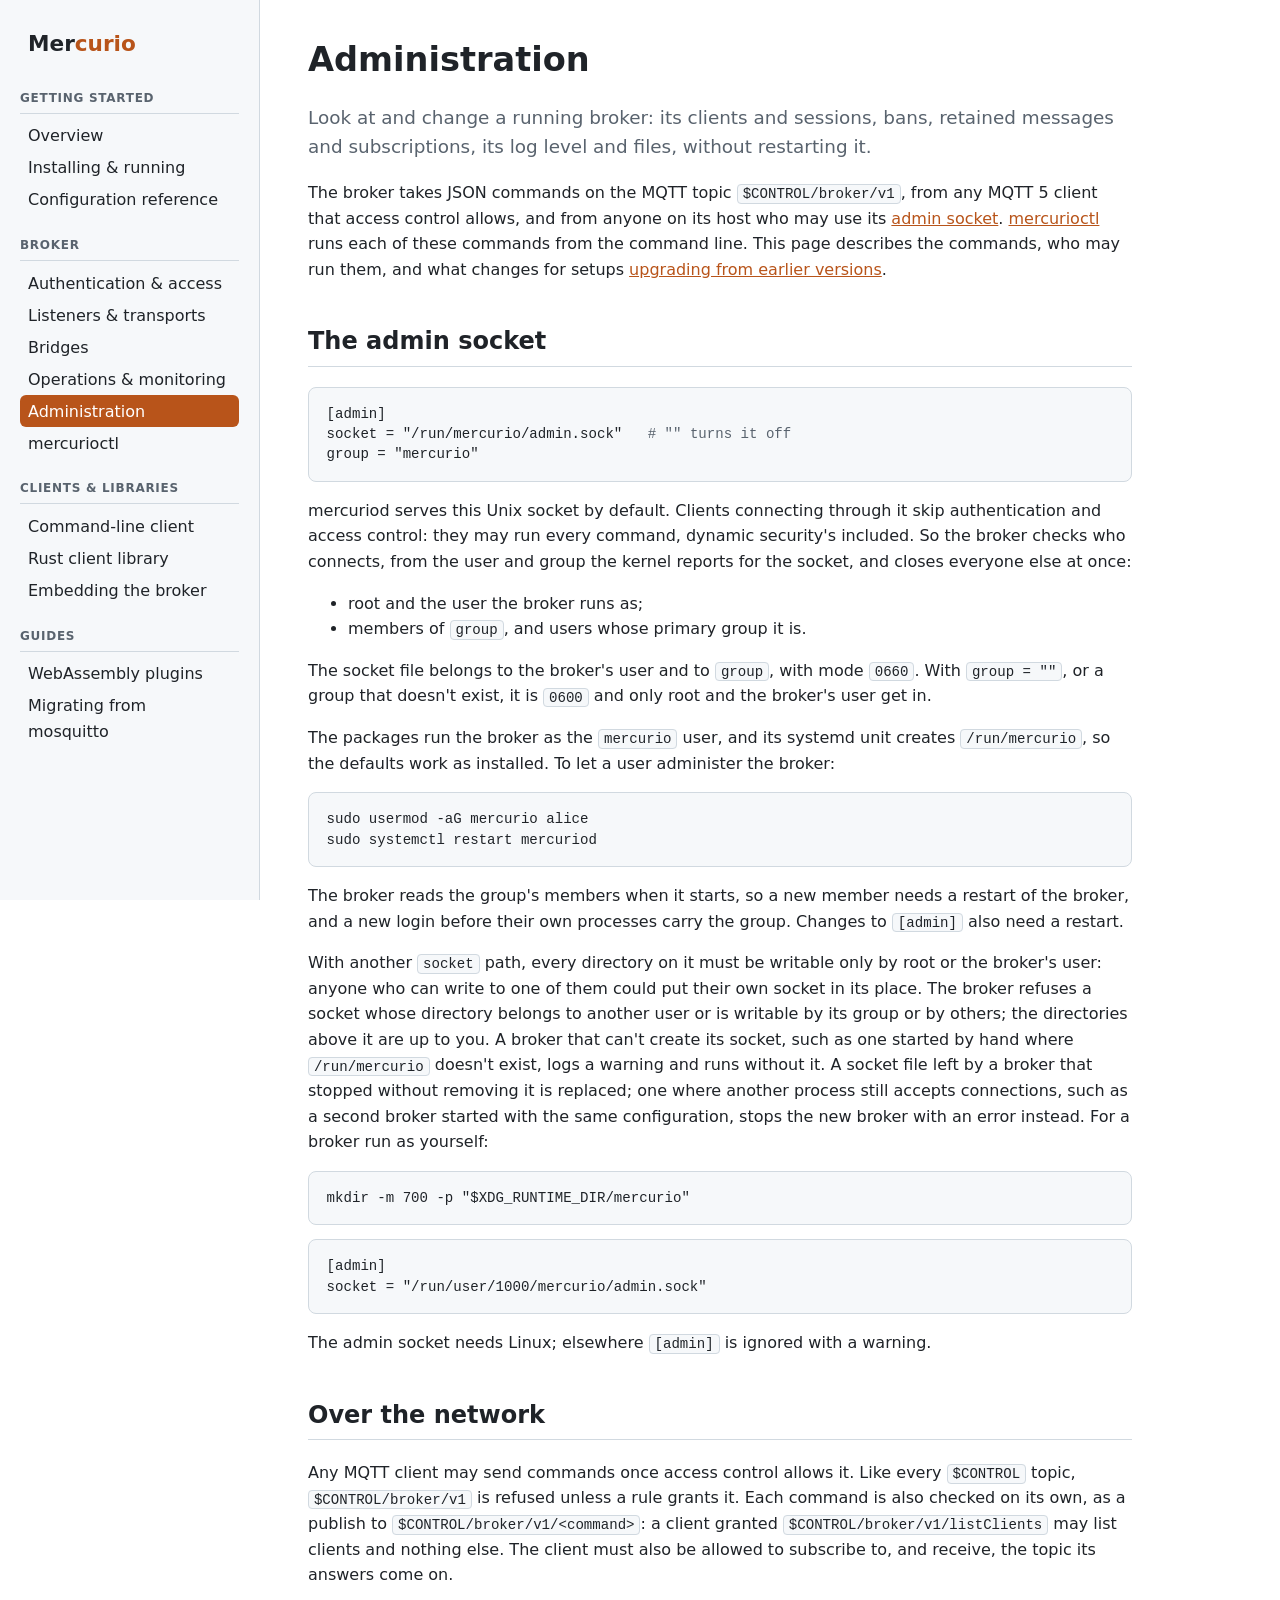
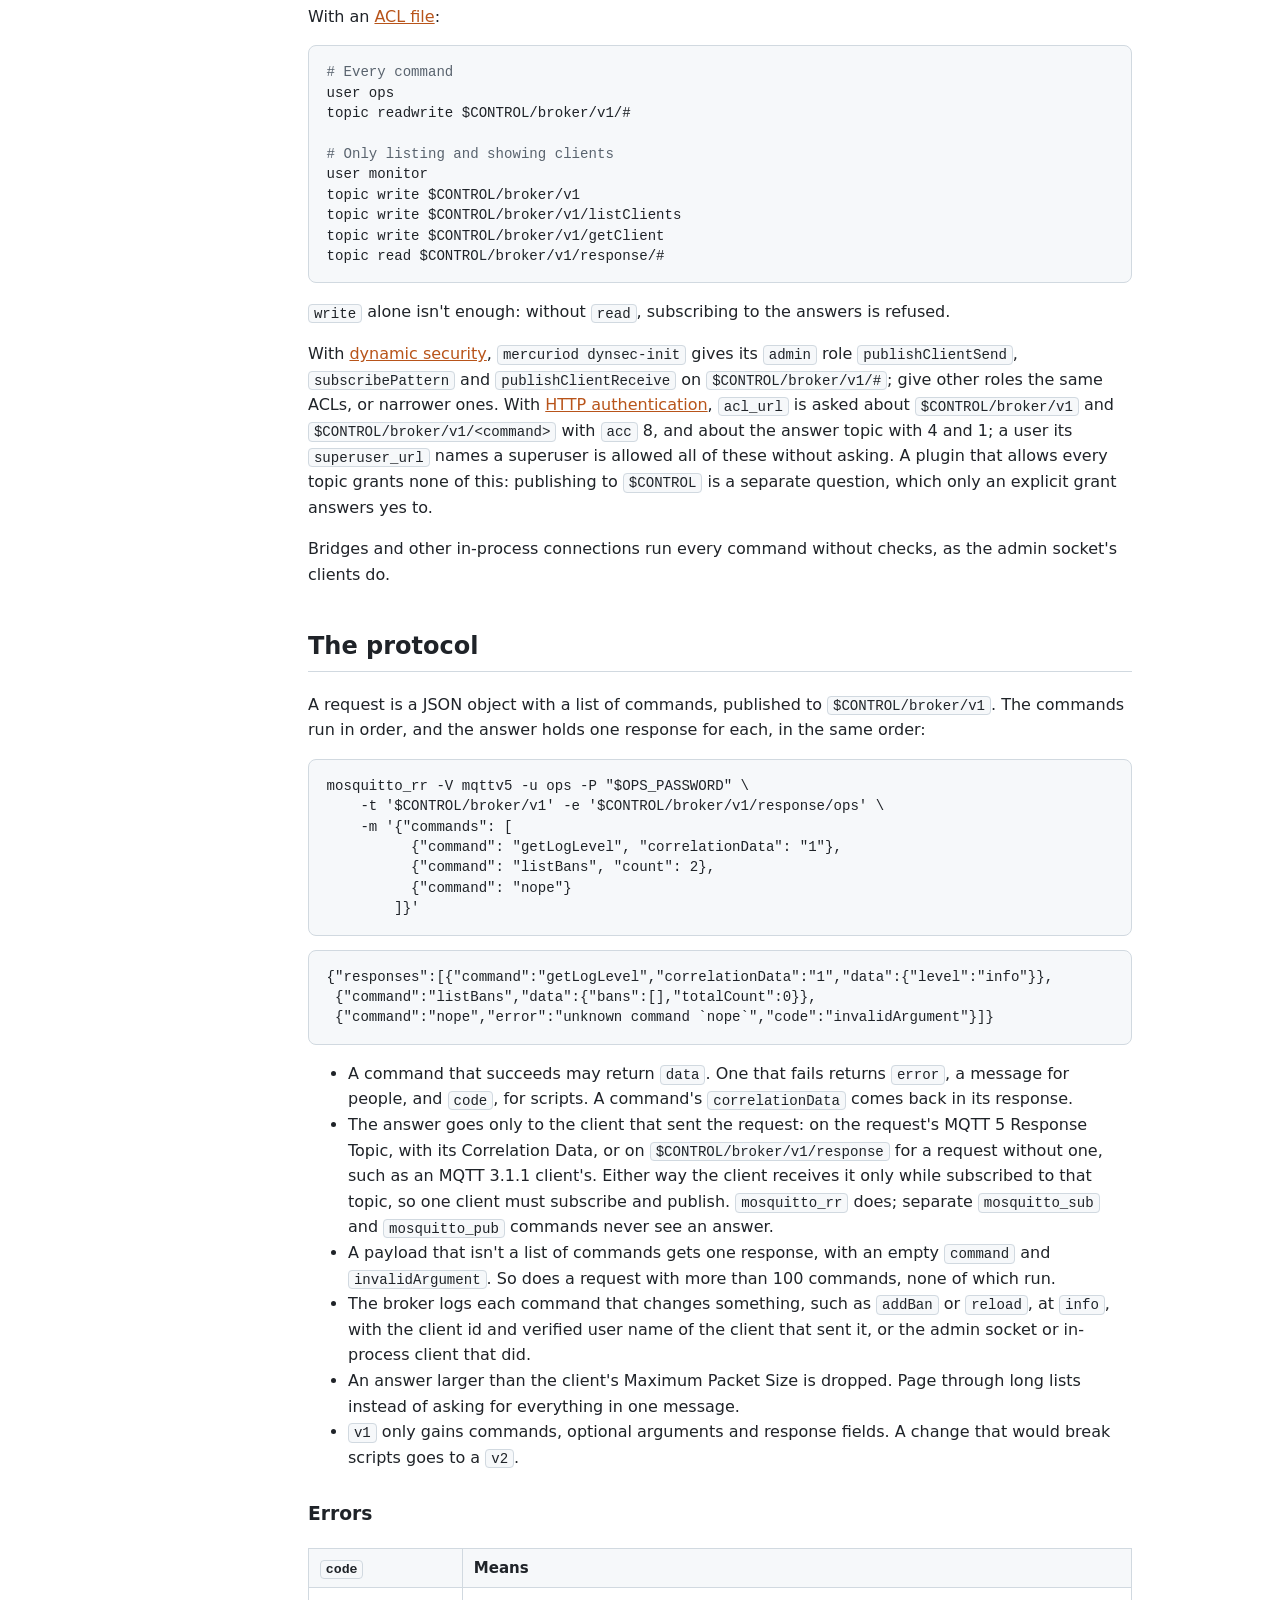
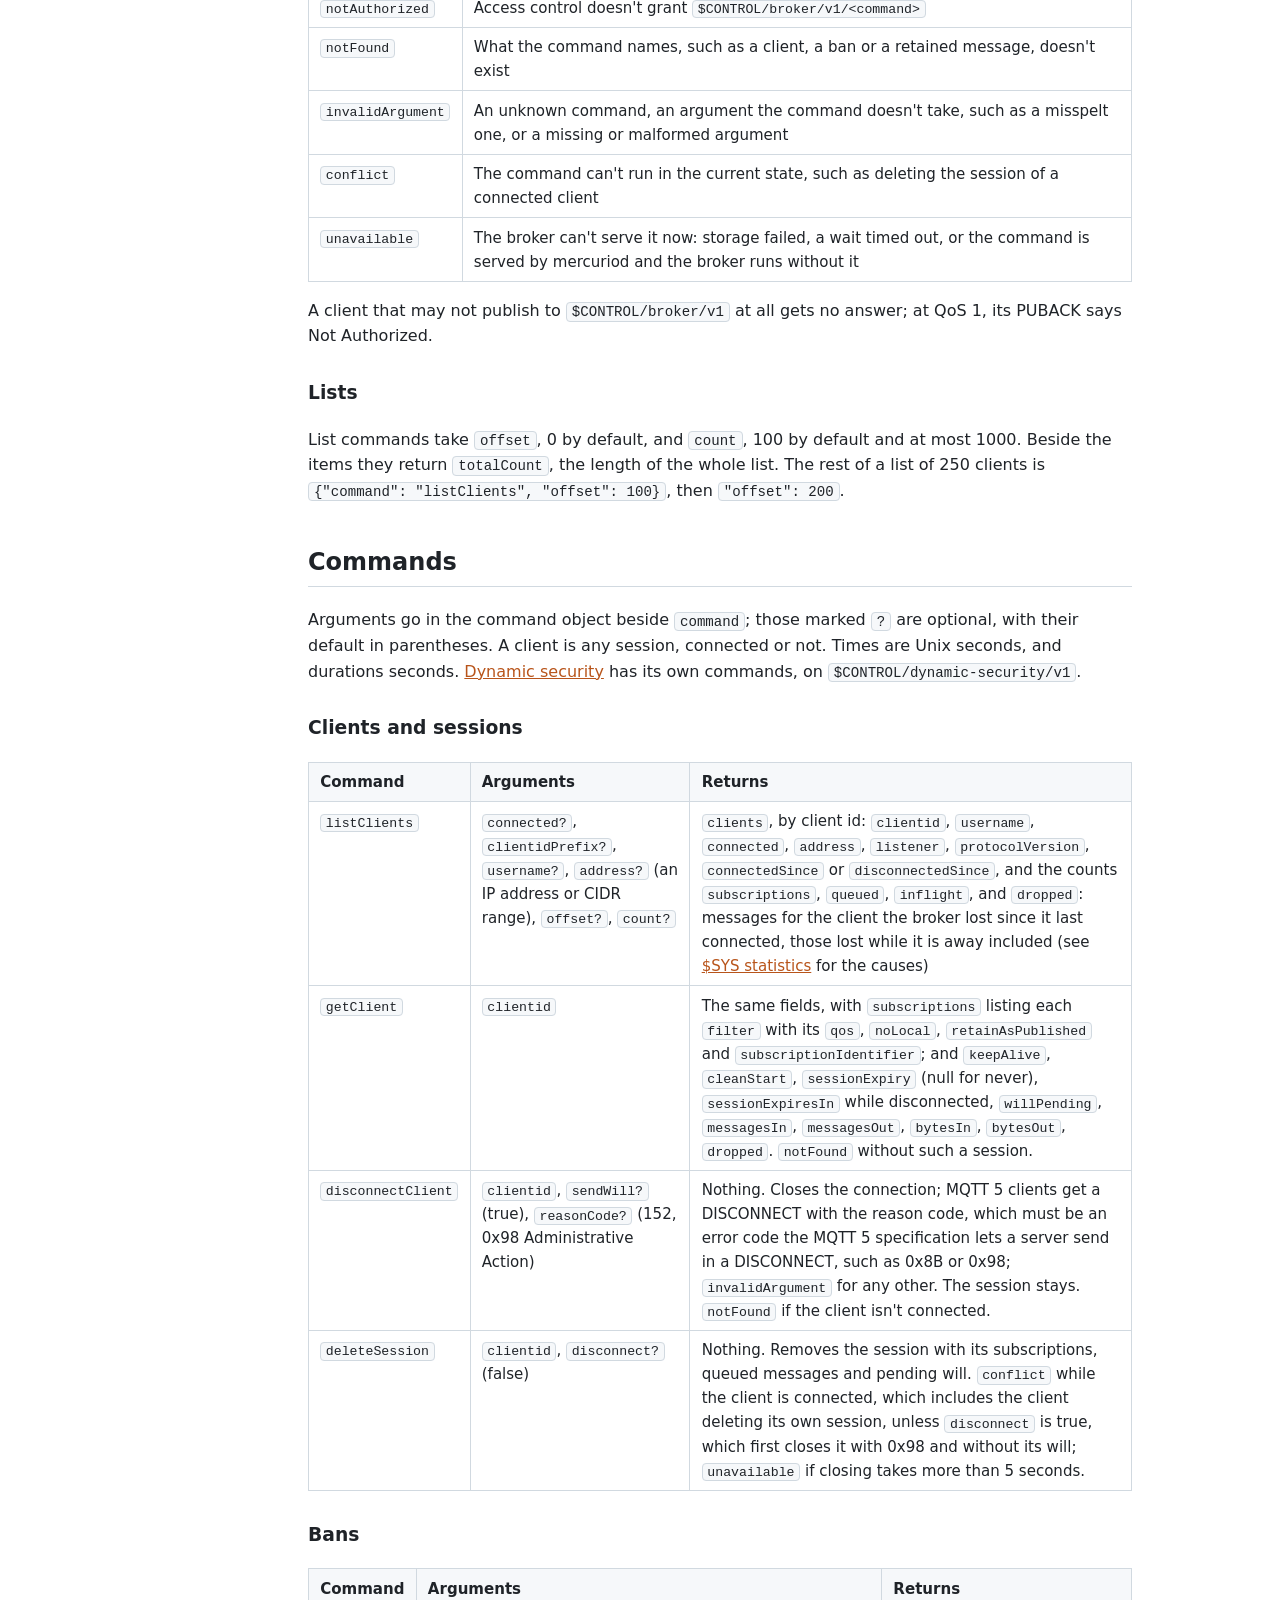
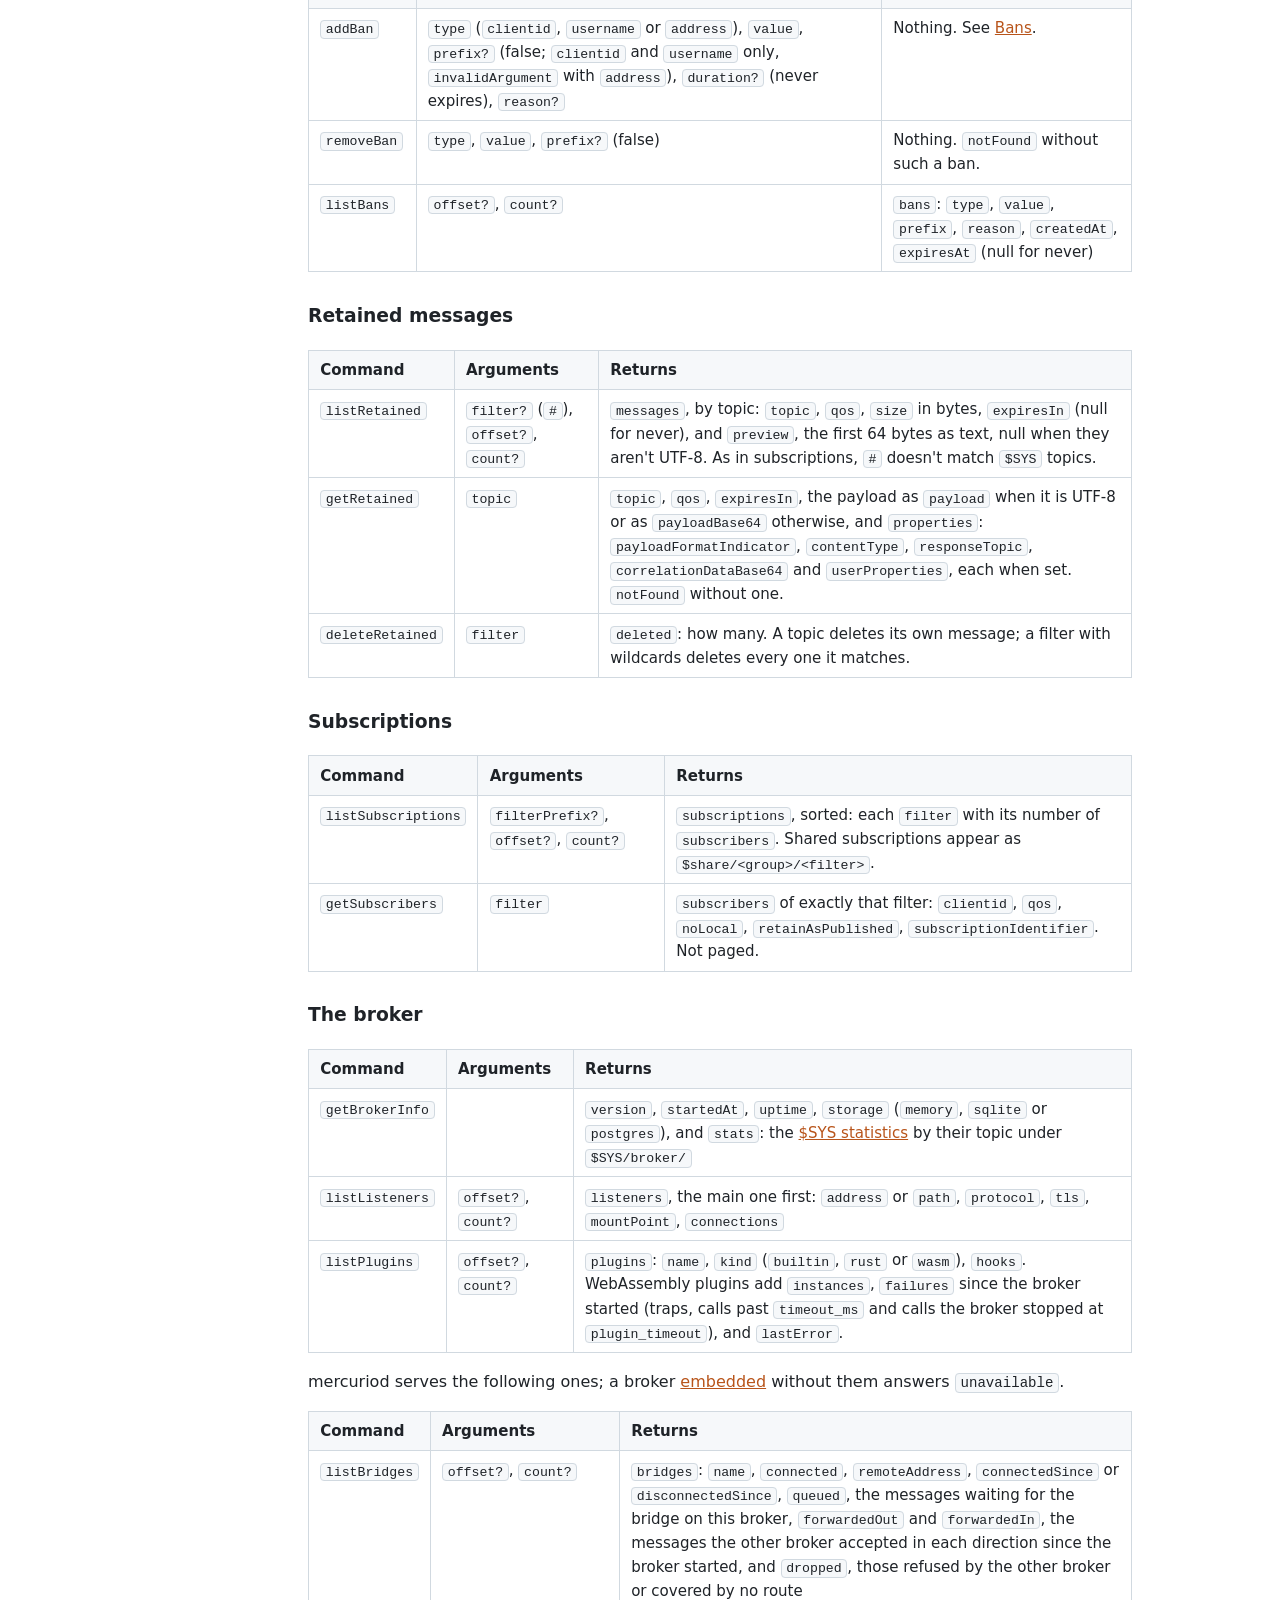
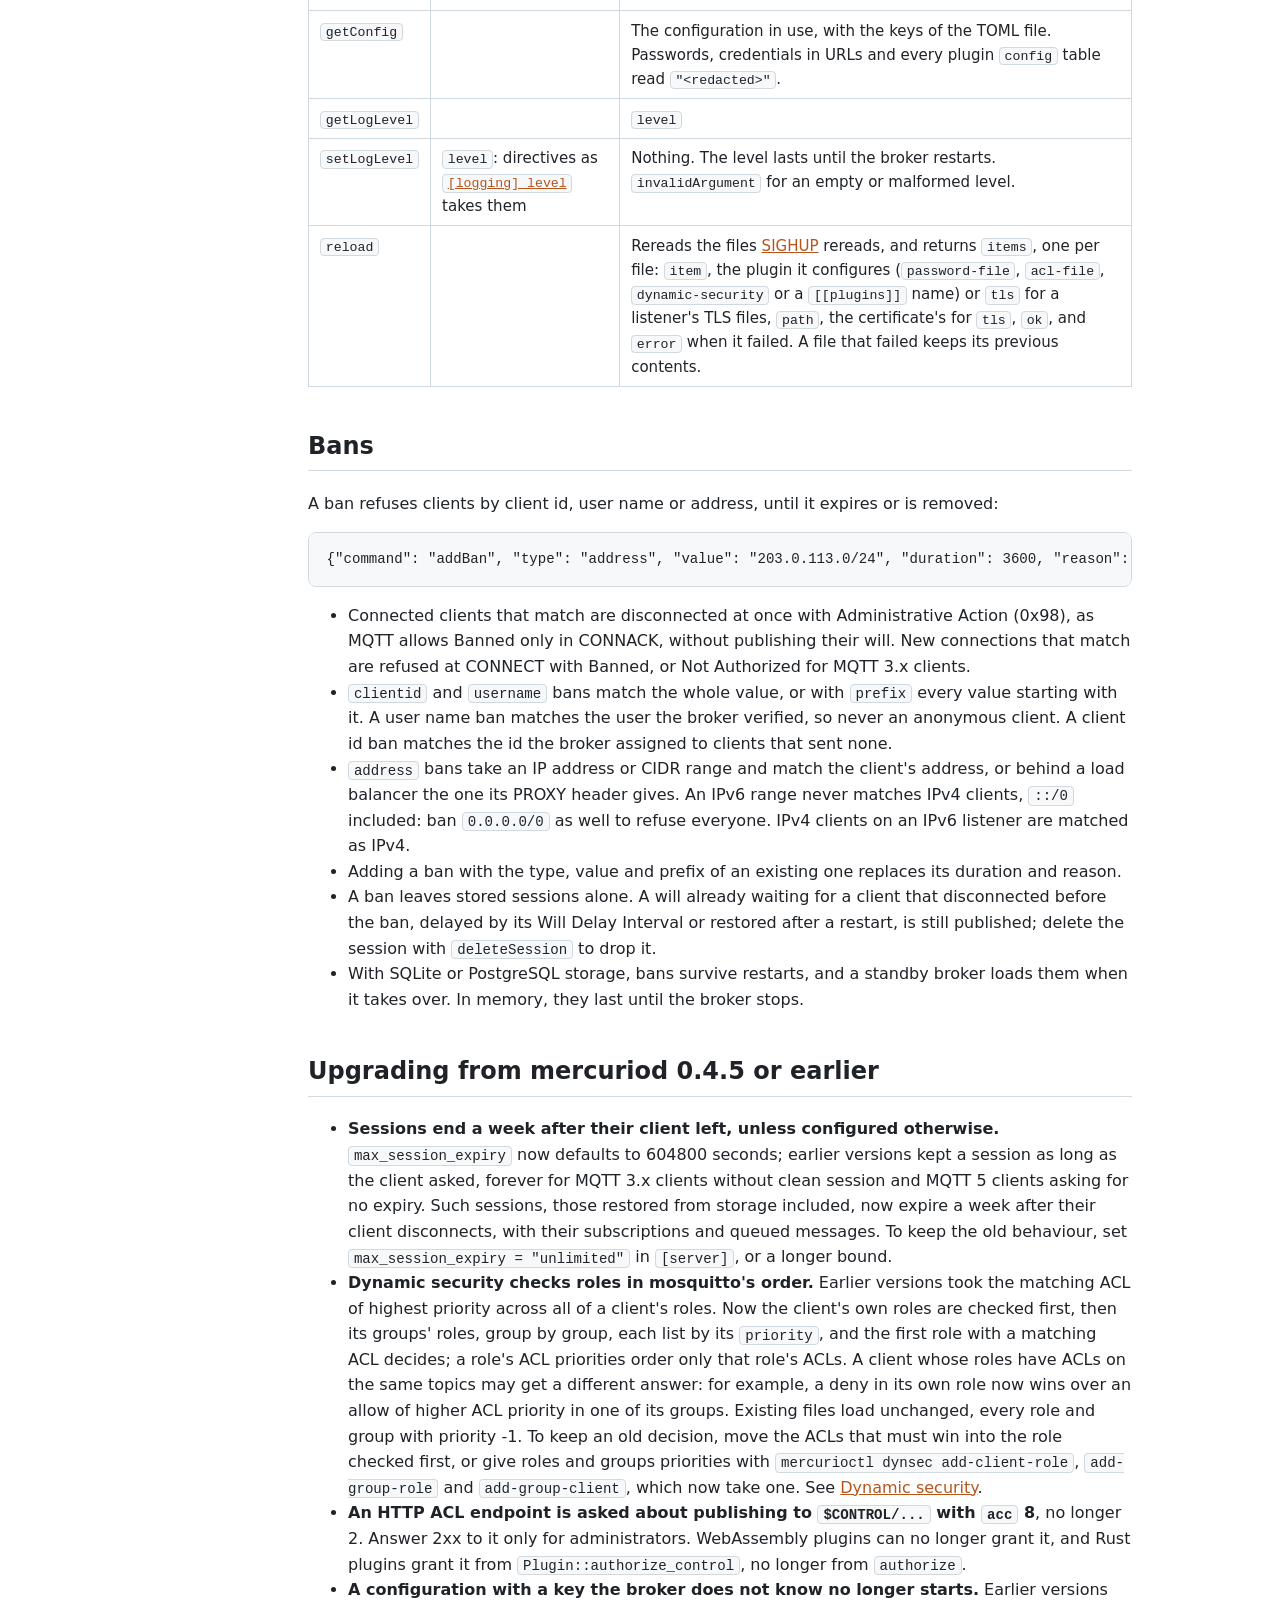
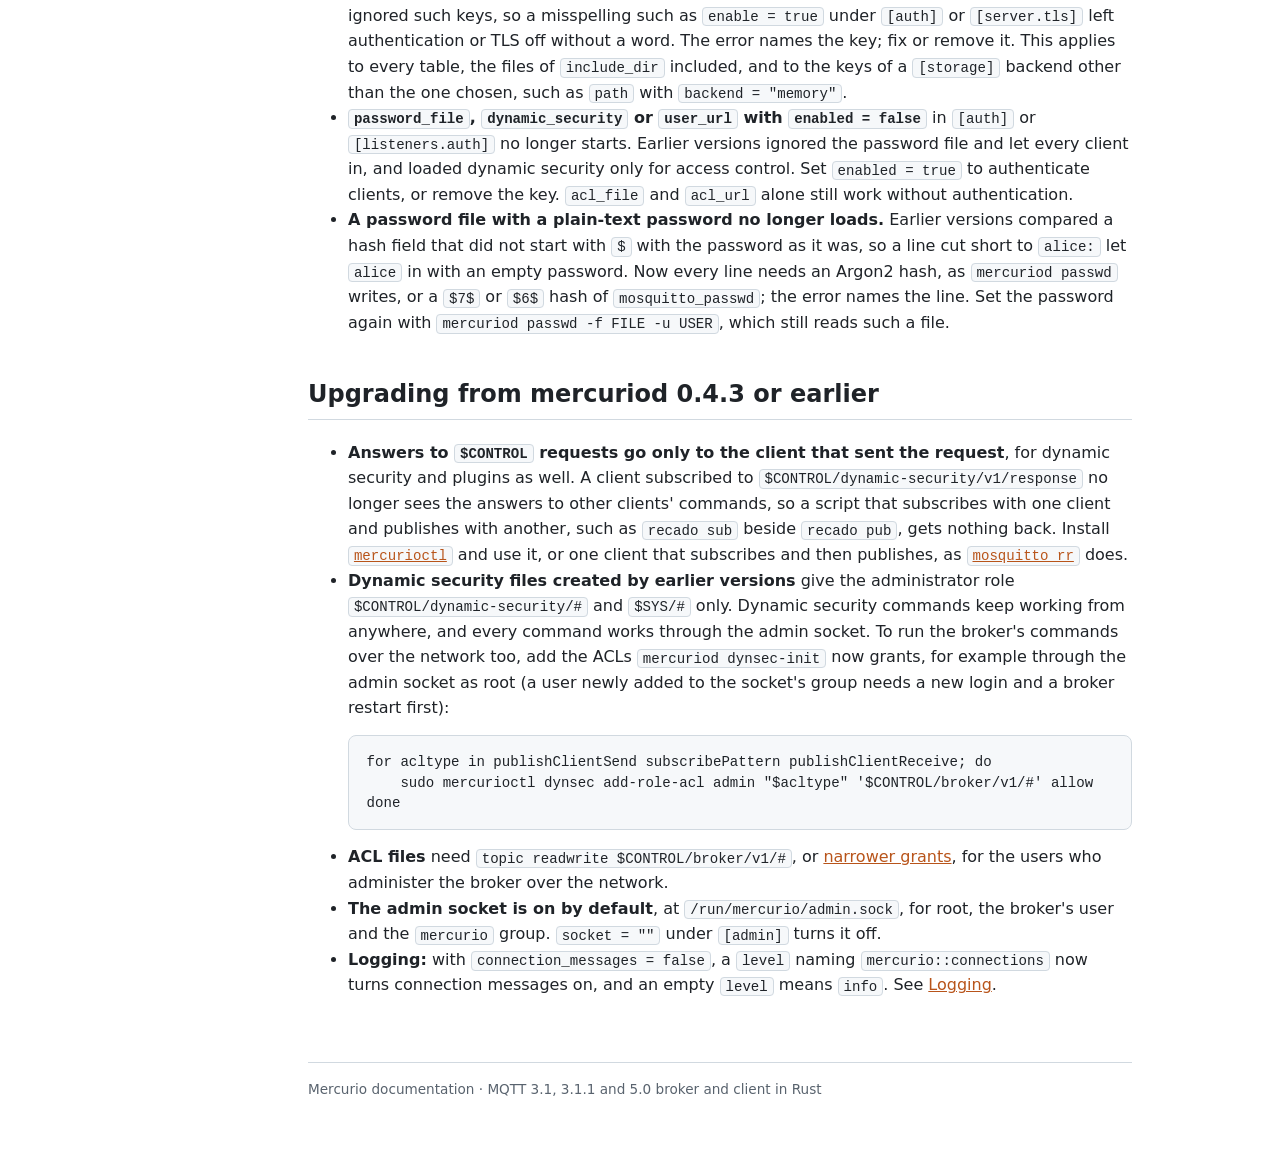
==== docs/admin.html @ 17a9ed43 "feat(server)!: cap sessions and let mercuriod sessions expire after a week A client looping over fre" ====
<!DOCTYPE html>
<html lang="en">
<head>
<meta charset="utf-8">
<meta name="viewport" content="width=device-width, initial-scale=1">
<title>Administration · Mercurio</title>
<link rel="stylesheet" href="style.css">
</head>
<body>
<nav>
<a class="brand" href="index.html">Mer<span>curio</span></a>
<h2>Getting started</h2>
<ul>
<li><a href="index.html">Overview</a></li>
<li><a href="install.html">Installing &amp; running</a></li>
<li><a href="configuration.html">Configuration reference</a></li>
</ul>
<h2>Broker</h2>
<ul>
<li><a href="security.html">Authentication &amp; access</a></li>
<li><a href="listeners.html">Listeners &amp; transports</a></li>
<li><a href="bridges.html">Bridges</a></li>
<li><a href="operations.html">Operations &amp; monitoring</a></li>
<li><a href="admin.html" aria-current="page">Administration</a></li>
<li><a href="mercurioctl.html">mercurioctl</a></li>
</ul>
<h2>Clients &amp; libraries</h2>
<ul>
<li><a href="cli.html">Command-line client</a></li>
<li><a href="client.html">Rust client library</a></li>
<li><a href="embedding.html">Embedding the broker</a></li>
</ul>
<h2>Guides</h2>
<ul>
<li><a href="plugins.html">WebAssembly plugins</a></li>
<li><a href="migrating.html">Migrating from mosquitto</a></li>
</ul>
</nav>
<main>
<h1>Administration</h1>
<p class="lead">Look at and change a running broker: its clients and sessions, bans, retained messages and subscriptions, its log level and files, without restarting it.</p>
<p>The broker takes JSON commands on the MQTT topic <code>$CONTROL/broker/v1</code>, from any MQTT 5 client that access control allows, and from anyone on its host who may use its <a href="#socket">admin socket</a>. <a href="mercurioctl.html">mercurioctl</a> runs each of these commands from the command line. This page describes the commands, who may run them, and what changes for setups <a href="#upgrading-0.4.5">upgrading from earlier versions</a>.</p>

<h2 id="socket">The admin socket</h2>
<pre>[admin]
socket = "/run/mercurio/admin.sock"   <span class="comment"># "" turns it off</span>
group = "mercurio"</pre>
<p>mercuriod serves this Unix socket by default. Clients connecting through it skip authentication and access control: they may run every command, dynamic security's included. So the broker checks who connects, from the user and group the kernel reports for the socket, and closes everyone else at once:</p>
<ul>
<li>root and the user the broker runs as;</li>
<li>members of <code>group</code>, and users whose primary group it is.</li>
</ul>
<p>The socket file belongs to the broker's user and to <code>group</code>, with mode <code>0660</code>. With <code>group = ""</code>, or a group that doesn't exist, it is <code>0600</code> and only root and the broker's user get in.</p>
<p>The packages run the broker as the <code>mercurio</code> user, and its systemd unit creates <code>/run/mercurio</code>, so the defaults work as installed. To let a user administer the broker:</p>
<pre>sudo usermod -aG mercurio alice
sudo systemctl restart mercuriod</pre>
<p>The broker reads the group's members when it starts, so a new member needs a restart of the broker, and a new login before their own processes carry the group. Changes to <code>[admin]</code> also need a restart.</p>
<p>With another <code>socket</code> path, every directory on it must be writable only by root or the broker's user: anyone who can write to one of them could put their own socket in its place. The broker refuses a socket whose directory belongs to another user or is writable by its group or by others; the directories above it are up to you. A broker that can't create its socket, such as one started by hand where <code>/run/mercurio</code> doesn't exist, logs a warning and runs without it. A socket file left by a broker that stopped without removing it is replaced; one where another process still accepts connections, such as a second broker started with the same configuration, stops the new broker with an error instead. For a broker run as yourself:</p>
<pre>mkdir -m 700 -p "$XDG_RUNTIME_DIR/mercurio"</pre>
<pre>[admin]
socket = "/run/user/1000/mercurio/admin.sock"</pre>
<p>The admin socket needs Linux; elsewhere <code>[admin]</code> is ignored with a warning.</p>

<h2 id="remote">Over the network</h2>
<p>Any MQTT client may send commands once access control allows it. Like every <code>$CONTROL</code> topic, <code>$CONTROL/broker/v1</code> is refused unless a rule grants it. Each command is also checked on its own, as a publish to <code>$CONTROL/broker/v1/&lt;command&gt;</code>: a client granted <code>$CONTROL/broker/v1/listClients</code> may list clients and nothing else. The client must also be allowed to subscribe to, and receive, the topic its answers come on.</p>
<p>With an <a href="security.html#acl">ACL file</a>:</p>
<pre><span class="comment"># Every command</span>
user ops
topic readwrite $CONTROL/broker/v1/#

<span class="comment"># Only listing and showing clients</span>
user monitor
topic write $CONTROL/broker/v1
topic write $CONTROL/broker/v1/listClients
topic write $CONTROL/broker/v1/getClient
topic read $CONTROL/broker/v1/response/#</pre>
<p><code>write</code> alone isn't enough: without <code>read</code>, subscribing to the answers is refused.</p>
<p>With <a href="security.html#dynamic-security">dynamic security</a>, <code>mercuriod dynsec-init</code> gives its <code>admin</code> role <code>publishClientSend</code>, <code>subscribePattern</code> and <code>publishClientReceive</code> on <code>$CONTROL/broker/v1/#</code>; give other roles the same ACLs, or narrower ones. With <a href="security.html#http">HTTP authentication</a>, <code>acl_url</code> is asked about <code>$CONTROL/broker/v1</code> and <code>$CONTROL/broker/v1/&lt;command&gt;</code> with <code>acc</code> 8, and about the answer topic with 4 and 1; a user its <code>superuser_url</code> names a superuser is allowed all of these without asking. A plugin that allows every topic grants none of this: publishing to <code>$CONTROL</code> is a separate question, which only an explicit grant answers yes to.</p>
<p>Bridges and other in-process connections run every command without checks, as the admin socket's clients do.</p>

<h2 id="protocol">The protocol</h2>
<p>A request is a JSON object with a list of commands, published to <code>$CONTROL/broker/v1</code>. The commands run in order, and the answer holds one response for each, in the same order:</p>
<pre>mosquitto_rr -V mqttv5 -u ops -P "$OPS_PASSWORD" \
    -t '$CONTROL/broker/v1' -e '$CONTROL/broker/v1/response/ops' \
    -m '{"commands": [
          {"command": "getLogLevel", "correlationData": "1"},
          {"command": "listBans", "count": 2},
          {"command": "nope"}
        ]}'</pre>
<pre>{"responses":[{"command":"getLogLevel","correlationData":"1","data":{"level":"info"}},
 {"command":"listBans","data":{"bans":[],"totalCount":0}},
 {"command":"nope","error":"unknown command `nope`","code":"invalidArgument"}]}</pre>
<ul>
<li>A command that succeeds may return <code>data</code>. One that fails returns <code>error</code>, a message for people, and <code>code</code>, for scripts. A command's <code>correlationData</code> comes back in its response.</li>
<li>The answer goes only to the client that sent the request: on the request's MQTT 5 Response Topic, with its Correlation Data, or on <code>$CONTROL/broker/v1/response</code> for a request without one, such as an MQTT 3.1.1 client's. Either way the client receives it only while subscribed to that topic, so one client must subscribe and publish. <code>mosquitto_rr</code> does; separate <code>mosquitto_sub</code> and <code>mosquitto_pub</code> commands never see an answer.</li>
<li>A payload that isn't a list of commands gets one response, with an empty <code>command</code> and <code>invalidArgument</code>. So does a request with more than 100 commands, none of which run.</li>
<li>The broker logs each command that changes something, such as <code>addBan</code> or <code>reload</code>, at <code>info</code>, with the client id and verified user name of the client that sent it, or the admin socket or in-process client that did.</li>
<li>An answer larger than the client's Maximum Packet Size is dropped. Page through long lists instead of asking for everything in one message.</li>
<li><code>v1</code> only gains commands, optional arguments and response fields. A change that would break scripts goes to a <code>v2</code>.</li>
</ul>

<h3 id="errors">Errors</h3>
<table>
<tr><th><code>code</code></th><th>Means</th></tr>
<tr><td><code>notAuthorized</code></td><td>Access control doesn't grant <code>$CONTROL/broker/v1/&lt;command&gt;</code></td></tr>
<tr><td><code>notFound</code></td><td>What the command names, such as a client, a ban or a retained message, doesn't exist</td></tr>
<tr><td><code>invalidArgument</code></td><td>An unknown command, an argument the command doesn't take, such as a misspelt one, or a missing or malformed argument</td></tr>
<tr><td><code>conflict</code></td><td>The command can't run in the current state, such as deleting the session of a connected client</td></tr>
<tr><td><code>unavailable</code></td><td>The broker can't serve it now: storage failed, a wait timed out, or the command is served by mercuriod and the broker runs without it</td></tr>
</table>
<p>A client that may not publish to <code>$CONTROL/broker/v1</code> at all gets no answer; at QoS 1, its PUBACK says Not Authorized.</p>

<h3 id="paging">Lists</h3>
<p>List commands take <code>offset</code>, 0 by default, and <code>count</code>, 100 by default and at most 1000. Beside the items they return <code>totalCount</code>, the length of the whole list. The rest of a list of 250 clients is <code>{"command": "listClients", "offset": 100}</code>, then <code>"offset": 200</code>.</p>

<h2 id="commands">Commands</h2>
<p>Arguments go in the command object beside <code>command</code>; those marked <code>?</code> are optional, with their default in parentheses. A client is any session, connected or not. Times are Unix seconds, and durations seconds. <a href="security.html#dynamic-security">Dynamic security</a> has its own commands, on <code>$CONTROL/dynamic-security/v1</code>.</p>

<h3 id="clients">Clients and sessions</h3>
<table>
<tr><th>Command</th><th>Arguments</th><th>Returns</th></tr>
<tr><td><code>listClients</code></td><td><code>connected?</code>, <code>clientidPrefix?</code>, <code>username?</code>, <code>address?</code> (an IP address or CIDR range), <code>offset?</code>, <code>count?</code></td><td><code>clients</code>, by client id: <code>clientid</code>, <code>username</code>, <code>connected</code>, <code>address</code>, <code>listener</code>, <code>protocolVersion</code>, <code>connectedSince</code> or <code>disconnectedSince</code>, and the counts <code>subscriptions</code>, <code>queued</code>, <code>inflight</code>, and <code>dropped</code>: messages for the client the broker lost since it last connected, those lost while it is away included (see <a href="operations.html#sys">$SYS statistics</a> for the causes)</td></tr>
<tr><td><code>getClient</code></td><td><code>clientid</code></td><td>The same fields, with <code>subscriptions</code> listing each <code>filter</code> with its <code>qos</code>, <code>noLocal</code>, <code>retainAsPublished</code> and <code>subscriptionIdentifier</code>; and <code>keepAlive</code>, <code>cleanStart</code>, <code>sessionExpiry</code> (null for never), <code>sessionExpiresIn</code> while disconnected, <code>willPending</code>, <code>messagesIn</code>, <code>messagesOut</code>, <code>bytesIn</code>, <code>bytesOut</code>, <code>dropped</code>. <code>notFound</code> without such a session.</td></tr>
<tr><td><code>disconnectClient</code></td><td><code>clientid</code>, <code>sendWill?</code> (true), <code>reasonCode?</code> (152, 0x98 Administrative Action)</td><td>Nothing. Closes the connection; MQTT 5 clients get a DISCONNECT with the reason code, which must be an error code the MQTT 5 specification lets a server send in a DISCONNECT, such as 0x8B or 0x98; <code>invalidArgument</code> for any other. The session stays. <code>notFound</code> if the client isn't connected.</td></tr>
<tr><td><code>deleteSession</code></td><td><code>clientid</code>, <code>disconnect?</code> (false)</td><td>Nothing. Removes the session with its subscriptions, queued messages and pending will. <code>conflict</code> while the client is connected, which includes the client deleting its own session, unless <code>disconnect</code> is true, which first closes it with 0x98 and without its will; <code>unavailable</code> if closing takes more than 5 seconds.</td></tr>
</table>

<h3 id="ban-commands">Bans</h3>
<table>
<tr><th>Command</th><th>Arguments</th><th>Returns</th></tr>
<tr><td><code>addBan</code></td><td><code>type</code> (<code>clientid</code>, <code>username</code> or <code>address</code>), <code>value</code>, <code>prefix?</code> (false; <code>clientid</code> and <code>username</code> only, <code>invalidArgument</code> with <code>address</code>), <code>duration?</code> (never expires), <code>reason?</code></td><td>Nothing. See <a href="#bans">Bans</a>.</td></tr>
<tr><td><code>removeBan</code></td><td><code>type</code>, <code>value</code>, <code>prefix?</code> (false)</td><td>Nothing. <code>notFound</code> without such a ban.</td></tr>
<tr><td><code>listBans</code></td><td><code>offset?</code>, <code>count?</code></td><td><code>bans</code>: <code>type</code>, <code>value</code>, <code>prefix</code>, <code>reason</code>, <code>createdAt</code>, <code>expiresAt</code> (null for never)</td></tr>
</table>

<h3 id="retained">Retained messages</h3>
<table>
<tr><th>Command</th><th>Arguments</th><th>Returns</th></tr>
<tr><td><code>listRetained</code></td><td><code>filter?</code> (<code>#</code>), <code>offset?</code>, <code>count?</code></td><td><code>messages</code>, by topic: <code>topic</code>, <code>qos</code>, <code>size</code> in bytes, <code>expiresIn</code> (null for never), and <code>preview</code>, the first 64 bytes as text, null when they aren't UTF-8. As in subscriptions, <code>#</code> doesn't match <code>$SYS</code> topics.</td></tr>
<tr><td><code>getRetained</code></td><td><code>topic</code></td><td><code>topic</code>, <code>qos</code>, <code>expiresIn</code>, the payload as <code>payload</code> when it is UTF-8 or as <code>payloadBase64</code> otherwise, and <code>properties</code>: <code>payloadFormatIndicator</code>, <code>contentType</code>, <code>responseTopic</code>, <code>correlationDataBase64</code> and <code>userProperties</code>, each when set. <code>notFound</code> without one.</td></tr>
<tr><td><code>deleteRetained</code></td><td><code>filter</code></td><td><code>deleted</code>: how many. A topic deletes its own message; a filter with wildcards deletes every one it matches.</td></tr>
</table>

<h3 id="subscriptions">Subscriptions</h3>
<table>
<tr><th>Command</th><th>Arguments</th><th>Returns</th></tr>
<tr><td><code>listSubscriptions</code></td><td><code>filterPrefix?</code>, <code>offset?</code>, <code>count?</code></td><td><code>subscriptions</code>, sorted: each <code>filter</code> with its number of <code>subscribers</code>. Shared subscriptions appear as <code>$share/&lt;group&gt;/&lt;filter&gt;</code>.</td></tr>
<tr><td><code>getSubscribers</code></td><td><code>filter</code></td><td><code>subscribers</code> of exactly that filter: <code>clientid</code>, <code>qos</code>, <code>noLocal</code>, <code>retainAsPublished</code>, <code>subscriptionIdentifier</code>. Not paged.</td></tr>
</table>

<h3 id="broker">The broker</h3>
<table>
<tr><th>Command</th><th>Arguments</th><th>Returns</th></tr>
<tr><td><code>getBrokerInfo</code></td><td></td><td><code>version</code>, <code>startedAt</code>, <code>uptime</code>, <code>storage</code> (<code>memory</code>, <code>sqlite</code> or <code>postgres</code>), and <code>stats</code>: the <a href="operations.html#sys">$SYS statistics</a> by their topic under <code>$SYS/broker/</code></td></tr>
<tr><td><code>listListeners</code></td><td><code>offset?</code>, <code>count?</code></td><td><code>listeners</code>, the main one first: <code>address</code> or <code>path</code>, <code>protocol</code>, <code>tls</code>, <code>mountPoint</code>, <code>connections</code></td></tr>
<tr><td><code>listPlugins</code></td><td><code>offset?</code>, <code>count?</code></td><td><code>plugins</code>: <code>name</code>, <code>kind</code> (<code>builtin</code>, <code>rust</code> or <code>wasm</code>), <code>hooks</code>. WebAssembly plugins add <code>instances</code>, <code>failures</code> since the broker started (traps, calls past <code>timeout_ms</code> and calls the broker stopped at <code>plugin_timeout</code>), and <code>lastError</code>.</td></tr>
</table>
<p>mercuriod serves the following ones; a broker <a href="embedding.html">embedded</a> without them answers <code>unavailable</code>.</p>
<table>
<tr><th>Command</th><th>Arguments</th><th>Returns</th></tr>
<tr><td><code>listBridges</code></td><td><code>offset?</code>, <code>count?</code></td><td><code>bridges</code>: <code>name</code>, <code>connected</code>, <code>remoteAddress</code>, <code>connectedSince</code> or <code>disconnectedSince</code>, <code>queued</code>, the messages waiting for the bridge on this broker, <code>forwardedOut</code> and <code>forwardedIn</code>, the messages the other broker accepted in each direction since the broker started, and <code>dropped</code>, those refused by the other broker or covered by no route</td></tr>
<tr><td><code>getConfig</code></td><td></td><td>The configuration in use, with the keys of the TOML file. Passwords, credentials in URLs and every plugin <code>config</code> table read <code>"&lt;redacted&gt;"</code>.</td></tr>
<tr><td><code>getLogLevel</code></td><td></td><td><code>level</code></td></tr>
<tr><td><code>setLogLevel</code></td><td><code>level</code>: directives as <a href="configuration.html#logging"><code>[logging] level</code></a> takes them</td><td>Nothing. The level lasts until the broker restarts. <code>invalidArgument</code> for an empty or malformed level.</td></tr>
<tr><td><code>reload</code></td><td></td><td>Rereads the files <a href="security.html#reloading">SIGHUP</a> rereads, and returns <code>items</code>, one per file: <code>item</code>, the plugin it configures (<code>password-file</code>, <code>acl-file</code>, <code>dynamic-security</code> or a <code>[[plugins]]</code> name) or <code>tls</code> for a listener's TLS files, <code>path</code>, the certificate's for <code>tls</code>, <code>ok</code>, and <code>error</code> when it failed. A file that failed keeps its previous contents.</td></tr>
</table>

<h2 id="bans">Bans</h2>
<p>A ban refuses clients by client id, user name or address, until it expires or is removed:</p>
<pre>{"command": "addBan", "type": "address", "value": "203.0.113.0/24", "duration": 3600, "reason": "flooding"}</pre>
<ul>
<li>Connected clients that match are disconnected at once with Administrative Action (0x98), as MQTT allows Banned only in CONNACK, without publishing their will. New connections that match are refused at CONNECT with Banned, or Not Authorized for MQTT 3.x clients.</li>
<li><code>clientid</code> and <code>username</code> bans match the whole value, or with <code>prefix</code> every value starting with it. A user name ban matches the user the broker verified, so never an anonymous client. A client id ban matches the id the broker assigned to clients that sent none.</li>
<li><code>address</code> bans take an IP address or CIDR range and match the client's address, or behind a load balancer the one its PROXY header gives. An IPv6 range never matches IPv4 clients, <code>::/0</code> included: ban <code>0.0.0.0/0</code> as well to refuse everyone. IPv4 clients on an IPv6 listener are matched as IPv4.</li>
<li>Adding a ban with the type, value and prefix of an existing one replaces its duration and reason.</li>
<li>A ban leaves stored sessions alone. A will already waiting for a client that disconnected before the ban, delayed by its Will Delay Interval or restored after a restart, is still published; delete the session with <code>deleteSession</code> to drop it.</li>
<li>With SQLite or PostgreSQL storage, bans survive restarts, and a standby broker loads them when it takes over. In memory, they last until the broker stops.</li>
</ul>

<h2 id="upgrading-0.4.5">Upgrading from mercuriod 0.4.5 or earlier</h2>
<ul>
<li><strong>Sessions end a week after their client left, unless configured otherwise.</strong> <code>max_session_expiry</code> now defaults to 604800 seconds; earlier versions kept a session as long as the client asked, forever for MQTT 3.x clients without clean session and MQTT 5 clients asking for no expiry. Such sessions, those restored from storage included, now expire a week after their client disconnects, with their subscriptions and queued messages. To keep the old behaviour, set <code>max_session_expiry = "unlimited"</code> in <code>[server]</code>, or a longer bound.</li>
<li><strong>Dynamic security checks roles in mosquitto's order.</strong> Earlier versions took the matching ACL of highest priority across all of a client's roles. Now the client's own roles are checked first, then its groups' roles, group by group, each list by its <code>priority</code>, and the first role with a matching ACL decides; a role's ACL priorities order only that role's ACLs. A client whose roles have ACLs on the same topics may get a different answer: for example, a deny in its own role now wins over an allow of higher ACL priority in one of its groups. Existing files load unchanged, every role and group with priority -1. To keep an old decision, move the ACLs that must win into the role checked first, or give roles and groups priorities with <code>mercurioctl dynsec add-client-role</code>, <code>add-group-role</code> and <code>add-group-client</code>, which now take one. See <a href="security.html#dynamic-security">Dynamic security</a>.</li>
<li><strong>An HTTP ACL endpoint is asked about publishing to <code>$CONTROL/...</code> with <code>acc</code> 8</strong>, no longer 2. Answer 2xx to it only for administrators. WebAssembly plugins can no longer grant it, and Rust plugins grant it from <code>Plugin::authorize_control</code>, no longer from <code>authorize</code>.</li>
<li><strong>A configuration with a key the broker does not know no longer starts.</strong> Earlier versions ignored such keys, so a misspelling such as <code>enable = true</code> under <code>[auth]</code> or <code>[server.tls]</code> left authentication or TLS off without a word. The error names the key; fix or remove it. This applies to every table, the files of <code>include_dir</code> included, and to the keys of a <code>[storage]</code> backend other than the one chosen, such as <code>path</code> with <code>backend = "memory"</code>.</li>
<li><strong><code>password_file</code>, <code>dynamic_security</code> or <code>user_url</code> with <code>enabled = false</code></strong> in <code>[auth]</code> or <code>[listeners.auth]</code> no longer starts. Earlier versions ignored the password file and let every client in, and loaded dynamic security only for access control. Set <code>enabled = true</code> to authenticate clients, or remove the key. <code>acl_file</code> and <code>acl_url</code> alone still work without authentication.</li>
<li><strong>A password file with a plain-text password no longer loads.</strong> Earlier versions compared a hash field that did not start with <code>$</code> with the password as it was, so a line cut short to <code>alice:</code> let <code>alice</code> in with an empty password. Now every line needs an Argon2 hash, as <code>mercuriod passwd</code> writes, or a <code>$7$</code> or <code>$6$</code> hash of <code>mosquitto_passwd</code>; the error names the line. Set the password again with <code>mercuriod passwd -f FILE -u USER</code>, which still reads such a file.</li>
</ul>

<h2 id="upgrading">Upgrading from mercuriod 0.4.3 or earlier</h2>
<ul>
<li><strong>Answers to <code>$CONTROL</code> requests go only to the client that sent the request</strong>, for dynamic security and plugins as well. A client subscribed to <code>$CONTROL/dynamic-security/v1/response</code> no longer sees the answers to other clients' commands, so a script that subscribes with one client and publishes with another, such as <code>recado sub</code> beside <code>recado pub</code>, gets nothing back. Install <a href="mercurioctl.html"><code>mercurioctl</code></a> and use it, or one client that subscribes and then publishes, as <a href="#protocol"><code>mosquitto_rr</code></a> does.</li>
<li><strong>Dynamic security files created by earlier versions</strong> give the administrator role <code>$CONTROL/dynamic-security/#</code> and <code>$SYS/#</code> only. Dynamic security commands keep working from anywhere, and every command works through the admin socket. To run the broker's commands over the network too, add the ACLs <code>mercuriod dynsec-init</code> now grants, for example through the admin socket as root (a user newly added to the socket's group needs a new login and a broker restart first):
<pre>for acltype in publishClientSend subscribePattern publishClientReceive; do
    sudo mercurioctl dynsec add-role-acl admin "$acltype" '$CONTROL/broker/v1/#' allow
done</pre></li>
<li><strong>ACL files</strong> need <code>topic readwrite $CONTROL/broker/v1/#</code>, or <a href="#remote">narrower grants</a>, for the users who administer the broker over the network.</li>
<li><strong>The admin socket is on by default</strong>, at <code>/run/mercurio/admin.sock</code>, for root, the broker's user and the <code>mercurio</code> group. <code>socket = ""</code> under <code>[admin]</code> turns it off.</li>
<li><strong>Logging:</strong> with <code>connection_messages = false</code>, a <code>level</code> naming <code>mercurio::connections</code> now turns connection messages on, and an empty <code>level</code> means <code>info</code>. See <a href="operations.html#logging">Logging</a>.</li>
</ul>
<footer>Mercurio documentation · MQTT 3.1, 3.1.1 and 5.0 broker and client in Rust</footer>
</main>
</body>
</html>
---- docs/style.css ----
:root {
  --bg: #ffffff;
  --fg: #1f2328;
  --muted: #59636e;
  --border: #d1d9e0;
  --sidebar: #f6f8fa;
  --accent: #b8541a;
  --code-bg: #f6f8fa;
  --note-bg: #fff8e6;
  --note-border: #e3b341;
  --mono: ui-monospace, SFMono-Regular, Menlo, Consolas, monospace;
}

@media (prefers-color-scheme: dark) {
  :root {
    --bg: #0d1117;
    --fg: #e6edf3;
    --muted: #9198a1;
    --border: #30363d;
    --sidebar: #151b23;
    --accent: #f0883e;
    --code-bg: #161b22;
    --note-bg: #2a2214;
    --note-border: #9e6a03;
  }
}

* { box-sizing: border-box; }

body {
  margin: 0;
  background: var(--bg);
  color: var(--fg);
  font: 16px/1.6 system-ui, -apple-system, "Segoe UI", sans-serif;
  display: grid;
  grid-template-columns: 260px minmax(0, 1fr);
  min-height: 100vh;
}

nav {
  background: var(--sidebar);
  border-right: 1px solid var(--border);
  padding: 1.5rem 1.25rem;
  position: sticky;
  top: 0;
  height: 100vh;
  overflow-y: auto;
}

nav .brand {
  display: block;
  font-size: 1.35rem;
  font-weight: 700;
  color: var(--fg);
  text-decoration: none;
  margin-bottom: 1.5rem;
}

nav .brand span { color: var(--accent); }

nav h2 {
  font-size: 0.75rem;
  text-transform: uppercase;
  letter-spacing: 0.06em;
  color: var(--muted);
  margin: 1.25rem 0 0.4rem;
}

nav ul { list-style: none; padding: 0; margin: 0; }

nav a {
  display: block;
  padding: 0.2rem 0.5rem;
  border-radius: 6px;
  color: var(--fg);
  text-decoration: none;
}

nav a:hover { background: var(--border); }
nav a[aria-current="page"] { background: var(--accent); color: #fff; }

main {
  padding: 2.5rem 3rem 4rem;
  max-width: 920px;
}

h1 { font-size: 2.1rem; margin-top: 0; line-height: 1.2; }
h2 { margin-top: 2.5rem; padding-bottom: 0.3rem; border-bottom: 1px solid var(--border); }
h3 { margin-top: 1.8rem; }

.lead { font-size: 1.15rem; color: var(--muted); }

a { color: var(--accent); }

code, pre { font-family: var(--mono); font-size: 0.88em; }

:not(pre) > code {
  background: var(--code-bg);
  border: 1px solid var(--border);
  border-radius: 4px;
  padding: 0.05em 0.35em;
}

pre {
  background: var(--code-bg);
  border: 1px solid var(--border);
  border-radius: 8px;
  padding: 1rem 1.1rem;
  overflow-x: auto;
  line-height: 1.45;
}

pre .comment { color: var(--muted); }

table {
  border-collapse: collapse;
  width: 100%;
  margin: 1rem 0;
  font-size: 0.94rem;
}

th, td {
  border: 1px solid var(--border);
  padding: 0.45rem 0.7rem;
  text-align: left;
  vertical-align: top;
}

th { background: var(--sidebar); }
td code { white-space: nowrap; }

.note {
  background: var(--note-bg);
  border-left: 4px solid var(--note-border);
  border-radius: 4px;
  padding: 0.7rem 1rem;
  margin: 1.2rem 0;
}

.cards {
  display: grid;
  grid-template-columns: repeat(auto-fill, minmax(240px, 1fr));
  gap: 1rem;
  margin: 1.5rem 0;
}

.cards a {
  display: block;
  border: 1px solid var(--border);
  border-radius: 8px;
  padding: 1rem;
  color: var(--fg);
  text-decoration: none;
}

.cards a:hover { border-color: var(--accent); }
.cards strong { display: block; color: var(--accent); margin-bottom: 0.3rem; }

footer {
  margin-top: 4rem;
  padding-top: 1rem;
  border-top: 1px solid var(--border);
  color: var(--muted);
  font-size: 0.85rem;
}

@media (max-width: 800px) {
  body { display: block; }
  nav { position: static; height: auto; border-right: 0; border-bottom: 1px solid var(--border); }
  main { padding: 1.5rem 1.25rem 3rem; }
}
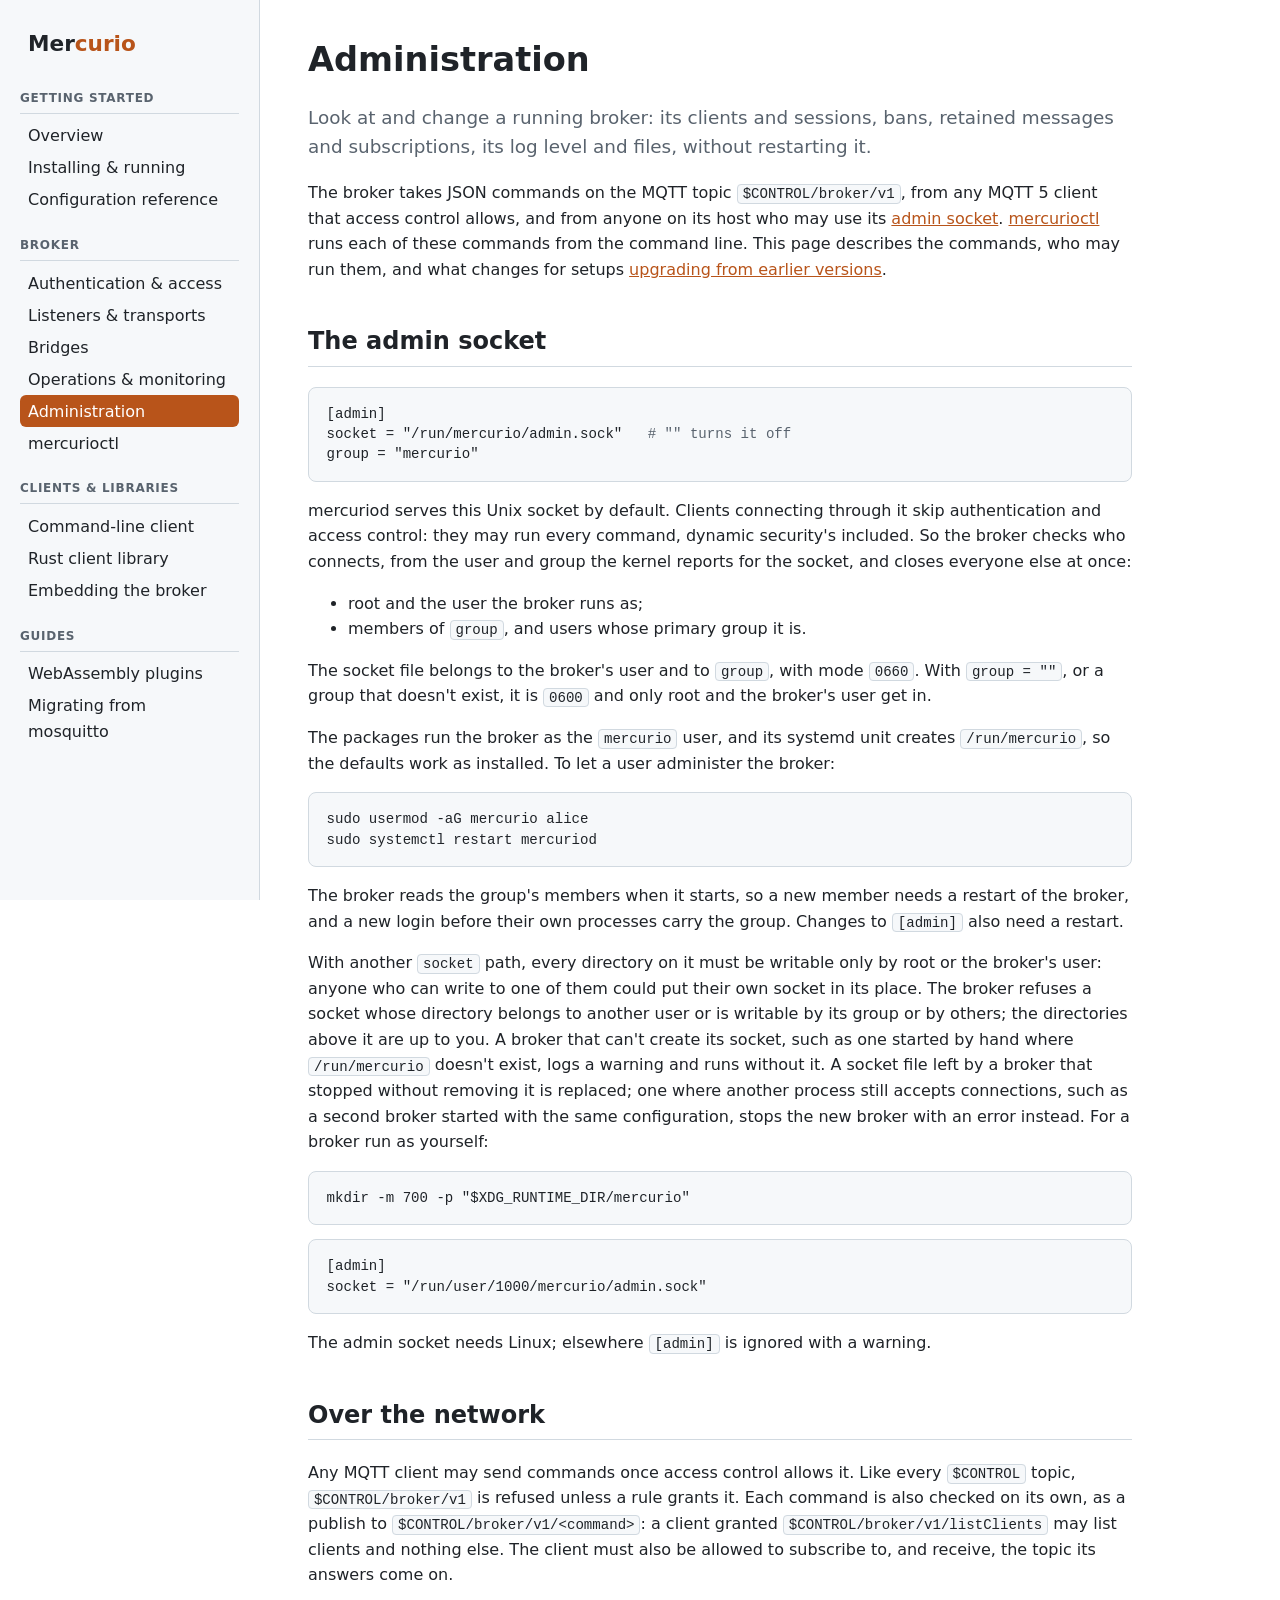
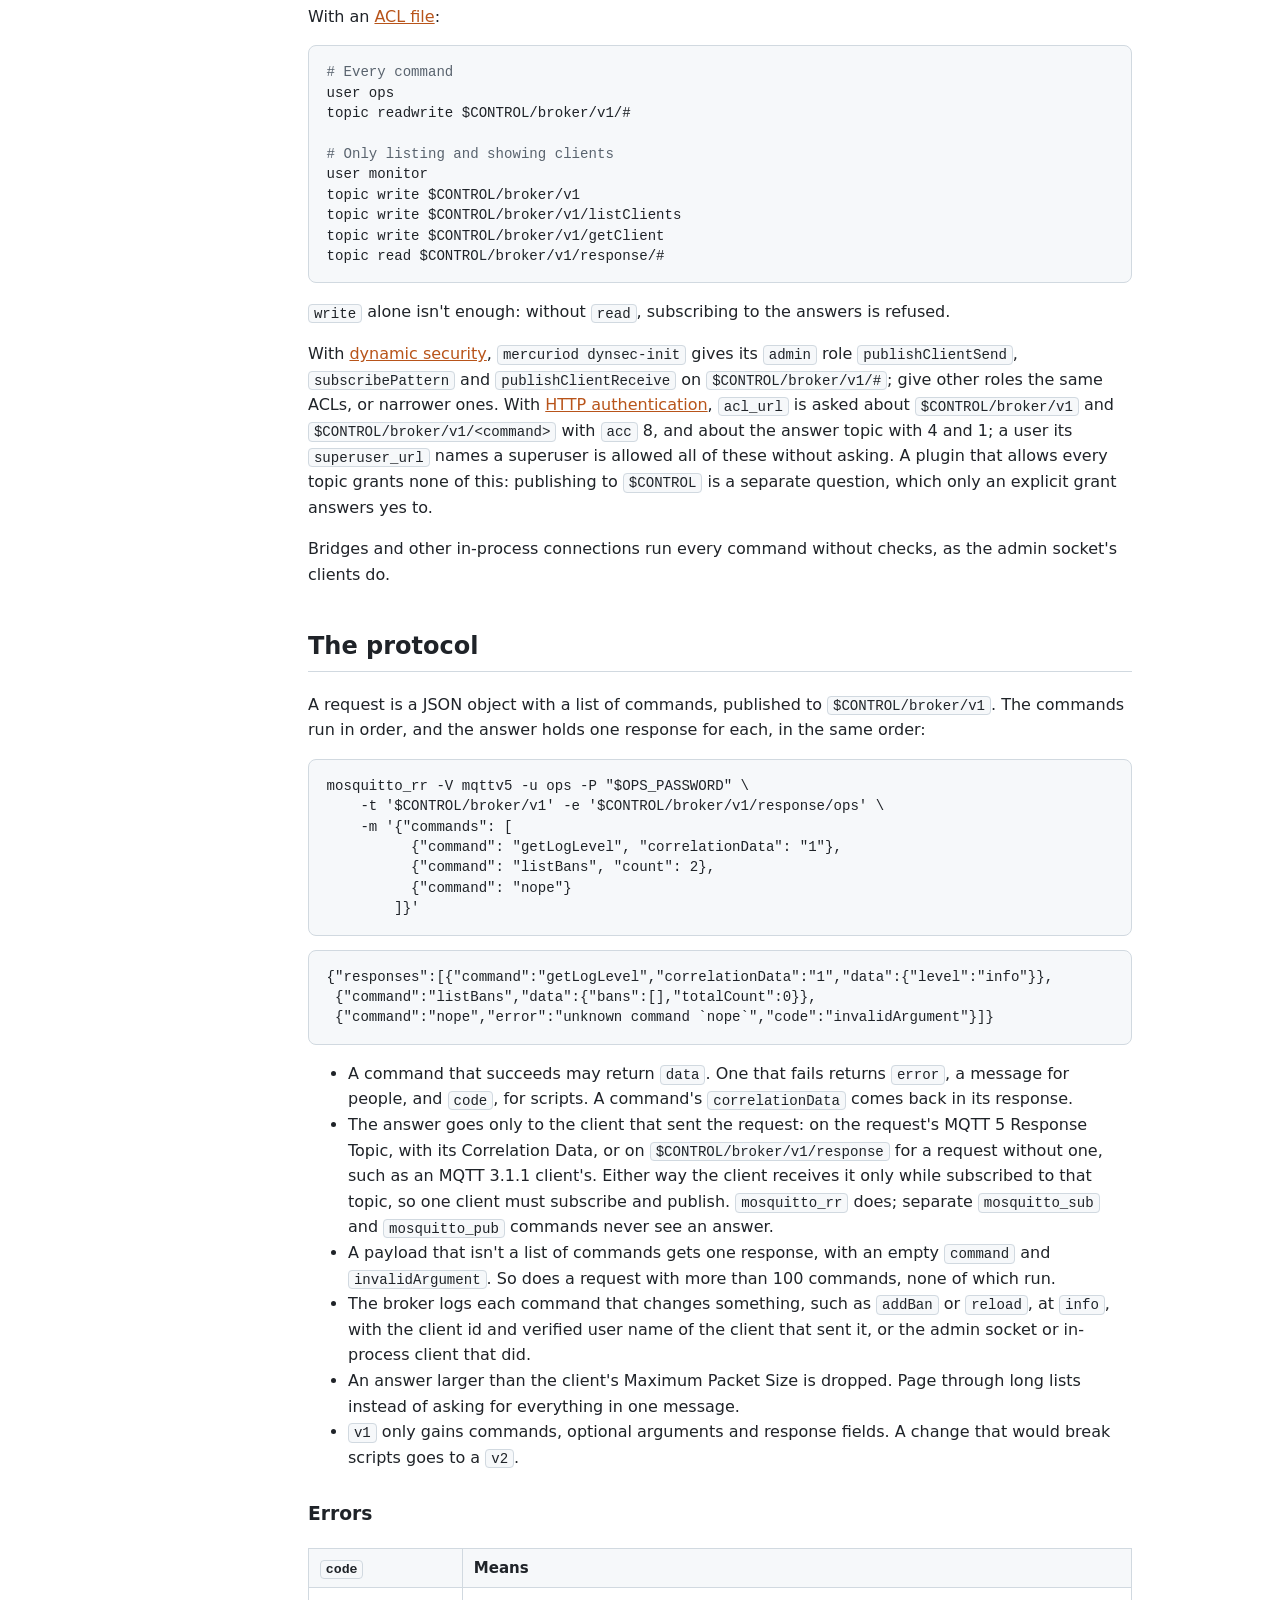
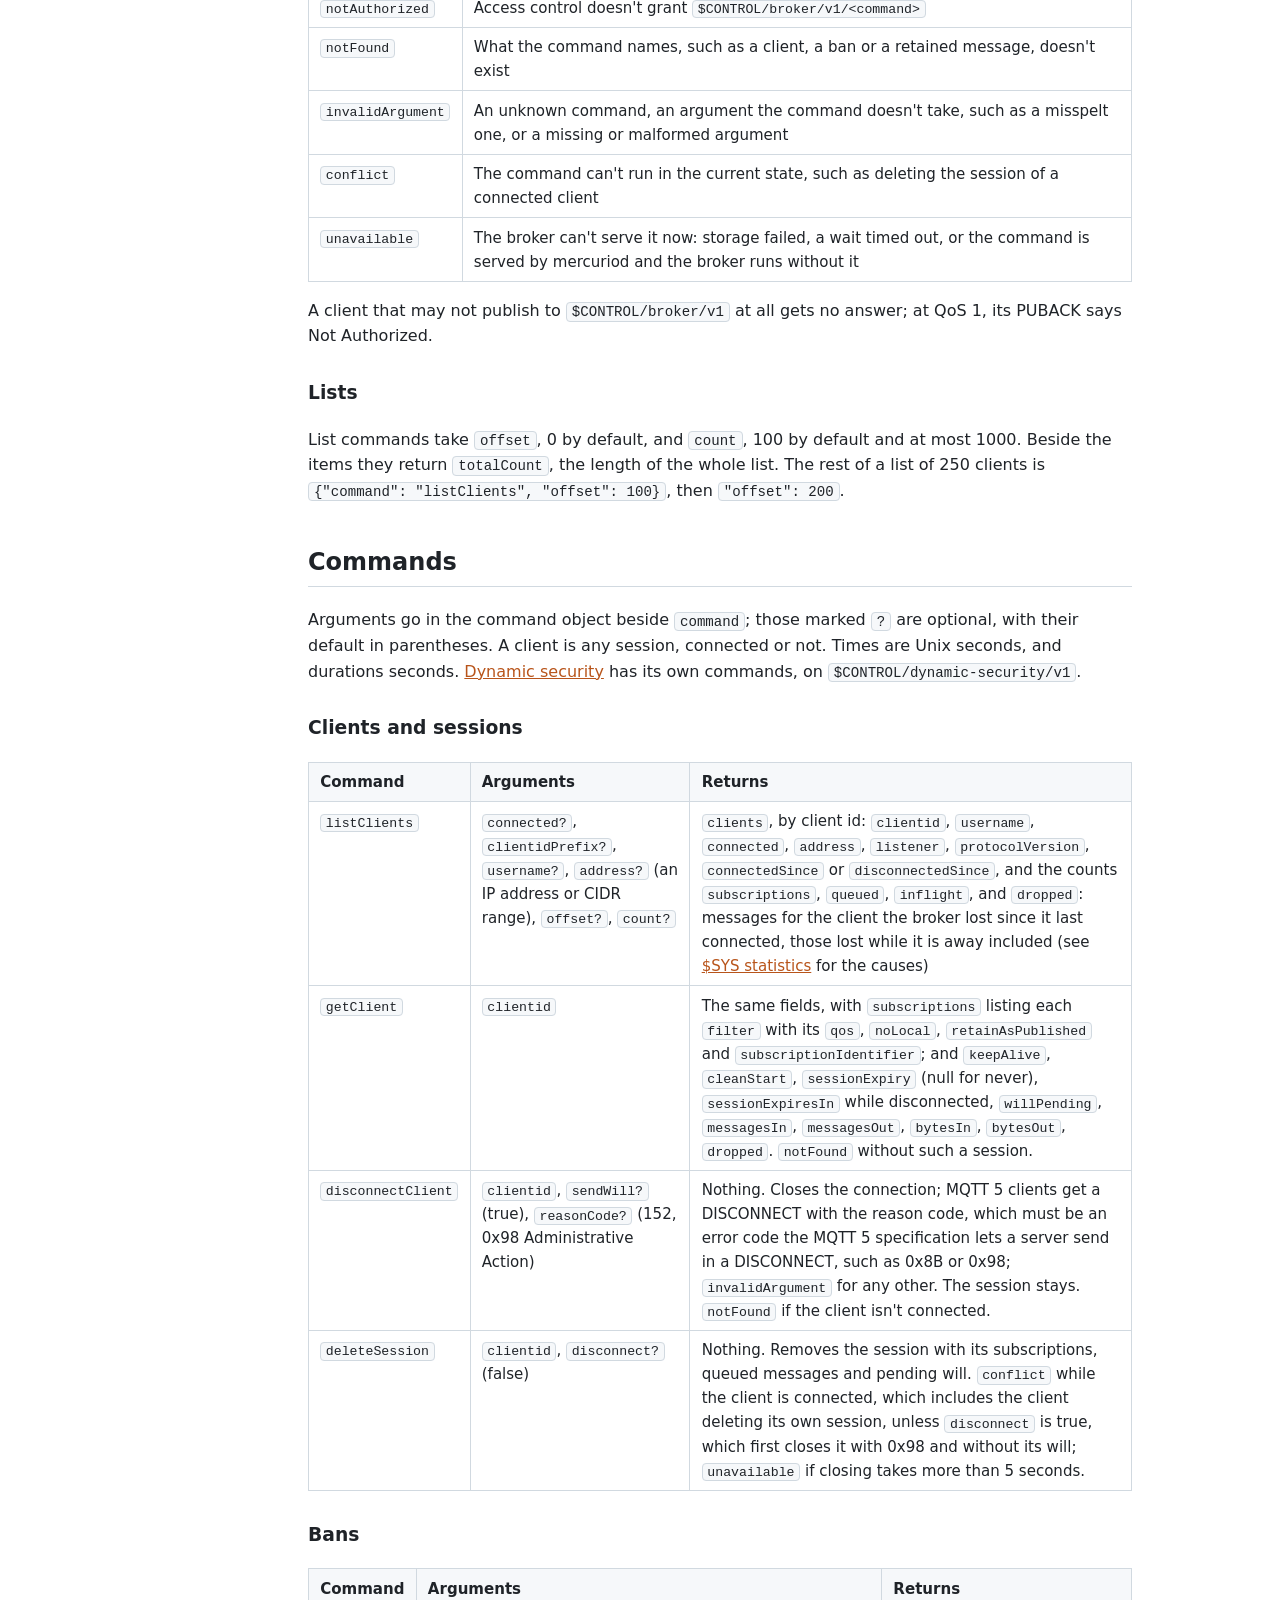
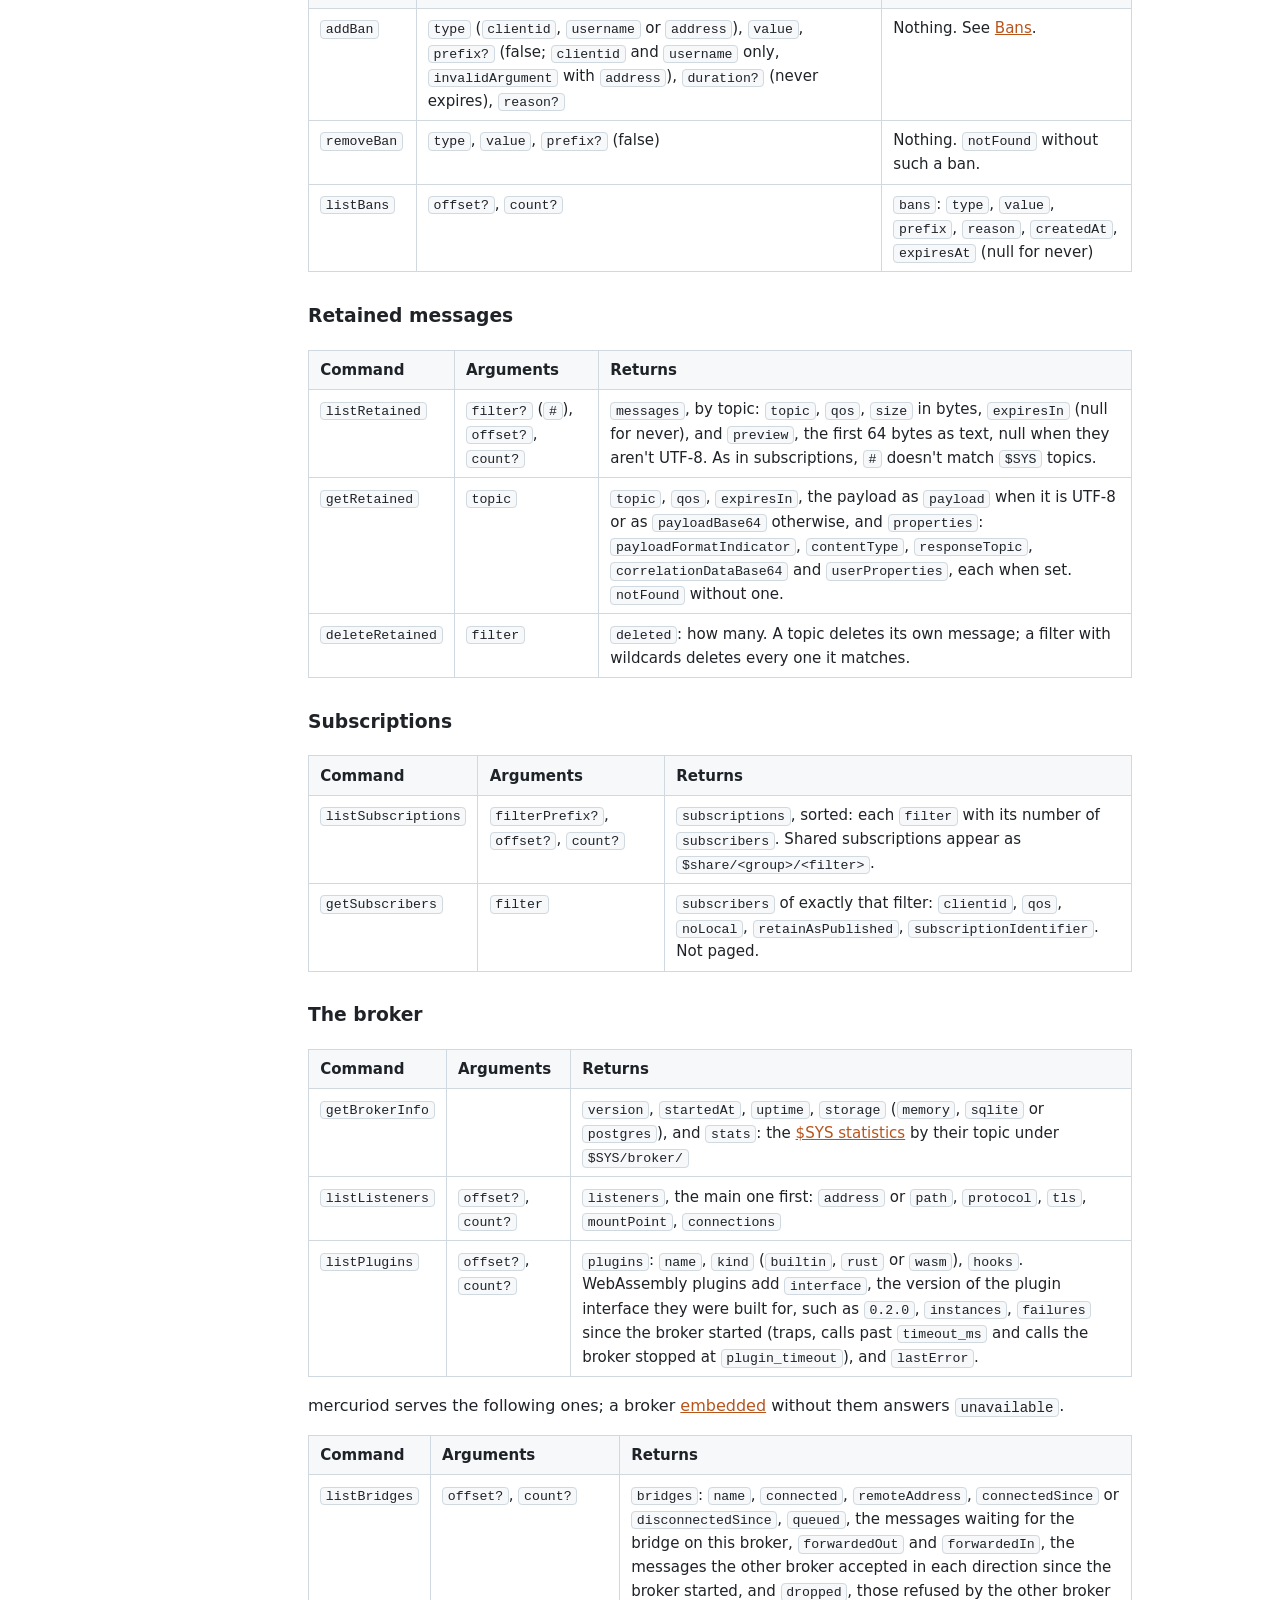
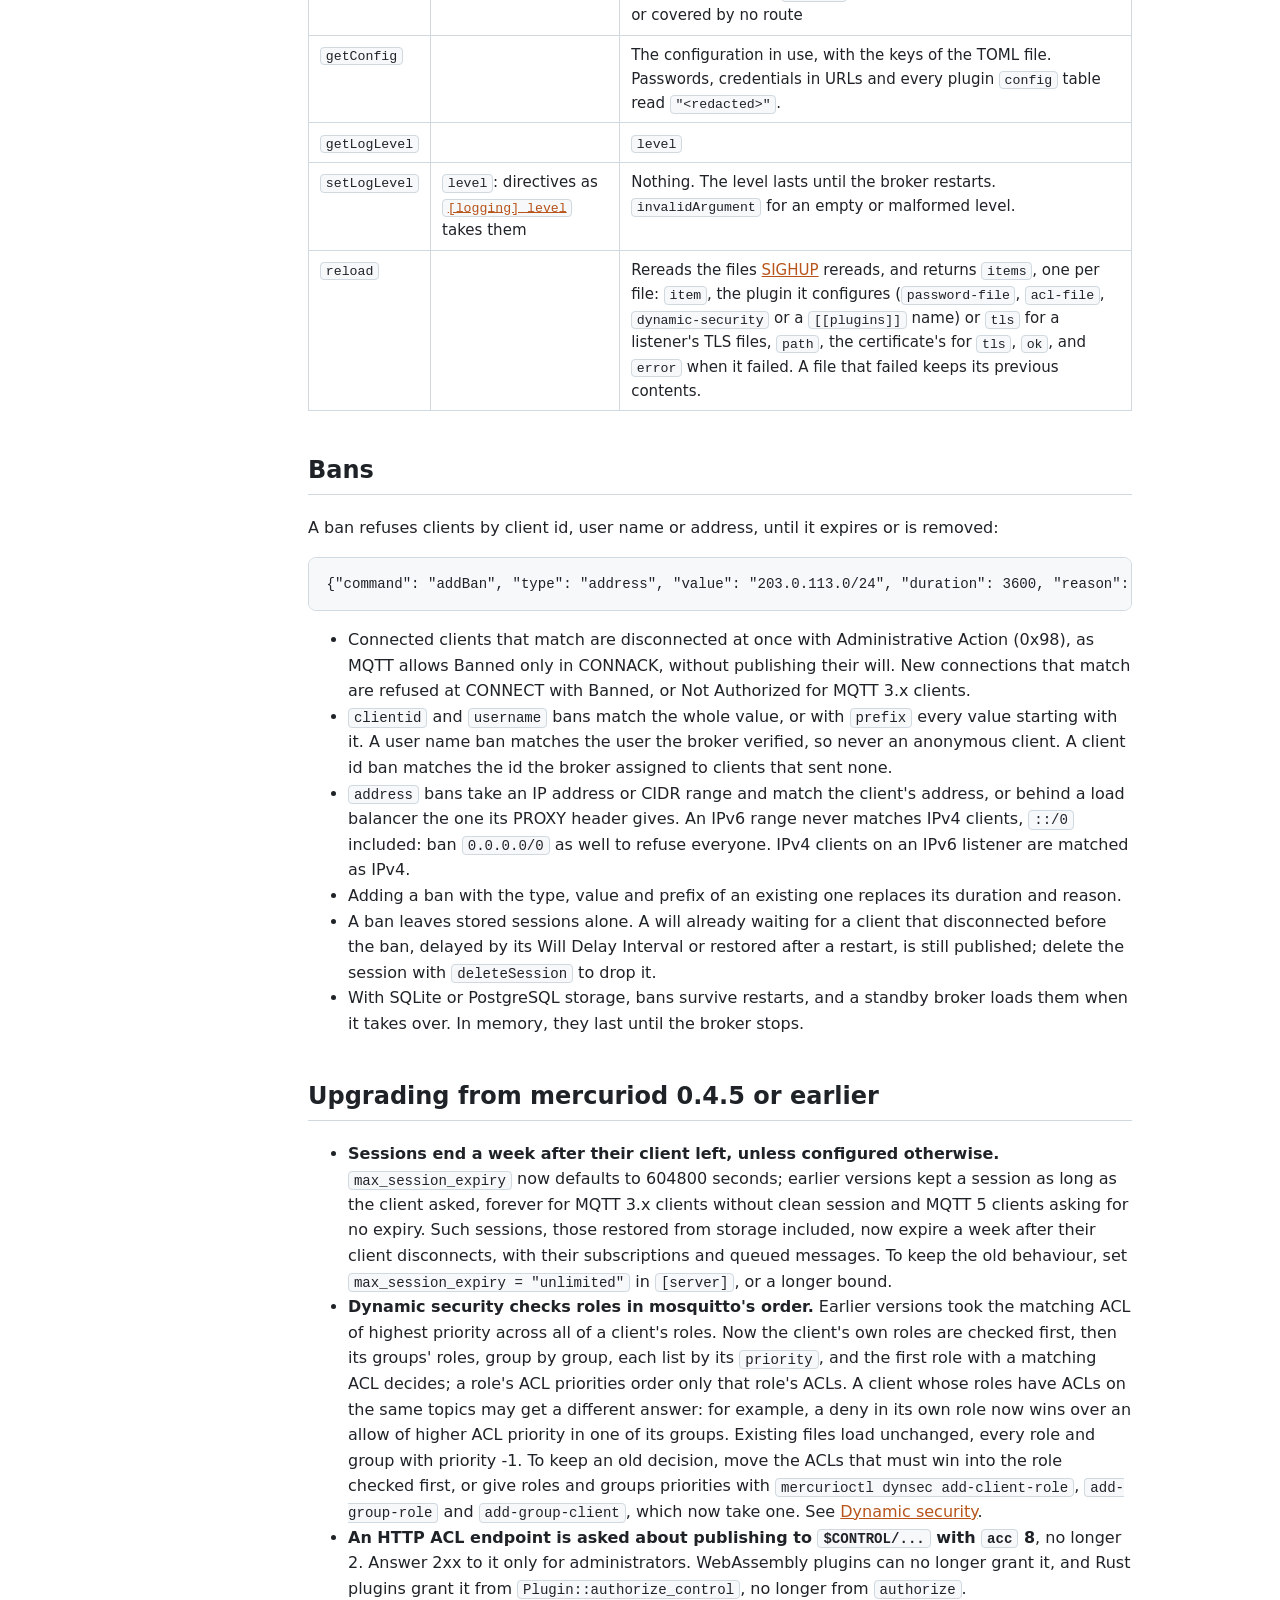
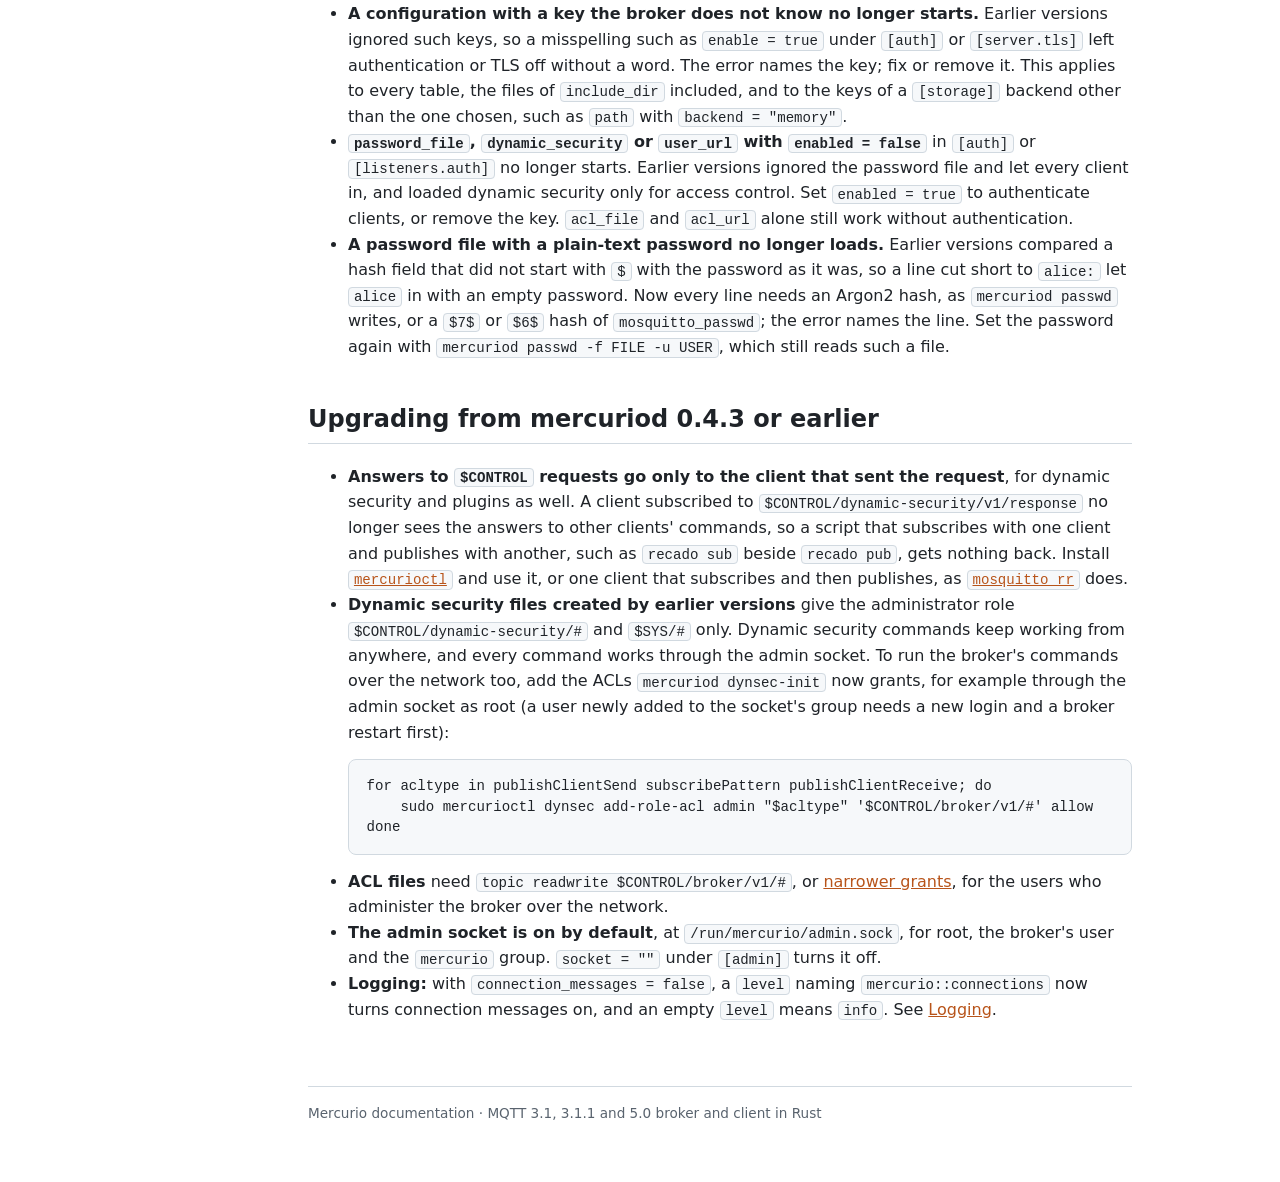
==== commit 38a0be71: "Merge branch 'master' into refactor/codec-api Brings in the plugin interface 0.2, SCRAM, the limits " ====
--- a/docs/admin.html
+++ b/docs/admin.html
@@ -153,7 +153,7 @@
 <tr><th>Command</th><th>Arguments</th><th>Returns</th></tr>
 <tr><td><code>getBrokerInfo</code></td><td></td><td><code>version</code>, <code>startedAt</code>, <code>uptime</code>, <code>storage</code> (<code>memory</code>, <code>sqlite</code> or <code>postgres</code>), and <code>stats</code>: the <a href="operations.html#sys">$SYS statistics</a> by their topic under <code>$SYS/broker/</code></td></tr>
 <tr><td><code>listListeners</code></td><td><code>offset?</code>, <code>count?</code></td><td><code>listeners</code>, the main one first: <code>address</code> or <code>path</code>, <code>protocol</code>, <code>tls</code>, <code>mountPoint</code>, <code>connections</code></td></tr>
-<tr><td><code>listPlugins</code></td><td><code>offset?</code>, <code>count?</code></td><td><code>plugins</code>: <code>name</code>, <code>kind</code> (<code>builtin</code>, <code>rust</code> or <code>wasm</code>), <code>hooks</code>. WebAssembly plugins add <code>instances</code>, <code>failures</code> since the broker started (traps, calls past <code>timeout_ms</code> and calls the broker stopped at <code>plugin_timeout</code>), and <code>lastError</code>.</td></tr>
+<tr><td><code>listPlugins</code></td><td><code>offset?</code>, <code>count?</code></td><td><code>plugins</code>: <code>name</code>, <code>kind</code> (<code>builtin</code>, <code>rust</code> or <code>wasm</code>), <code>hooks</code>. WebAssembly plugins add <code>interface</code>, the version of the plugin interface they were built for, such as <code>0.2.0</code>, <code>instances</code>, <code>failures</code> since the broker started (traps, calls past <code>timeout_ms</code> and calls the broker stopped at <code>plugin_timeout</code>), and <code>lastError</code>.</td></tr>
 </table>
 <p>mercuriod serves the following ones; a broker <a href="embedding.html">embedded</a> without them answers <code>unavailable</code>.</p>
 <table>
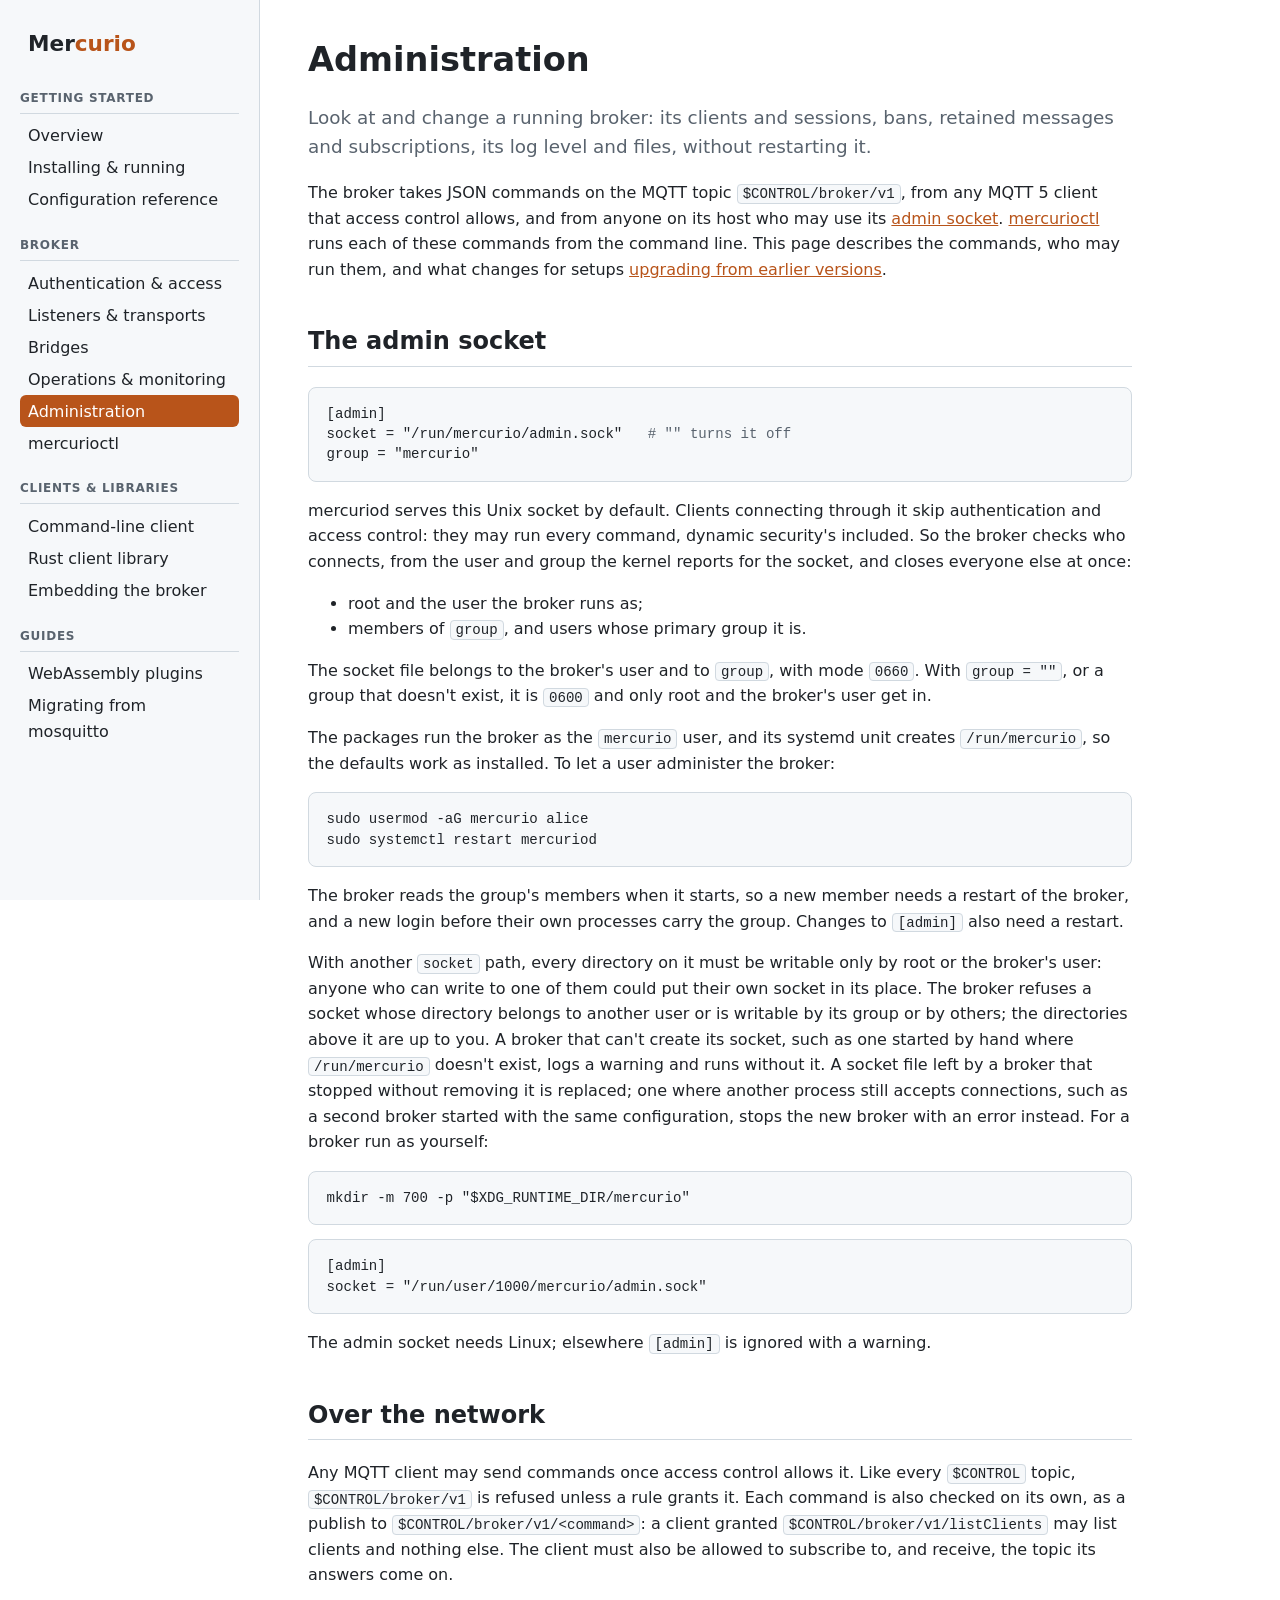
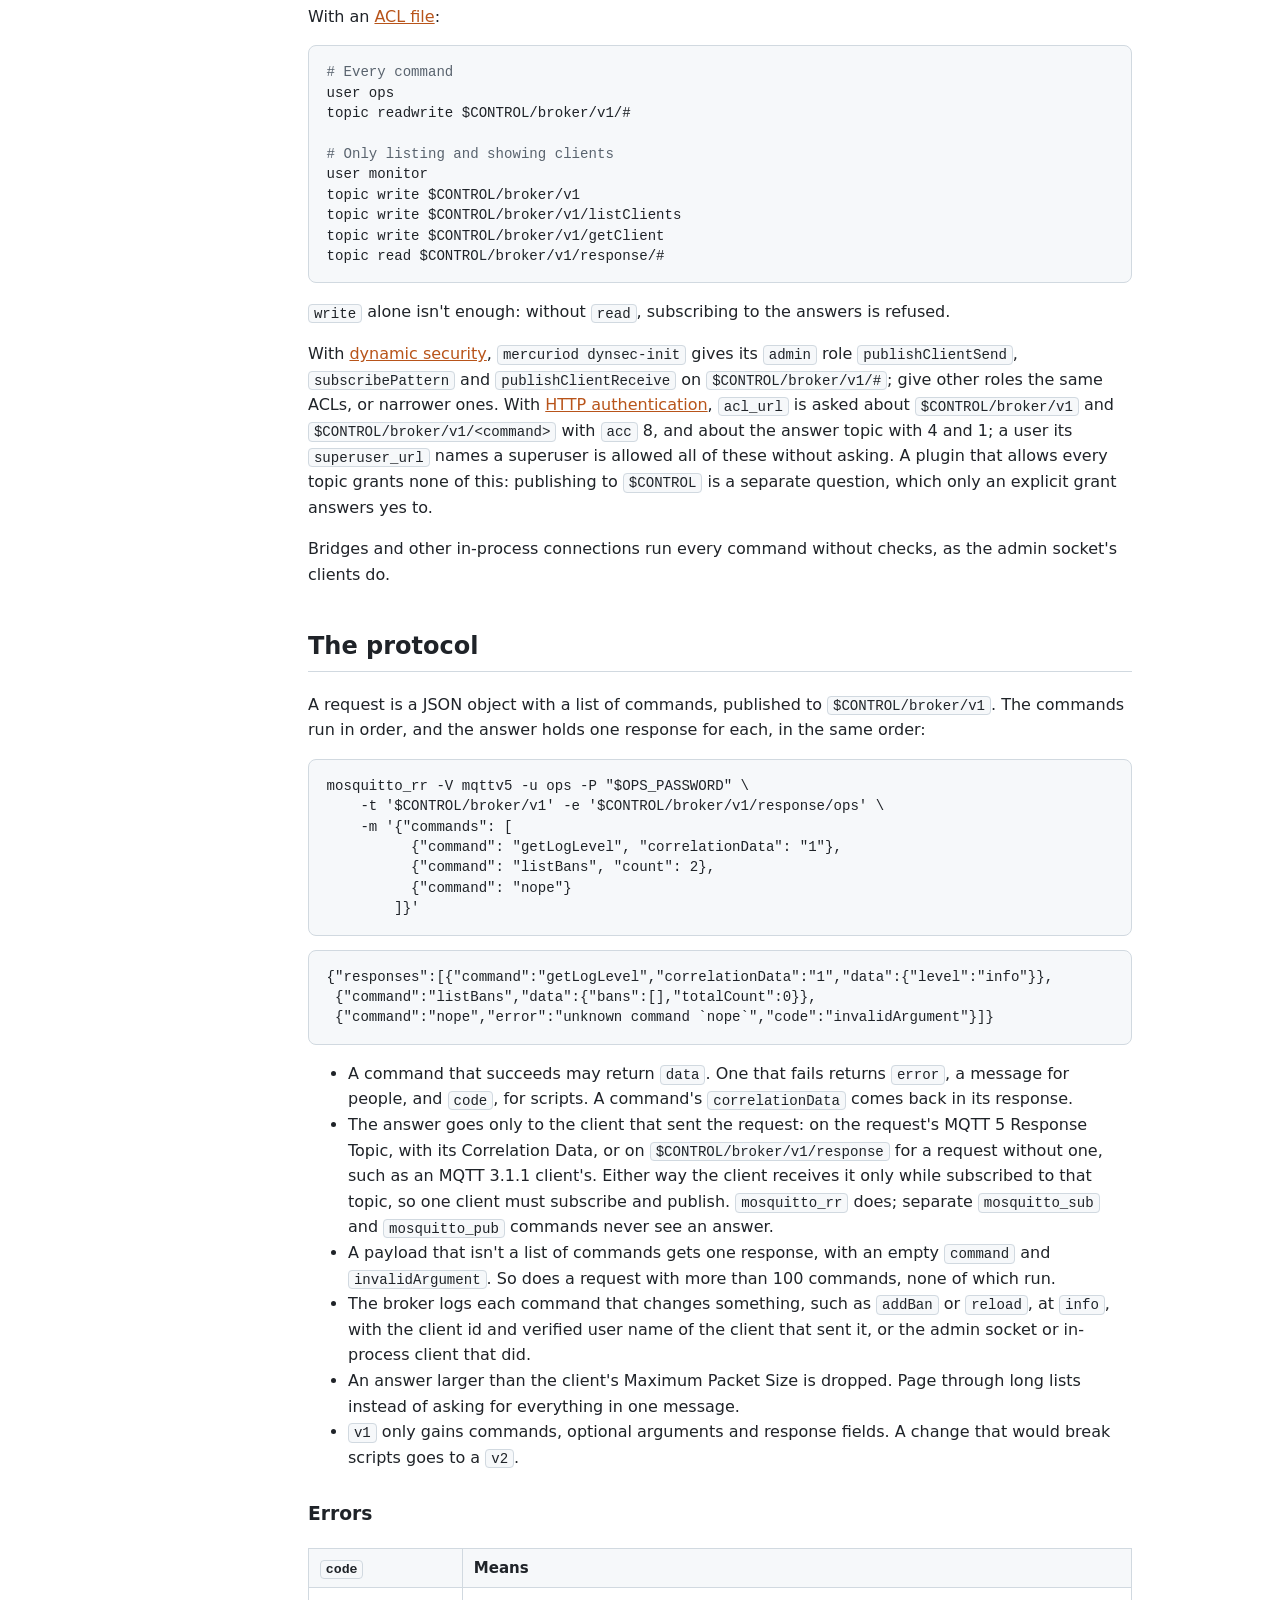
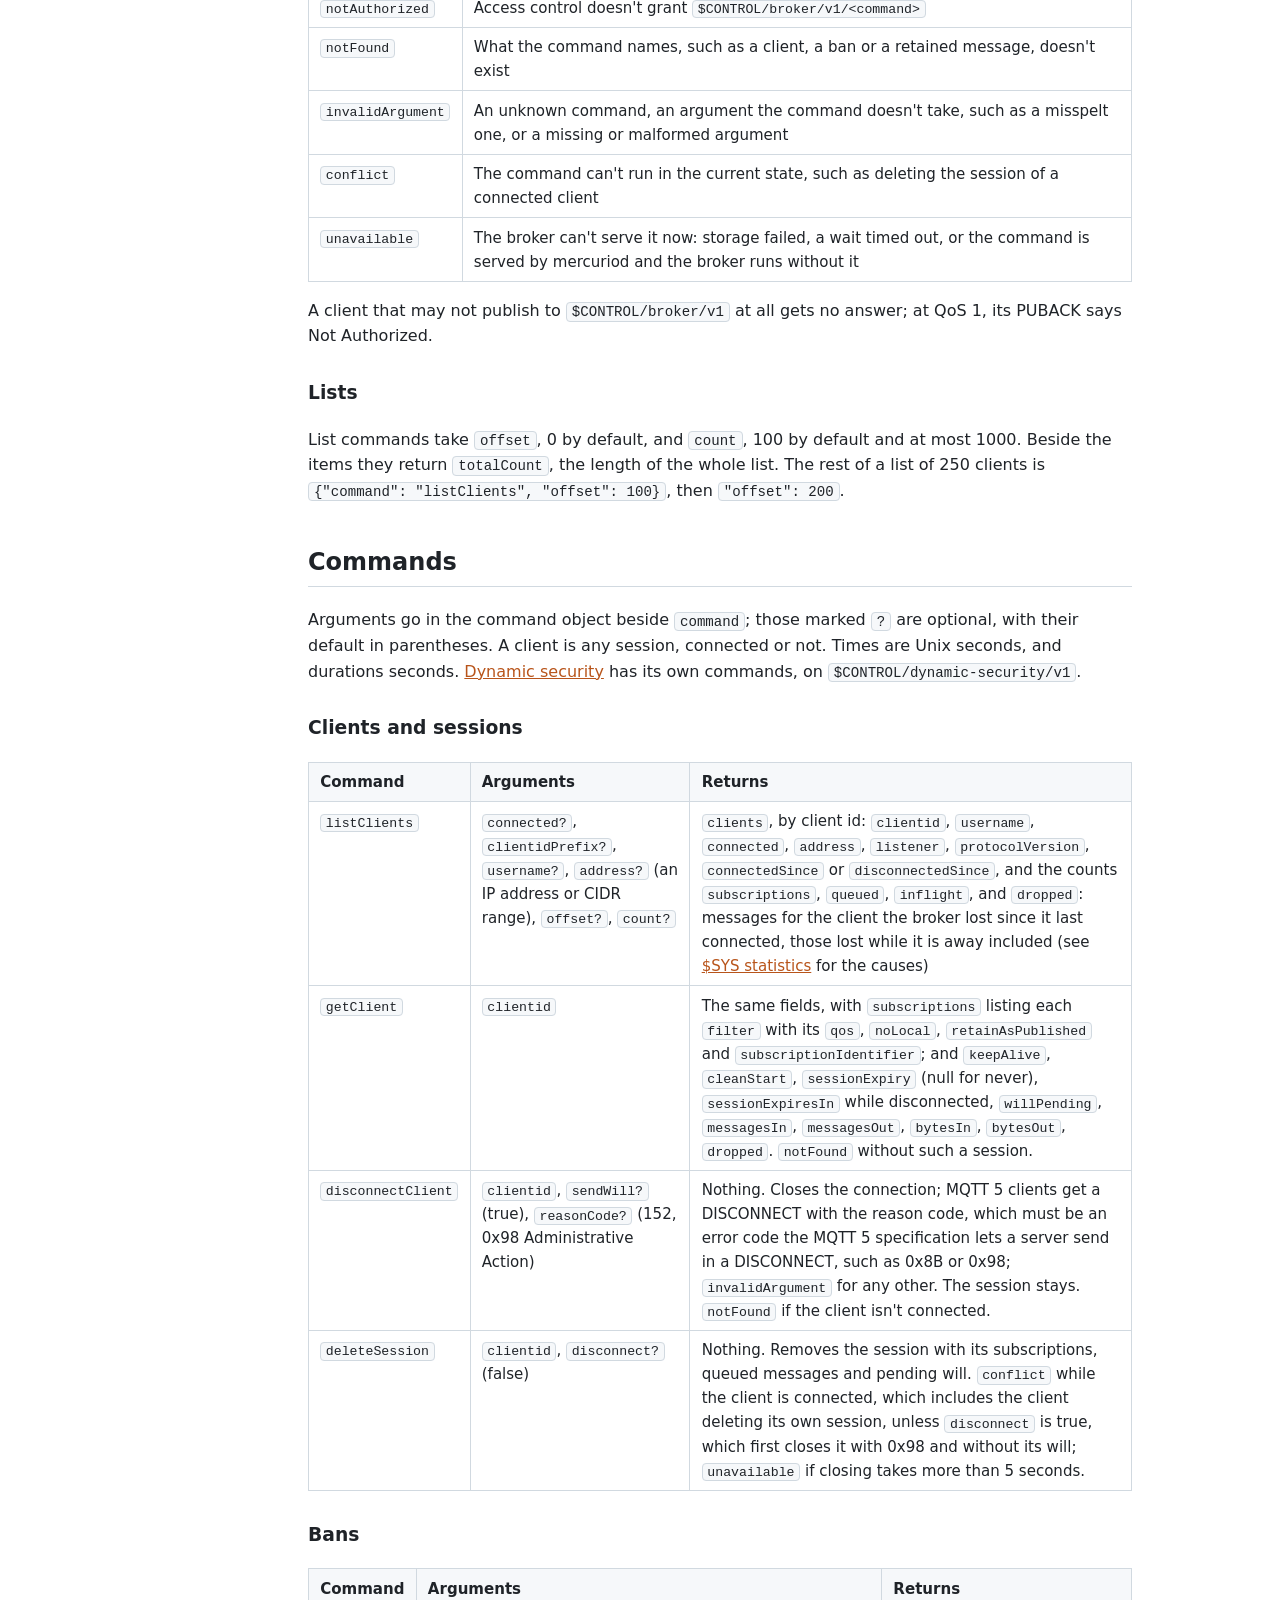
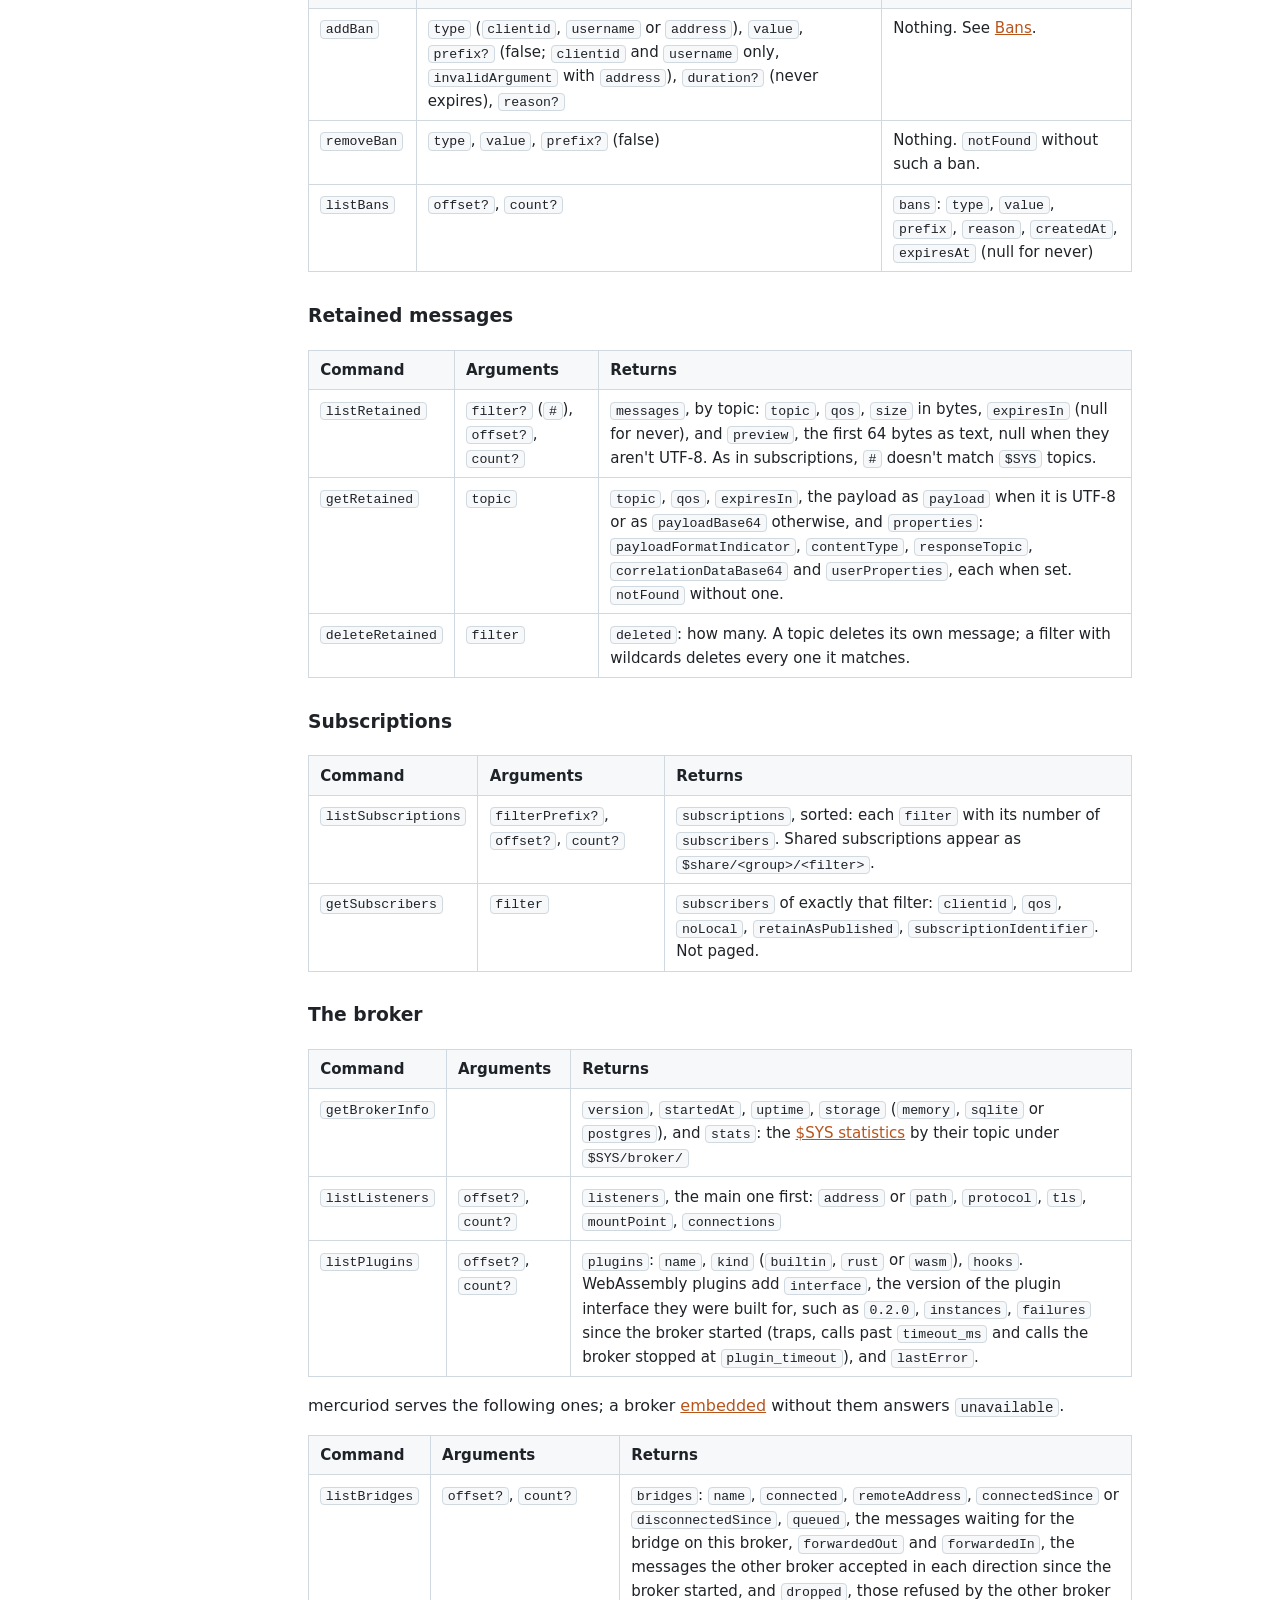
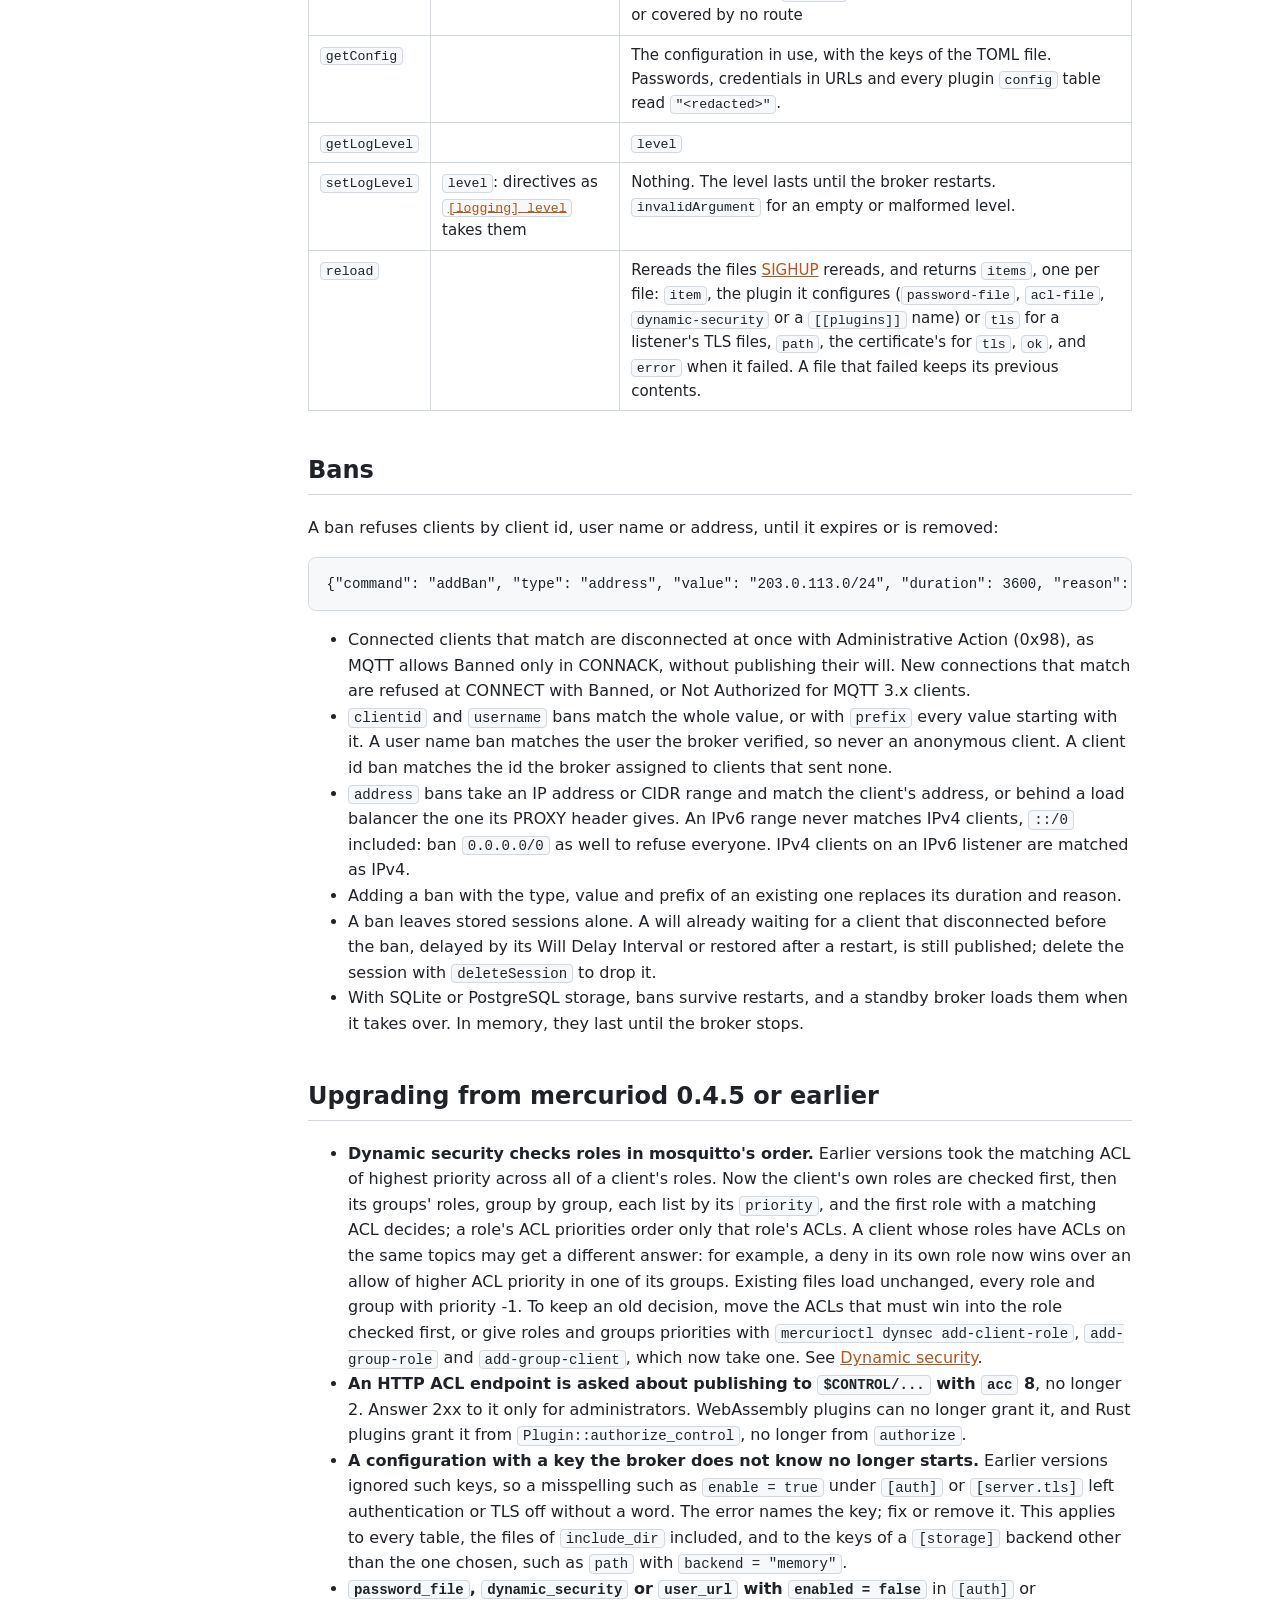
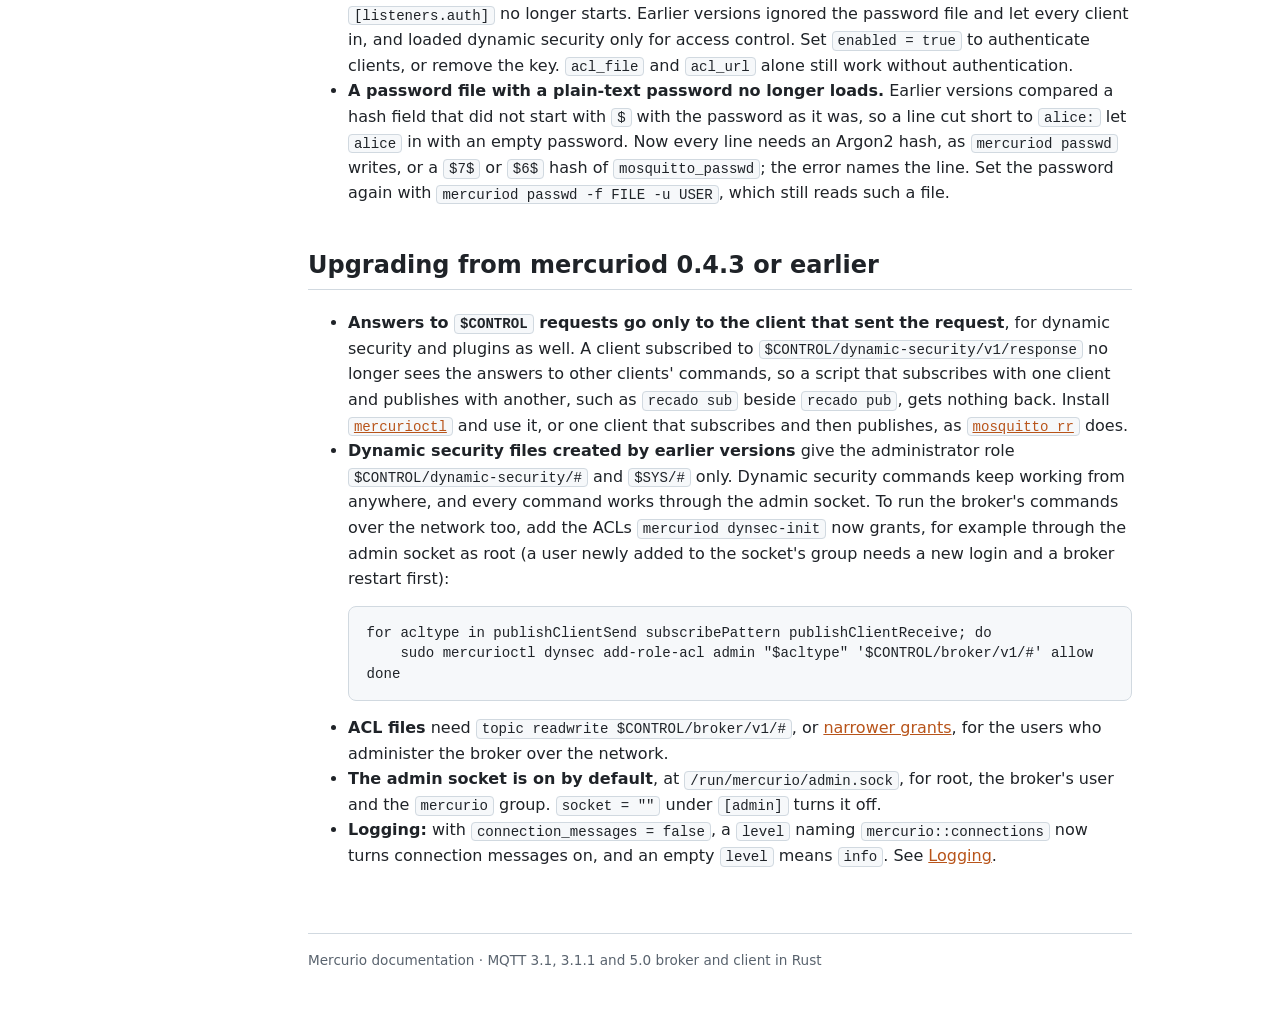
==== commit 8471e617: "Merge branch 'feat/plugin-interface-0.2' Signed-off-by: Guilherme Felipe da Silva <gfsilva.eng@gmail" ====
--- a/docs/admin.html
+++ b/docs/admin.html
@@ -179,7 +179,6 @@
 
 <h2 id="upgrading-0.4.5">Upgrading from mercuriod 0.4.5 or earlier</h2>
 <ul>
-<li><strong>Sessions end a week after their client left, unless configured otherwise.</strong> <code>max_session_expiry</code> now defaults to 604800 seconds; earlier versions kept a session as long as the client asked, forever for MQTT 3.x clients without clean session and MQTT 5 clients asking for no expiry. Such sessions, those restored from storage included, now expire a week after their client disconnects, with their subscriptions and queued messages. To keep the old behaviour, set <code>max_session_expiry = "unlimited"</code> in <code>[server]</code>, or a longer bound.</li>
 <li><strong>Dynamic security checks roles in mosquitto's order.</strong> Earlier versions took the matching ACL of highest priority across all of a client's roles. Now the client's own roles are checked first, then its groups' roles, group by group, each list by its <code>priority</code>, and the first role with a matching ACL decides; a role's ACL priorities order only that role's ACLs. A client whose roles have ACLs on the same topics may get a different answer: for example, a deny in its own role now wins over an allow of higher ACL priority in one of its groups. Existing files load unchanged, every role and group with priority -1. To keep an old decision, move the ACLs that must win into the role checked first, or give roles and groups priorities with <code>mercurioctl dynsec add-client-role</code>, <code>add-group-role</code> and <code>add-group-client</code>, which now take one. See <a href="security.html#dynamic-security">Dynamic security</a>.</li>
 <li><strong>An HTTP ACL endpoint is asked about publishing to <code>$CONTROL/...</code> with <code>acc</code> 8</strong>, no longer 2. Answer 2xx to it only for administrators. WebAssembly plugins can no longer grant it, and Rust plugins grant it from <code>Plugin::authorize_control</code>, no longer from <code>authorize</code>.</li>
 <li><strong>A configuration with a key the broker does not know no longer starts.</strong> Earlier versions ignored such keys, so a misspelling such as <code>enable = true</code> under <code>[auth]</code> or <code>[server.tls]</code> left authentication or TLS off without a word. The error names the key; fix or remove it. This applies to every table, the files of <code>include_dir</code> included, and to the keys of a <code>[storage]</code> backend other than the one chosen, such as <code>path</code> with <code>backend = "memory"</code>.</li>
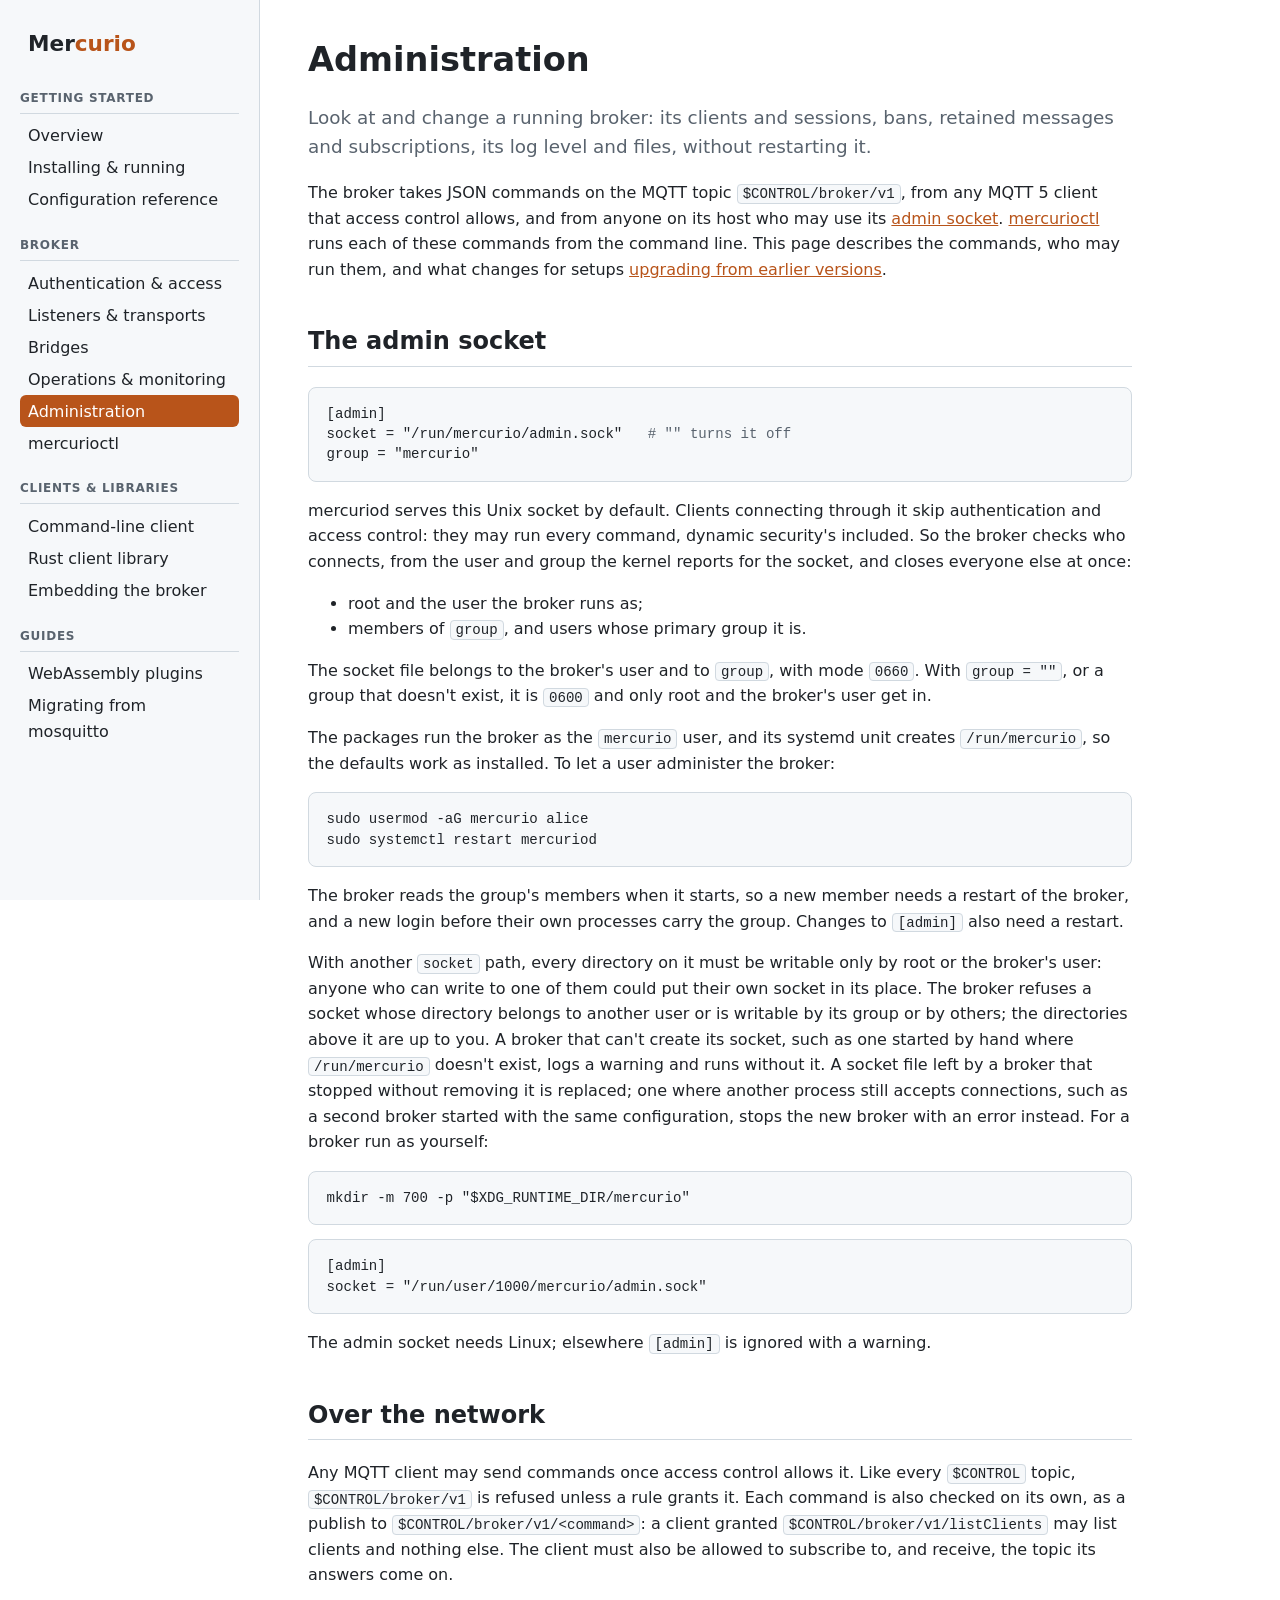
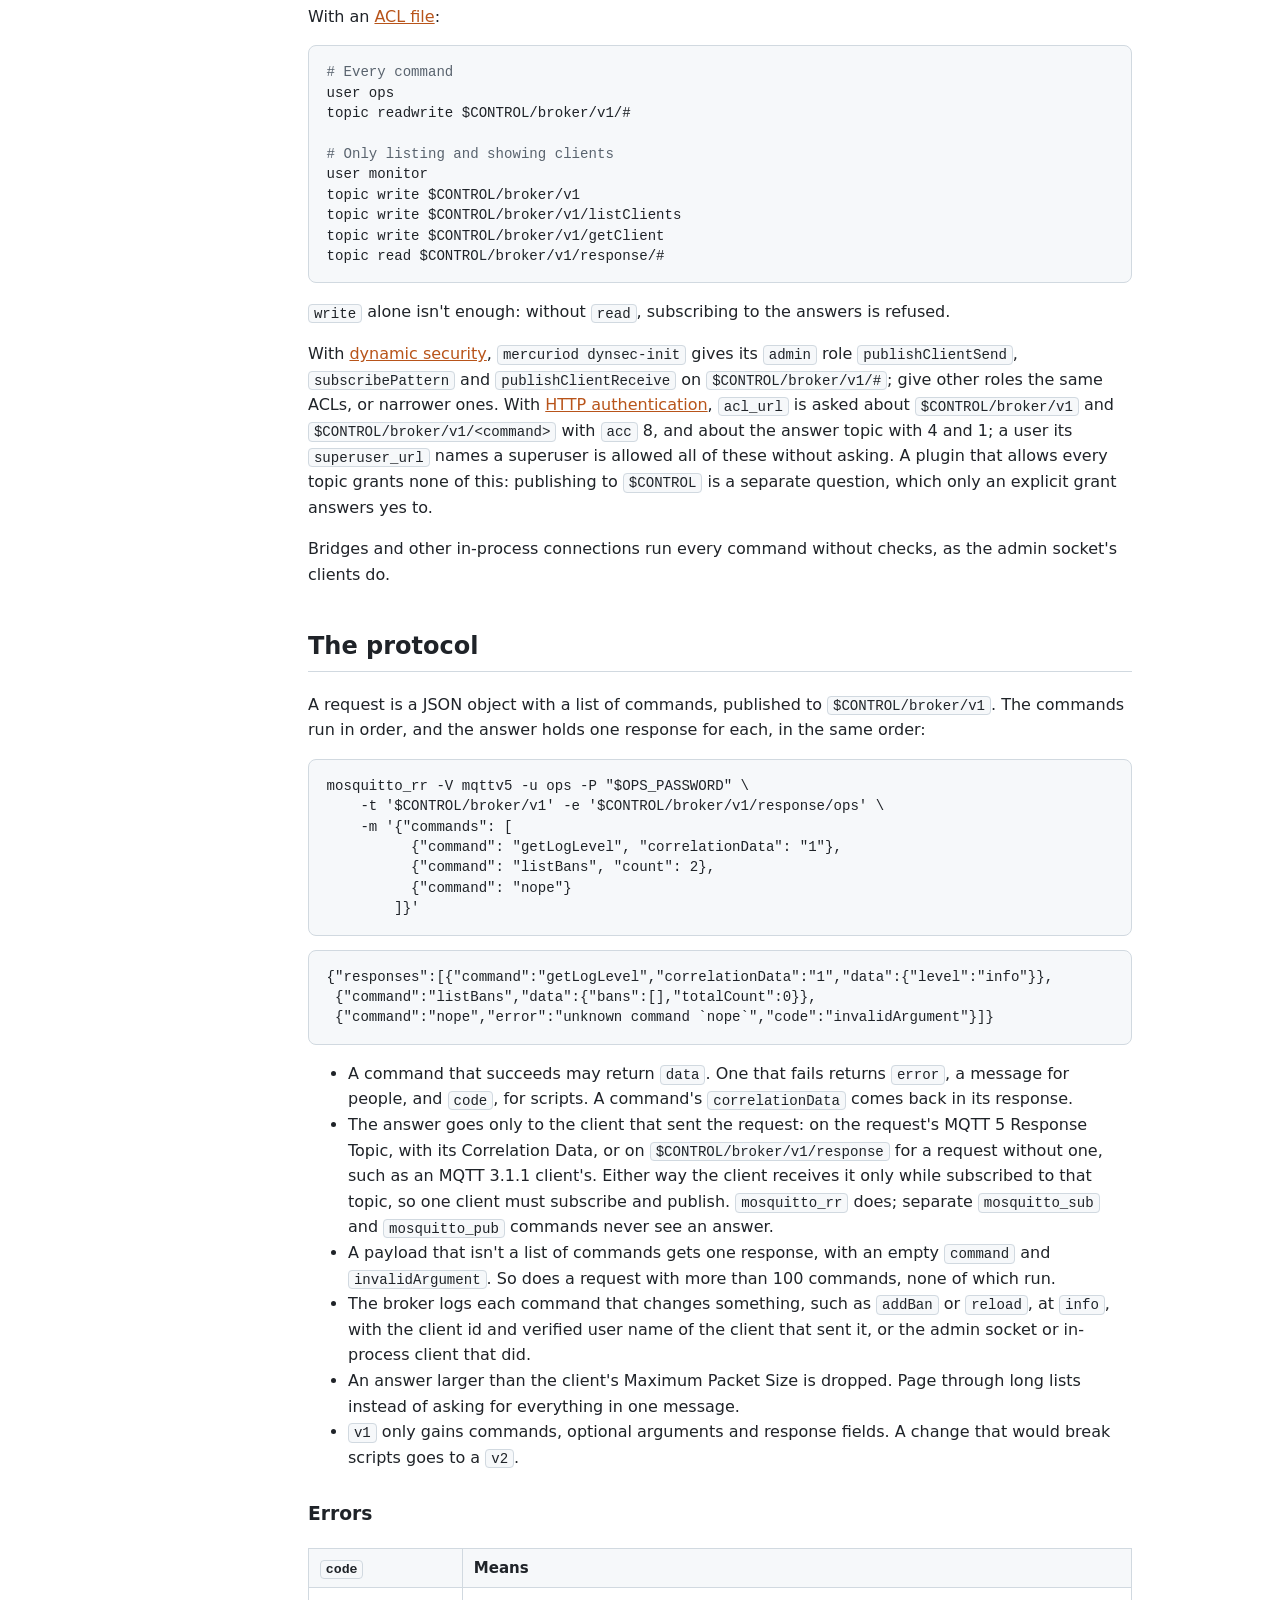
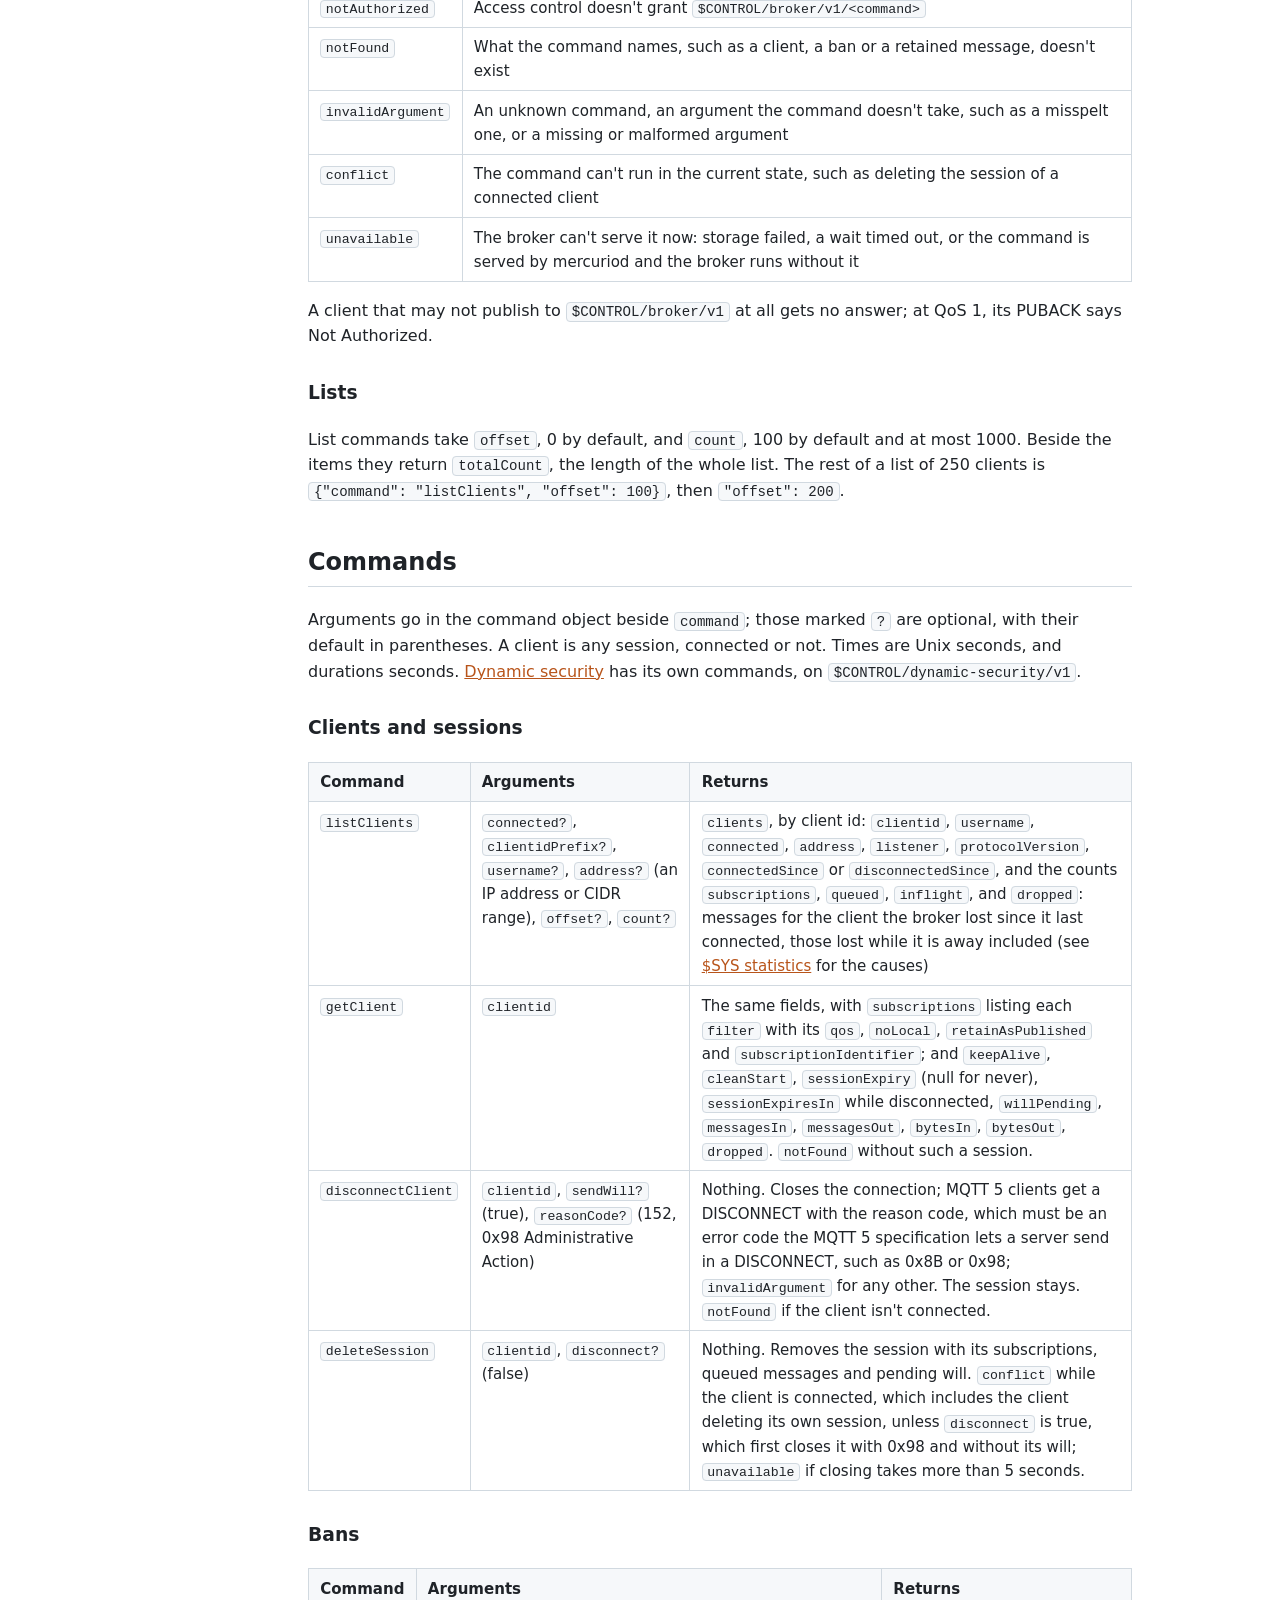
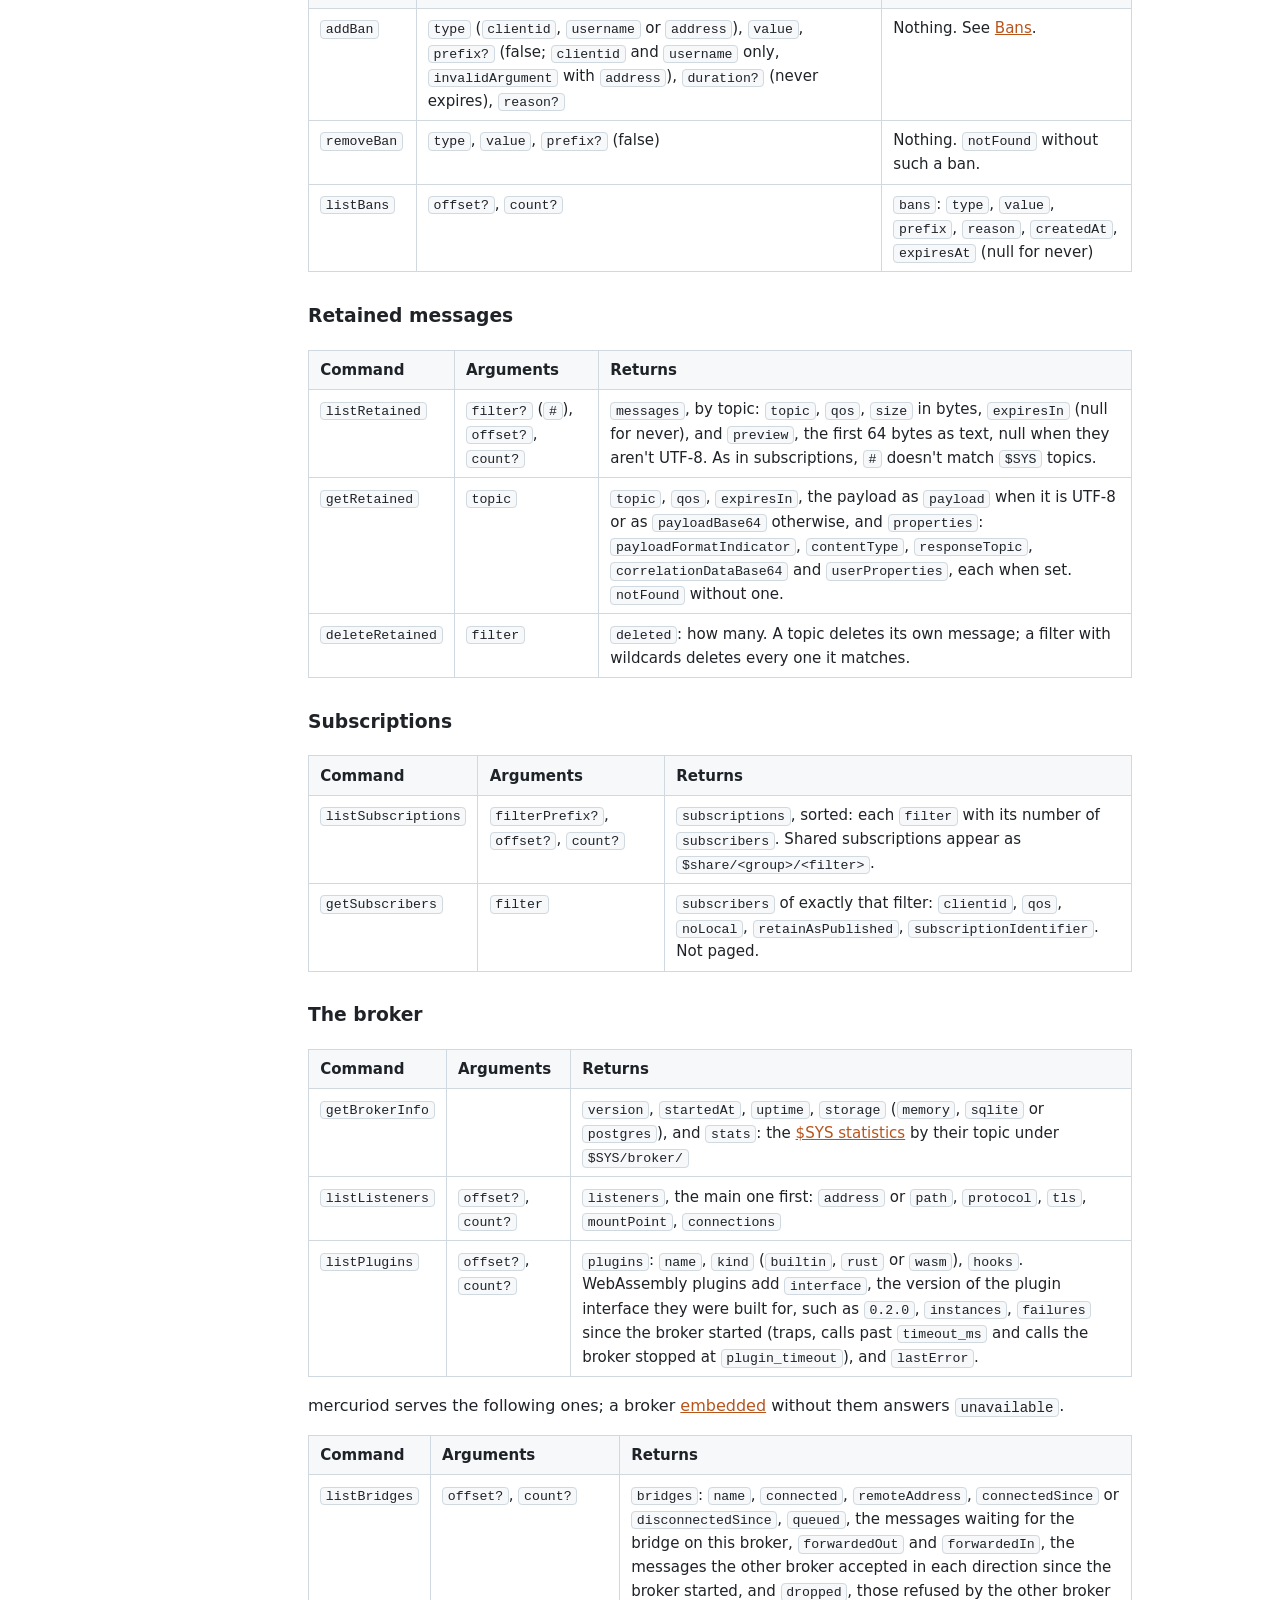
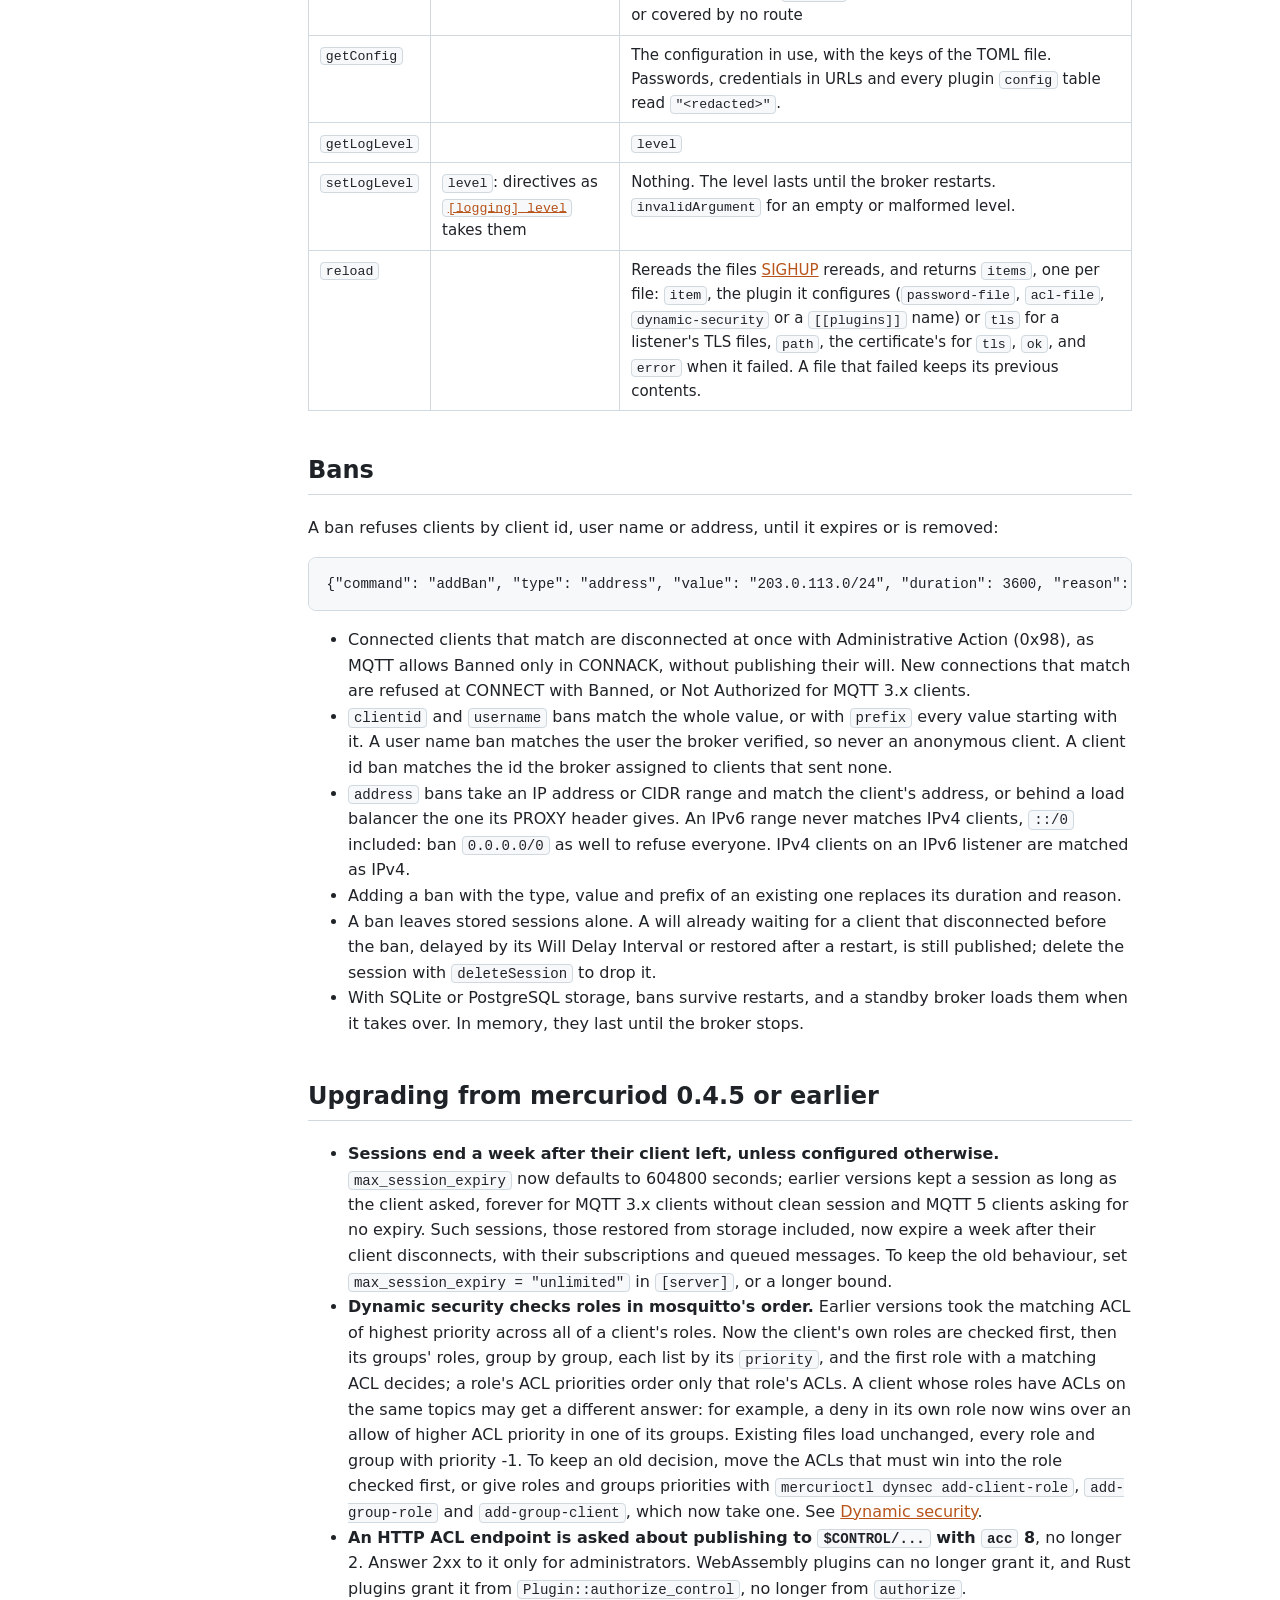
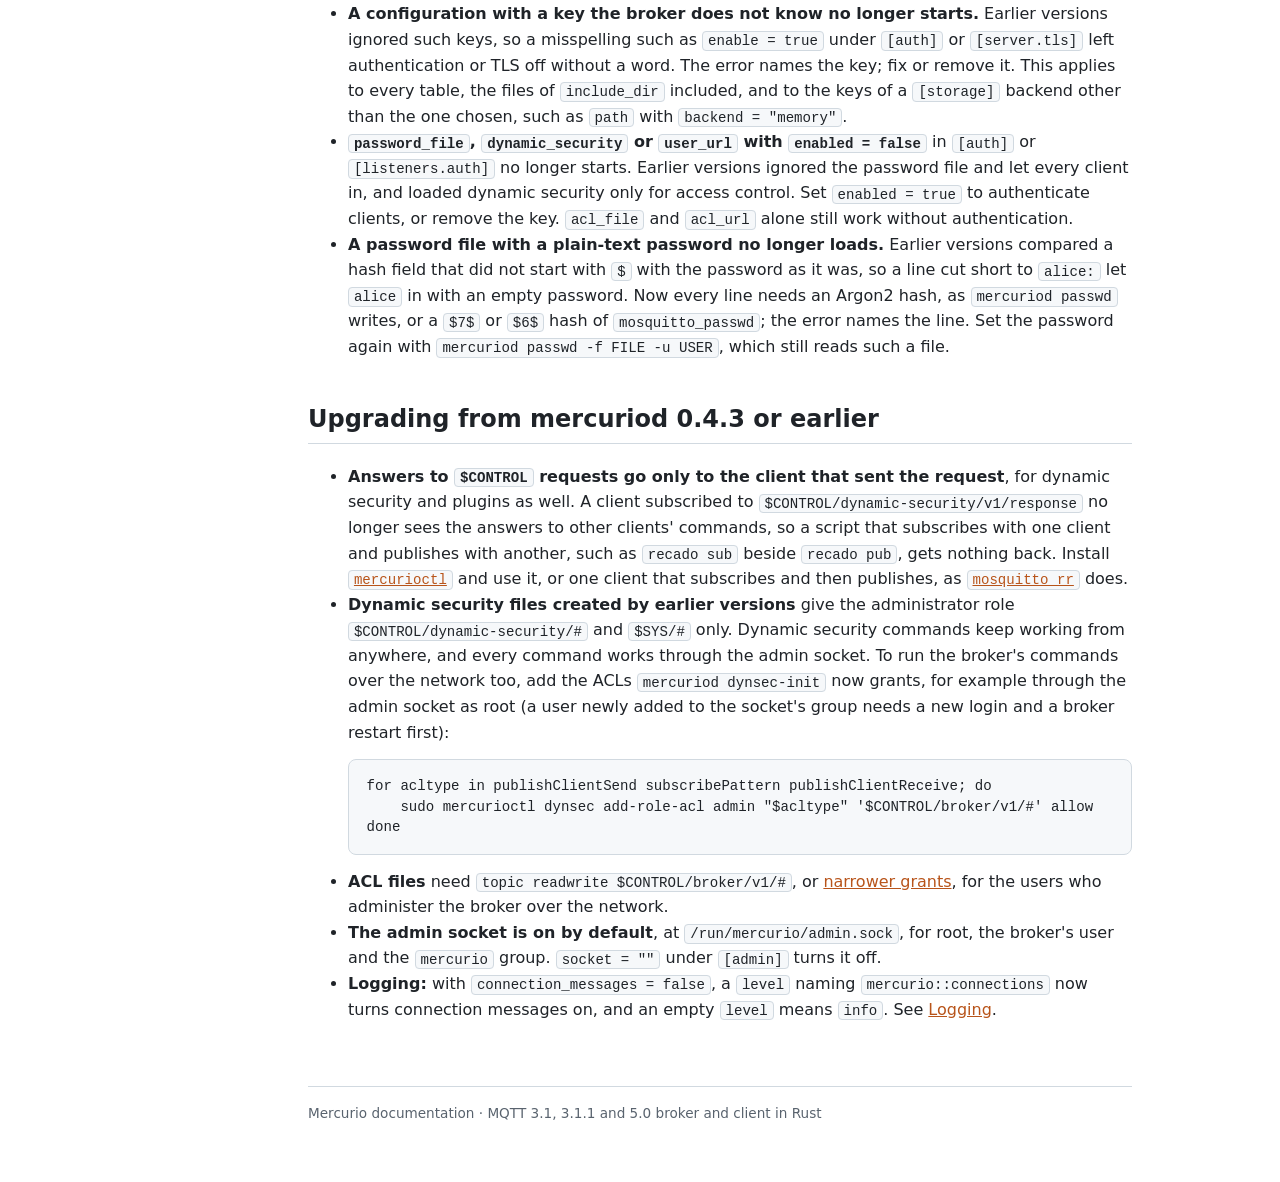
==== commit c2152e1f: "Merge branch 'feat/limits' Signed-off-by: Guilherme Felipe da Silva <gfsilva.eng@gmail.com>  # Confl" ====
--- a/docs/admin.html
+++ b/docs/admin.html
@@ -179,6 +179,7 @@
 
 <h2 id="upgrading-0.4.5">Upgrading from mercuriod 0.4.5 or earlier</h2>
 <ul>
+<li><strong>Sessions end a week after their client left, unless configured otherwise.</strong> <code>max_session_expiry</code> now defaults to 604800 seconds; earlier versions kept a session as long as the client asked, forever for MQTT 3.x clients without clean session and MQTT 5 clients asking for no expiry. Such sessions, those restored from storage included, now expire a week after their client disconnects, with their subscriptions and queued messages. To keep the old behaviour, set <code>max_session_expiry = "unlimited"</code> in <code>[server]</code>, or a longer bound.</li>
 <li><strong>Dynamic security checks roles in mosquitto's order.</strong> Earlier versions took the matching ACL of highest priority across all of a client's roles. Now the client's own roles are checked first, then its groups' roles, group by group, each list by its <code>priority</code>, and the first role with a matching ACL decides; a role's ACL priorities order only that role's ACLs. A client whose roles have ACLs on the same topics may get a different answer: for example, a deny in its own role now wins over an allow of higher ACL priority in one of its groups. Existing files load unchanged, every role and group with priority -1. To keep an old decision, move the ACLs that must win into the role checked first, or give roles and groups priorities with <code>mercurioctl dynsec add-client-role</code>, <code>add-group-role</code> and <code>add-group-client</code>, which now take one. See <a href="security.html#dynamic-security">Dynamic security</a>.</li>
 <li><strong>An HTTP ACL endpoint is asked about publishing to <code>$CONTROL/...</code> with <code>acc</code> 8</strong>, no longer 2. Answer 2xx to it only for administrators. WebAssembly plugins can no longer grant it, and Rust plugins grant it from <code>Plugin::authorize_control</code>, no longer from <code>authorize</code>.</li>
 <li><strong>A configuration with a key the broker does not know no longer starts.</strong> Earlier versions ignored such keys, so a misspelling such as <code>enable = true</code> under <code>[auth]</code> or <code>[server.tls]</code> left authentication or TLS off without a word. The error names the key; fix or remove it. This applies to every table, the files of <code>include_dir</code> included, and to the keys of a <code>[storage]</code> backend other than the one chosen, such as <code>path</code> with <code>backend = "memory"</code>.</li>
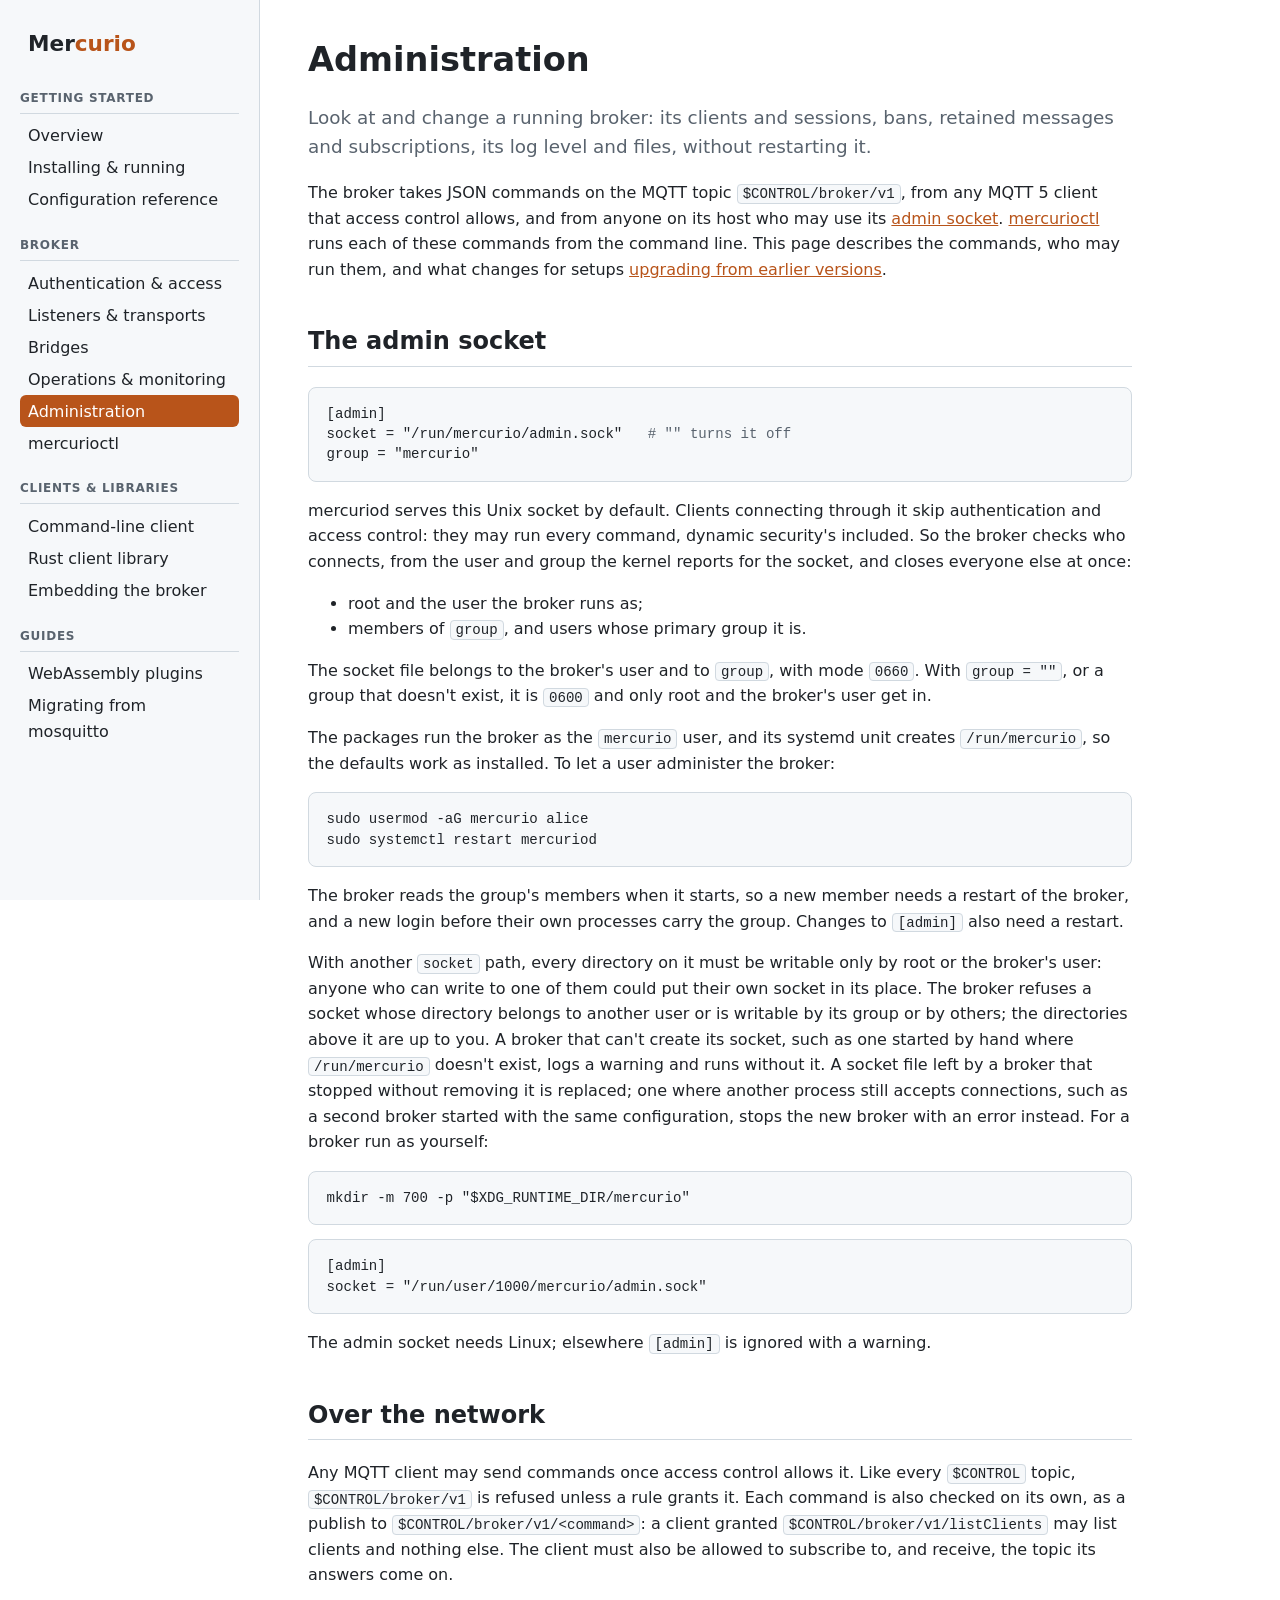
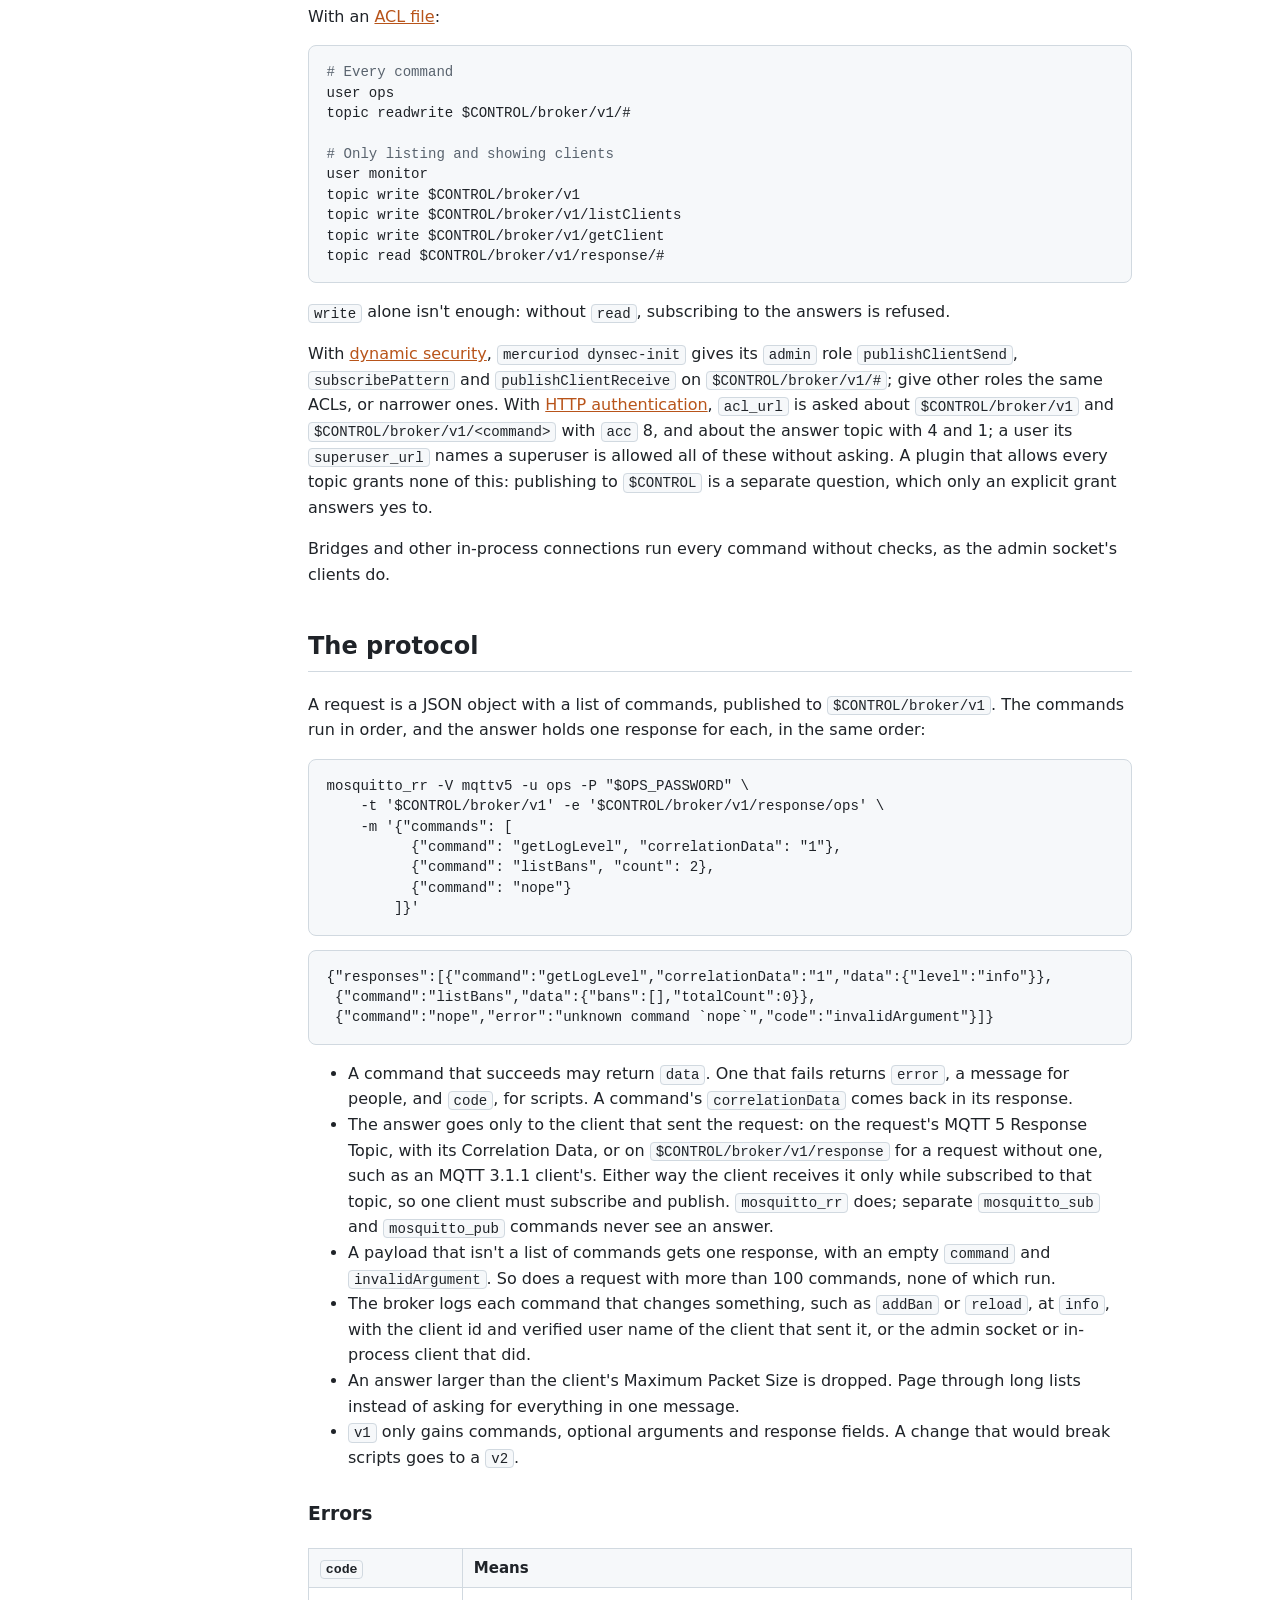
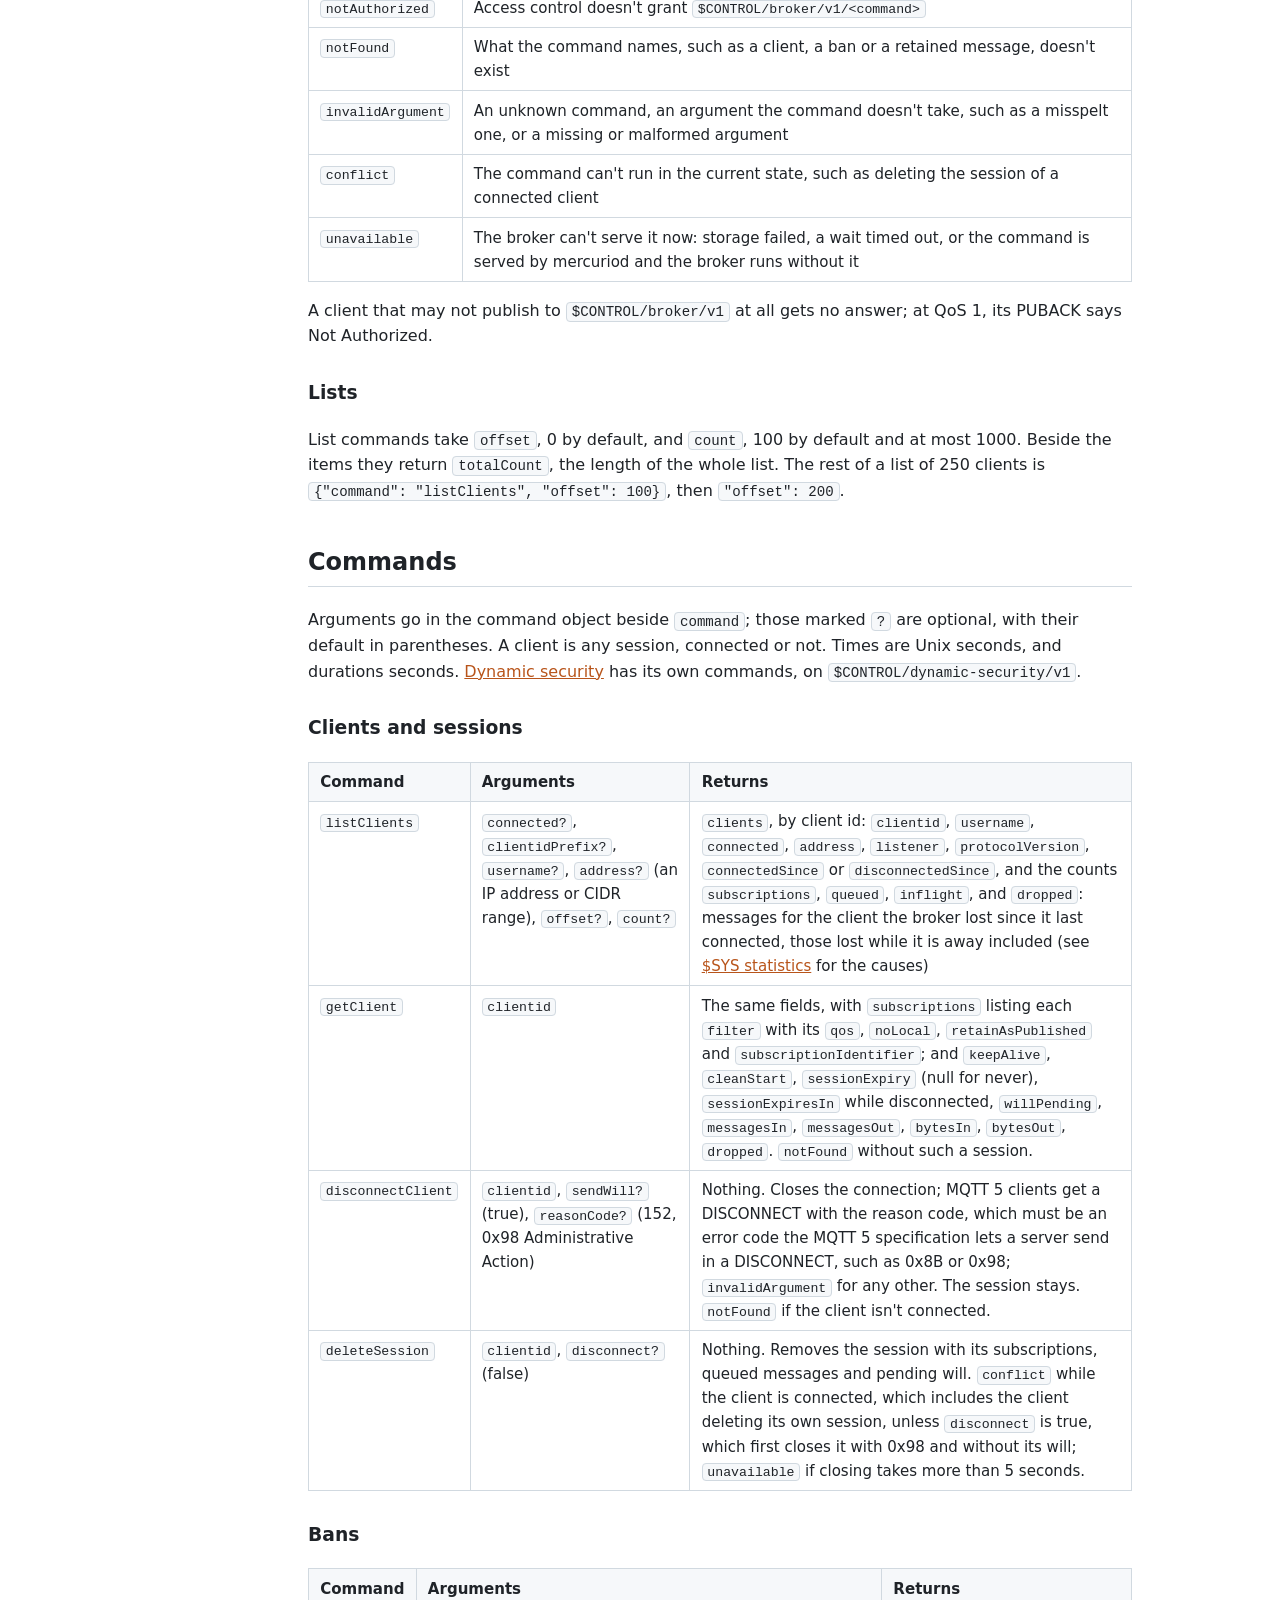
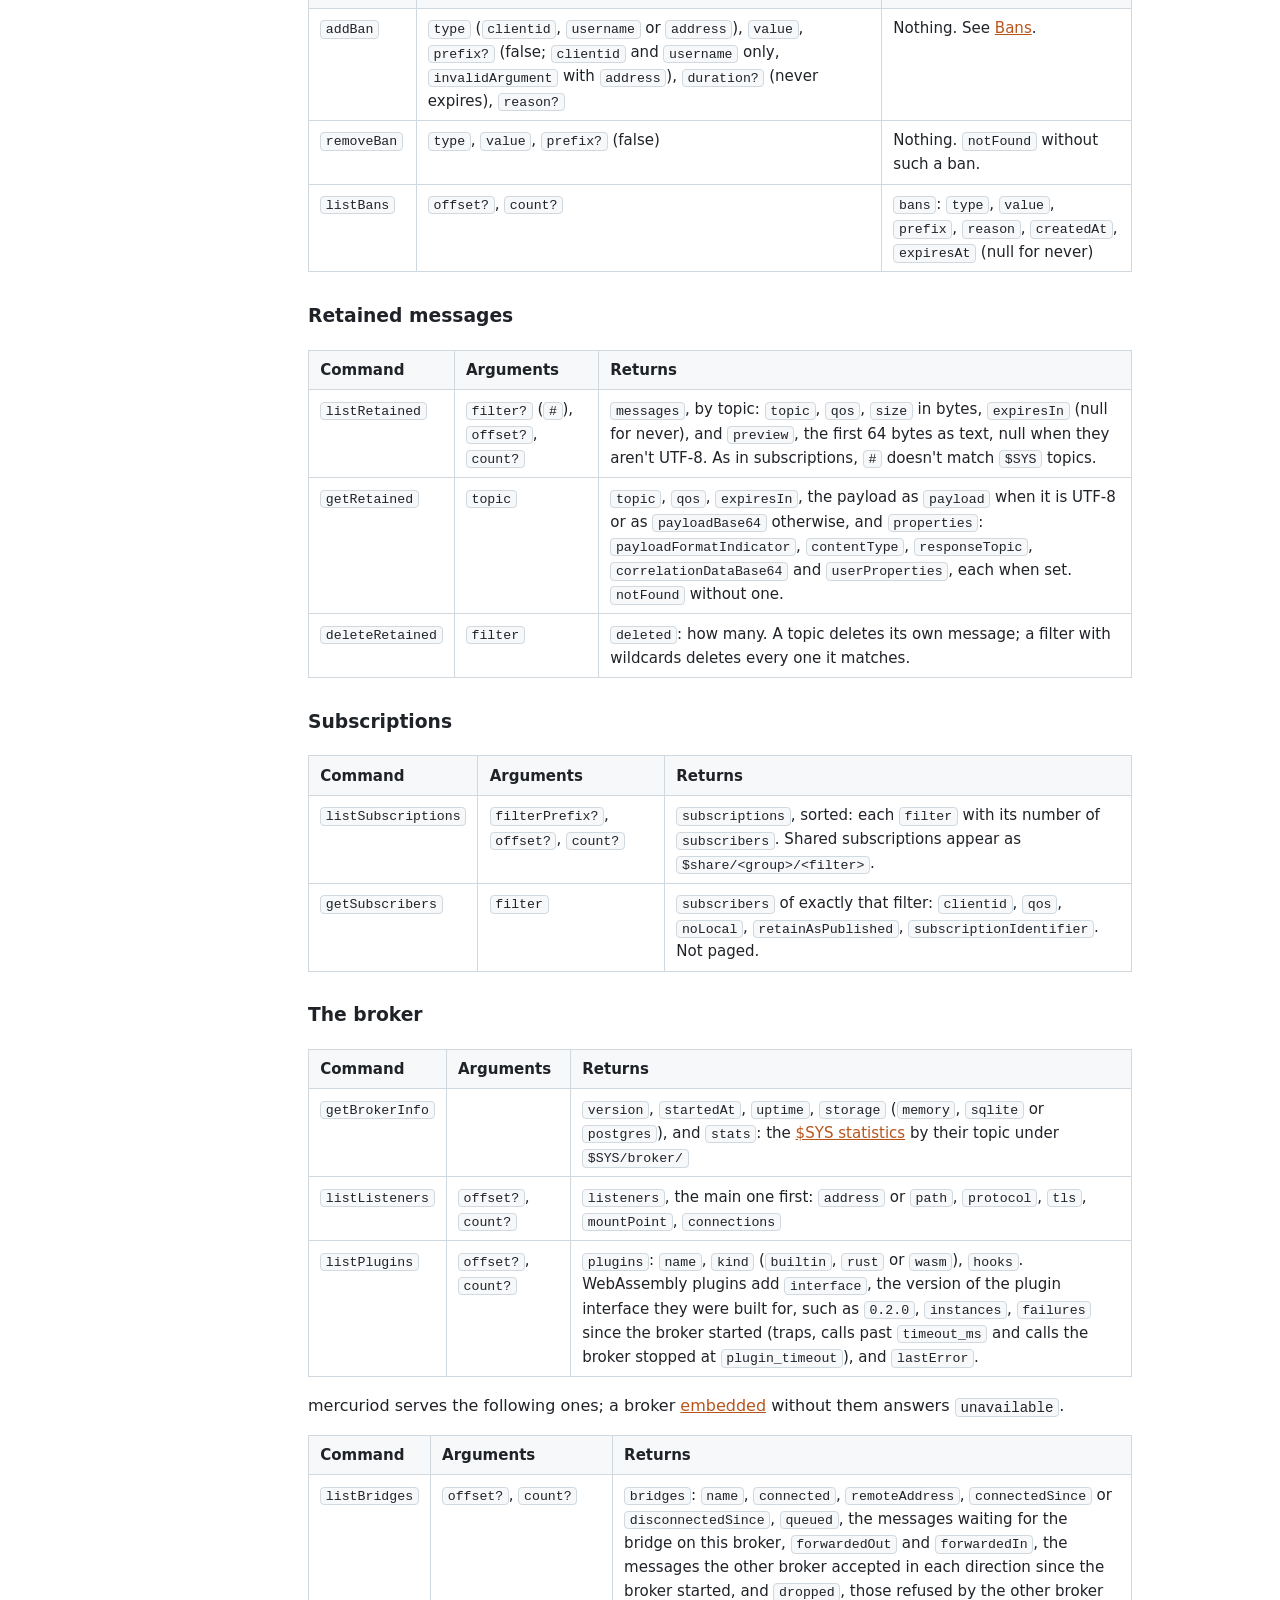
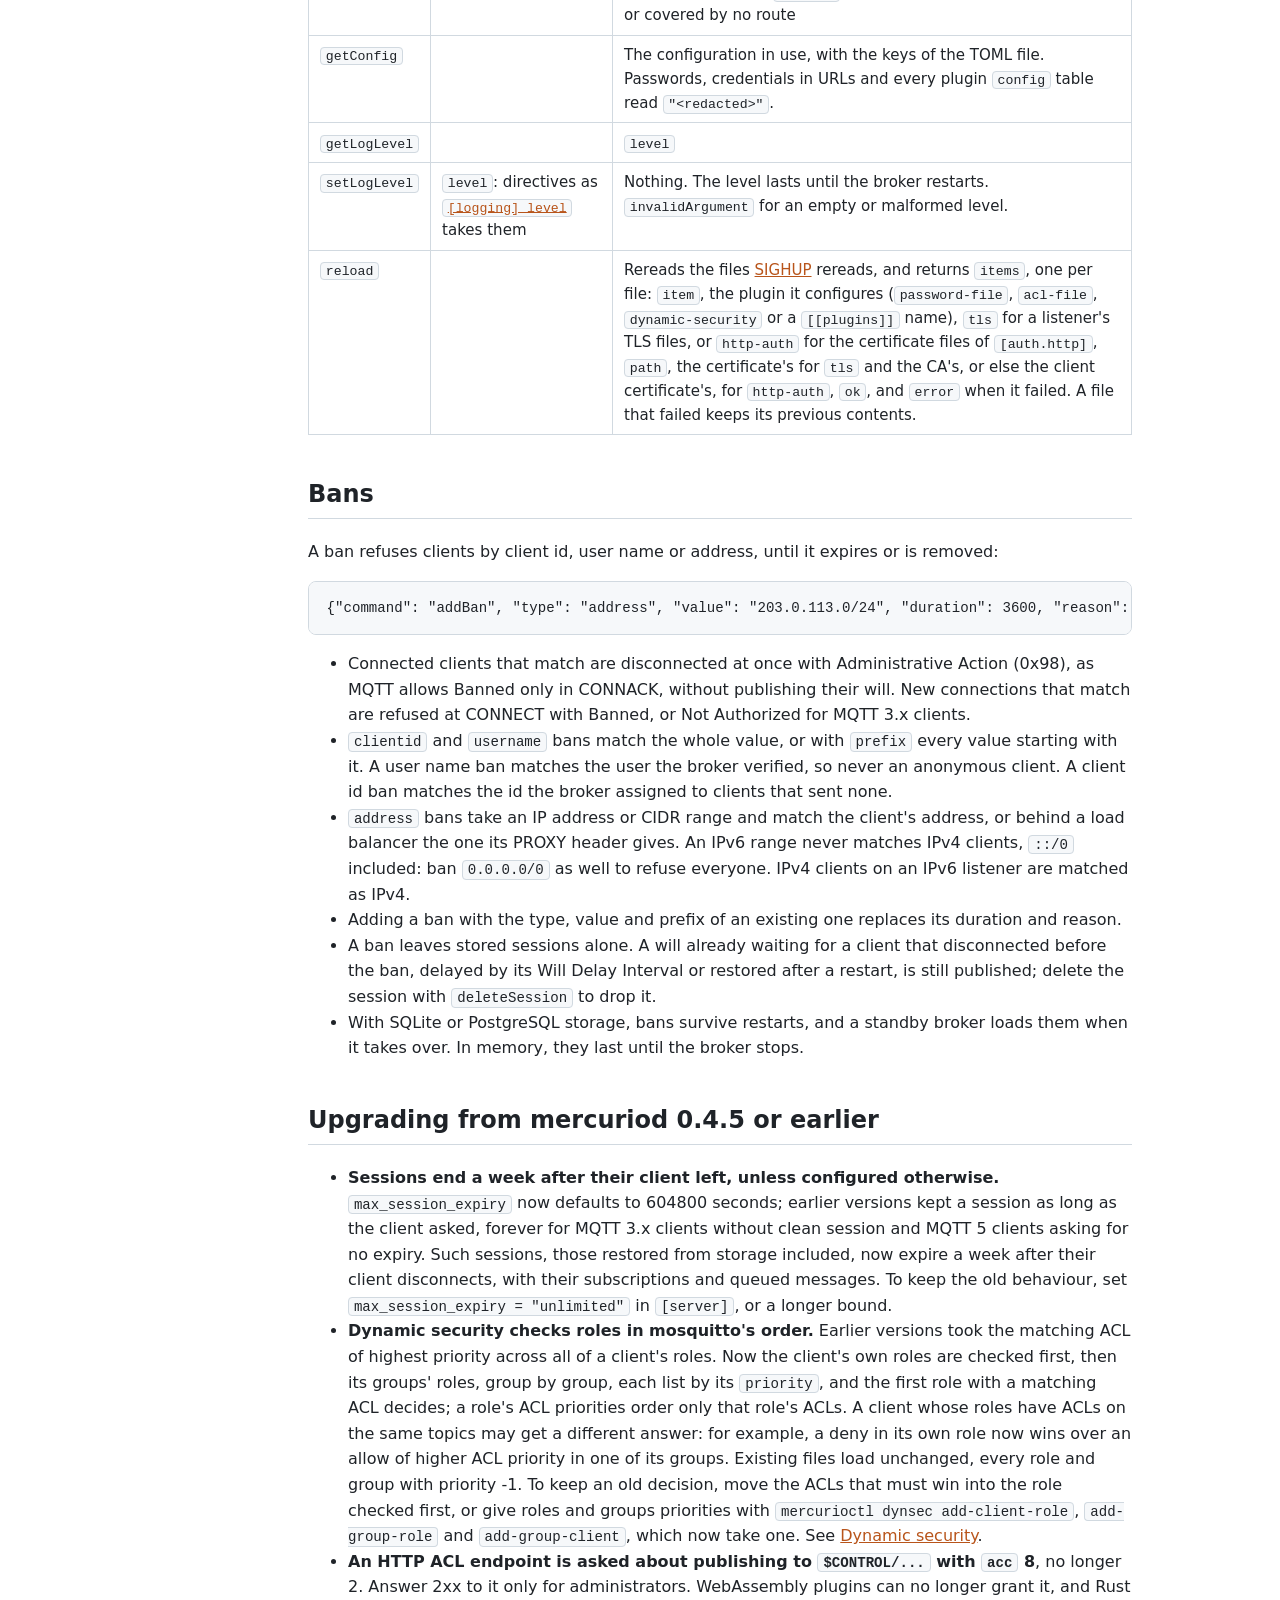
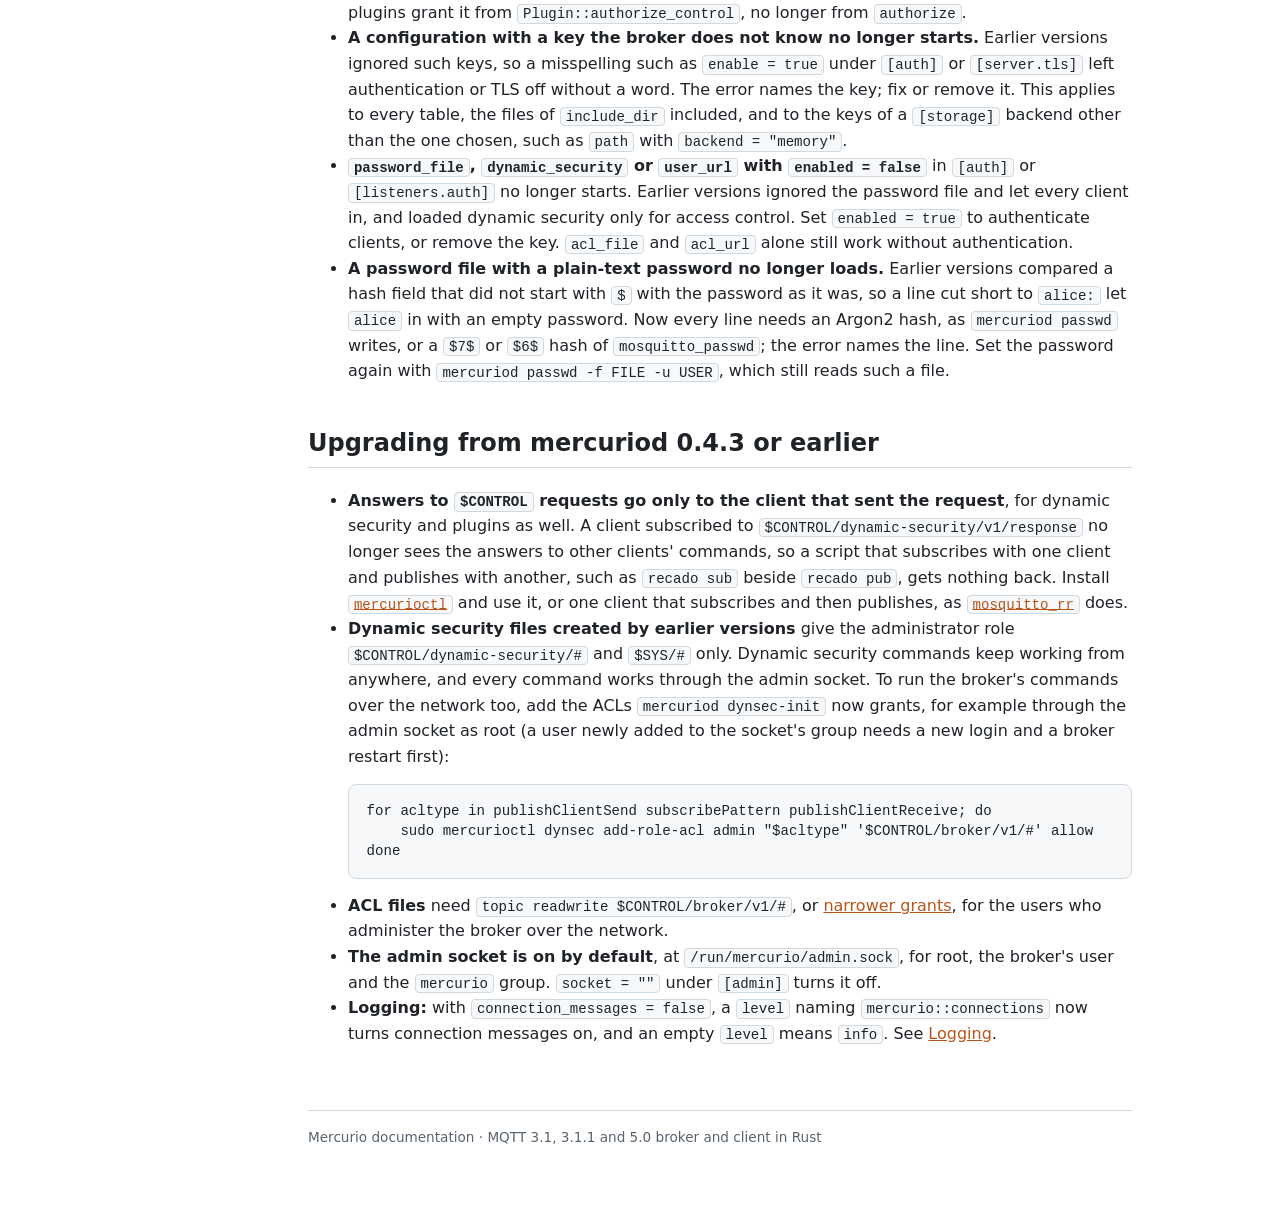
==== commit a3774d0c: "Merge branch 'fix/daemon-odds' Signed-off-by: Guilherme Felipe da Silva <gfsilva.eng@gmail.com>" ====
--- a/docs/admin.html
+++ b/docs/admin.html
@@ -162,7 +162,7 @@
 <tr><td><code>getConfig</code></td><td></td><td>The configuration in use, with the keys of the TOML file. Passwords, credentials in URLs and every plugin <code>config</code> table read <code>"&lt;redacted&gt;"</code>.</td></tr>
 <tr><td><code>getLogLevel</code></td><td></td><td><code>level</code></td></tr>
 <tr><td><code>setLogLevel</code></td><td><code>level</code>: directives as <a href="configuration.html#logging"><code>[logging] level</code></a> takes them</td><td>Nothing. The level lasts until the broker restarts. <code>invalidArgument</code> for an empty or malformed level.</td></tr>
-<tr><td><code>reload</code></td><td></td><td>Rereads the files <a href="security.html#reloading">SIGHUP</a> rereads, and returns <code>items</code>, one per file: <code>item</code>, the plugin it configures (<code>password-file</code>, <code>acl-file</code>, <code>dynamic-security</code> or a <code>[[plugins]]</code> name) or <code>tls</code> for a listener's TLS files, <code>path</code>, the certificate's for <code>tls</code>, <code>ok</code>, and <code>error</code> when it failed. A file that failed keeps its previous contents.</td></tr>
+<tr><td><code>reload</code></td><td></td><td>Rereads the files <a href="security.html#reloading">SIGHUP</a> rereads, and returns <code>items</code>, one per file: <code>item</code>, the plugin it configures (<code>password-file</code>, <code>acl-file</code>, <code>dynamic-security</code> or a <code>[[plugins]]</code> name), <code>tls</code> for a listener's TLS files, or <code>http-auth</code> for the certificate files of <code>[auth.http]</code>, <code>path</code>, the certificate's for <code>tls</code> and the CA's, or else the client certificate's, for <code>http-auth</code>, <code>ok</code>, and <code>error</code> when it failed. A file that failed keeps its previous contents.</td></tr>
 </table>
 
 <h2 id="bans">Bans</h2>
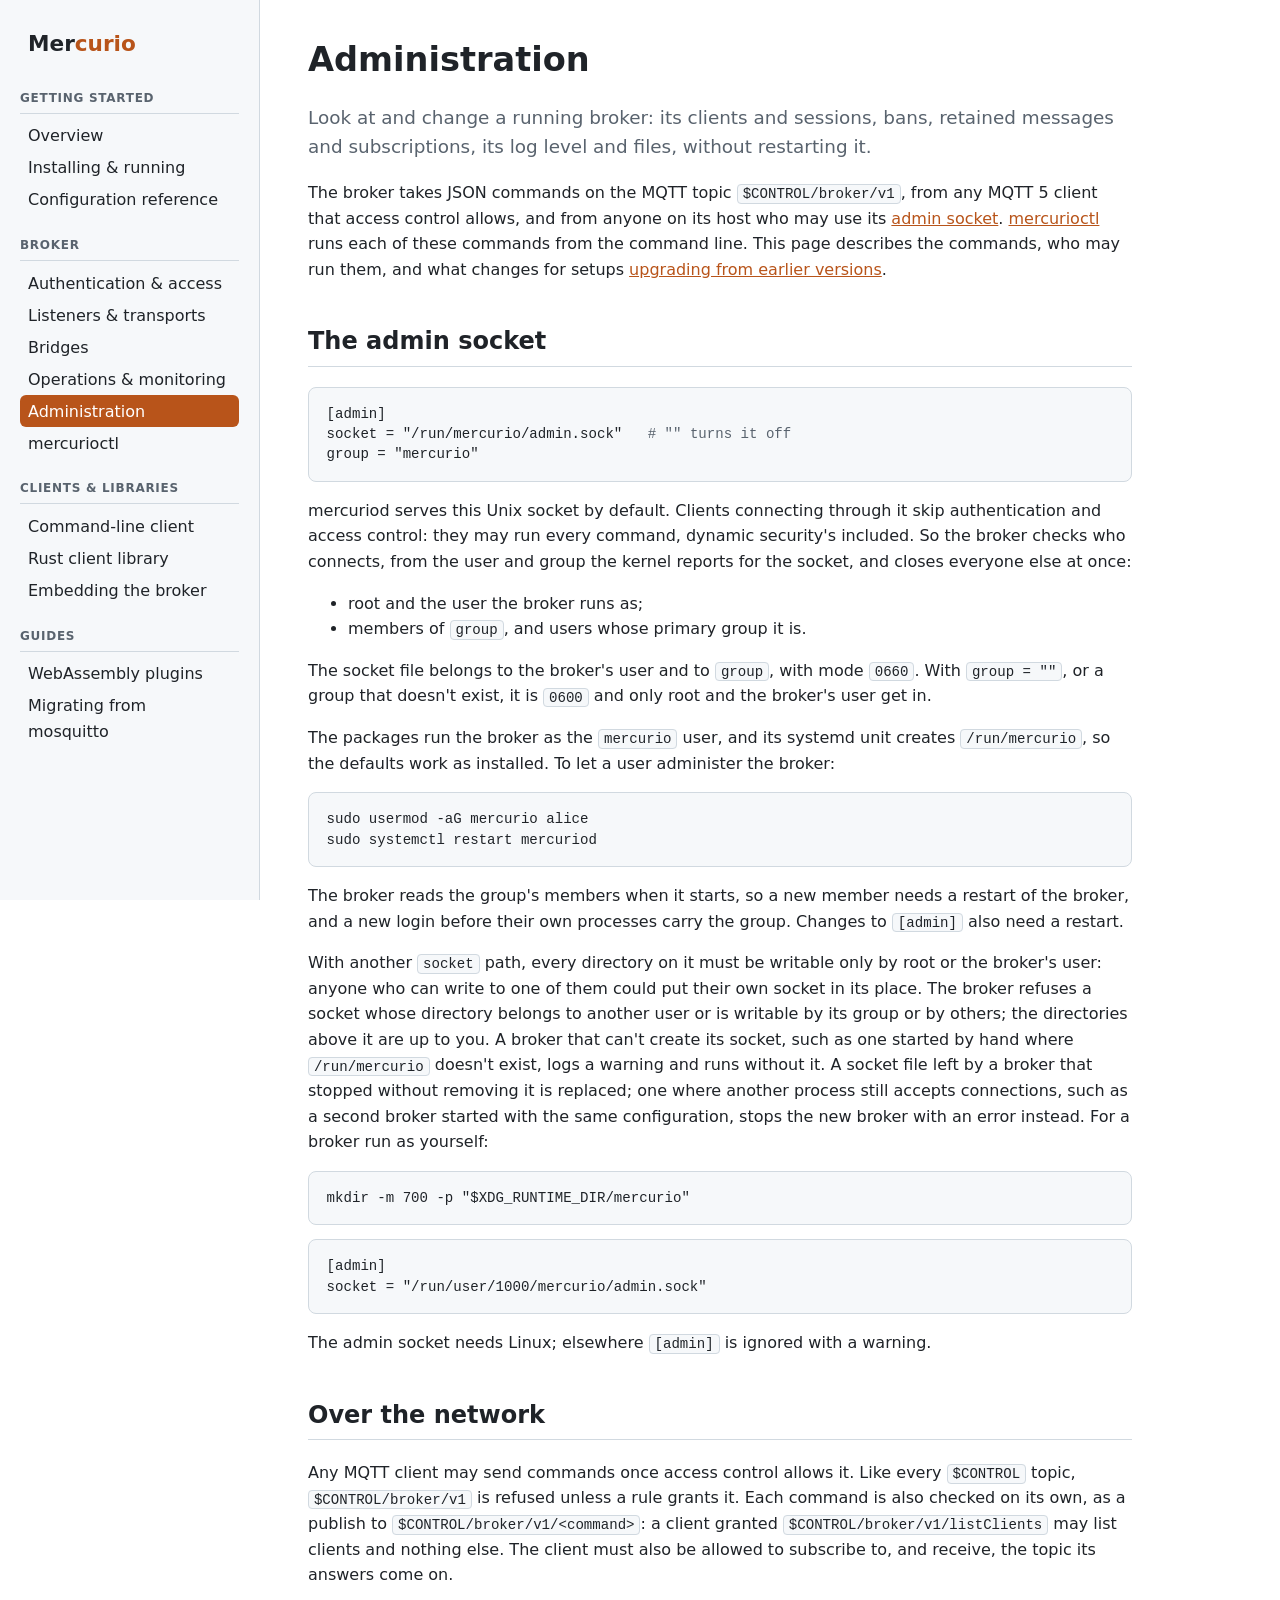
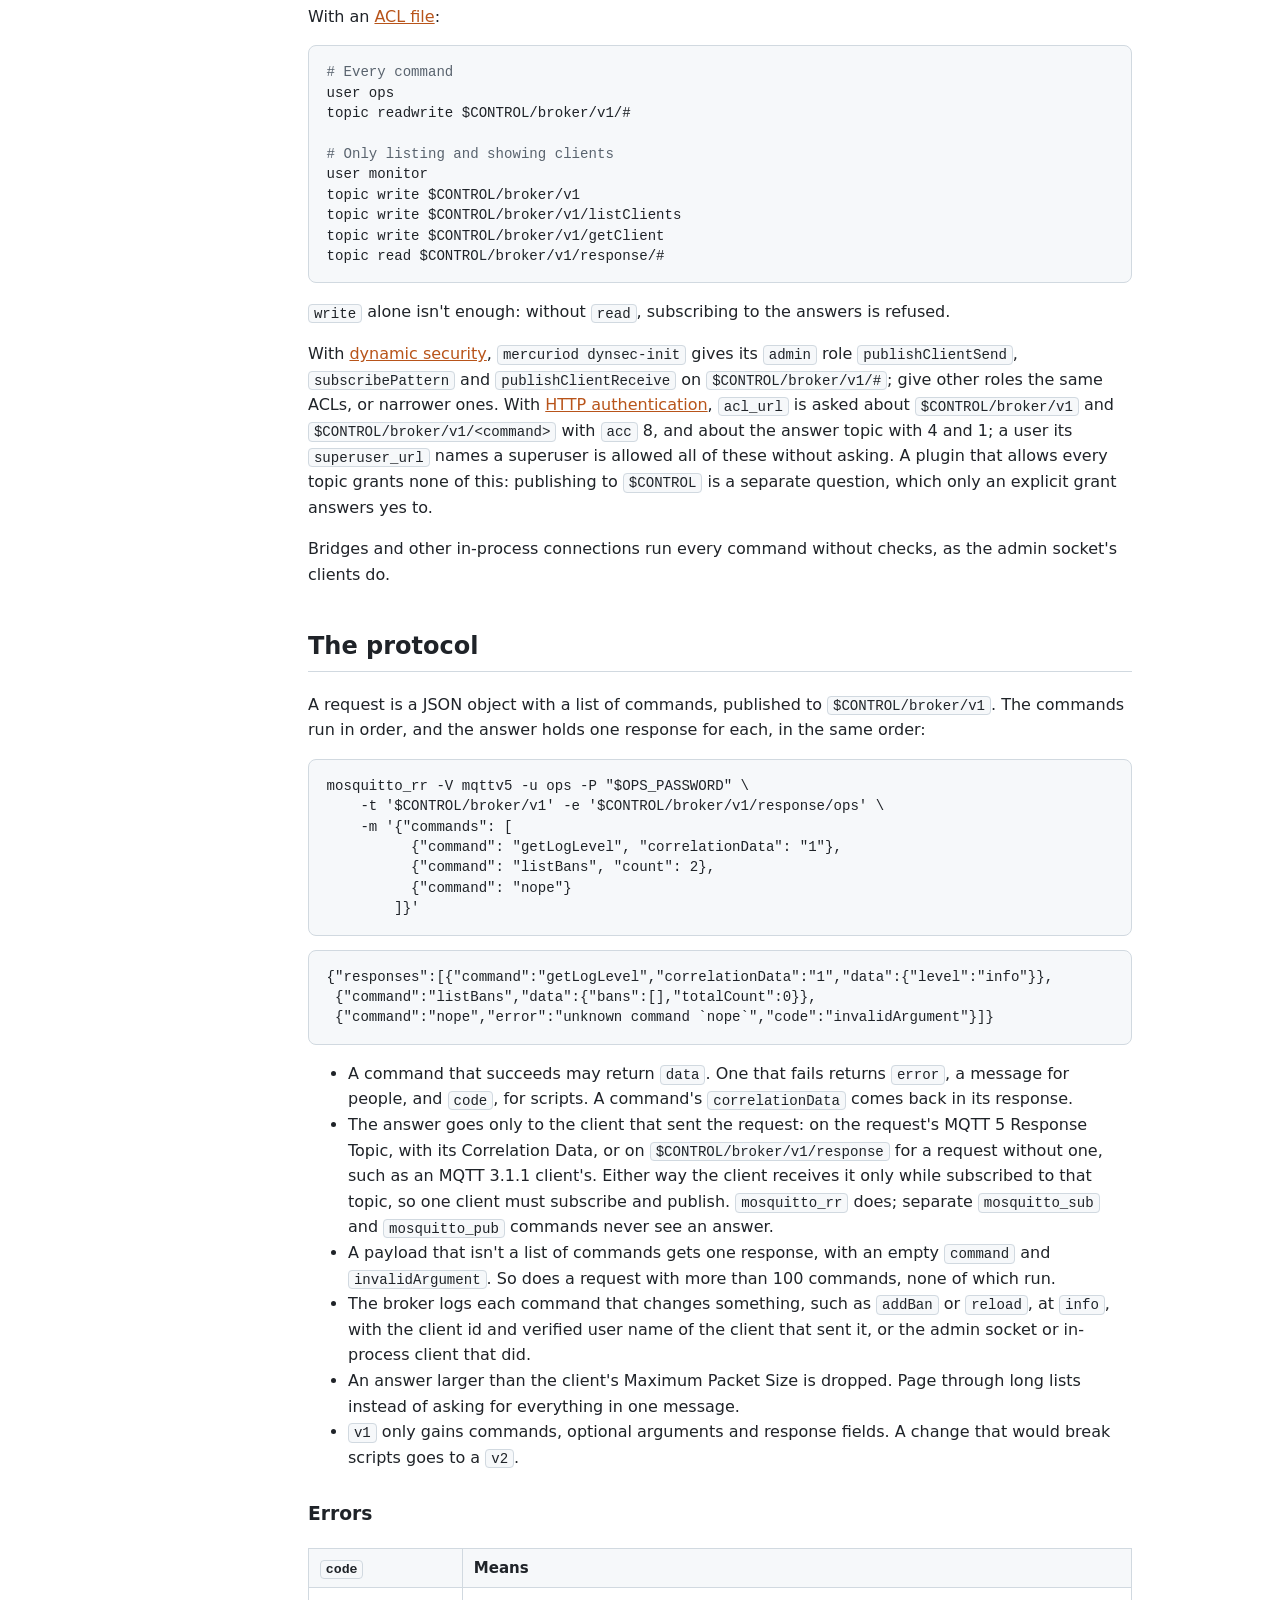
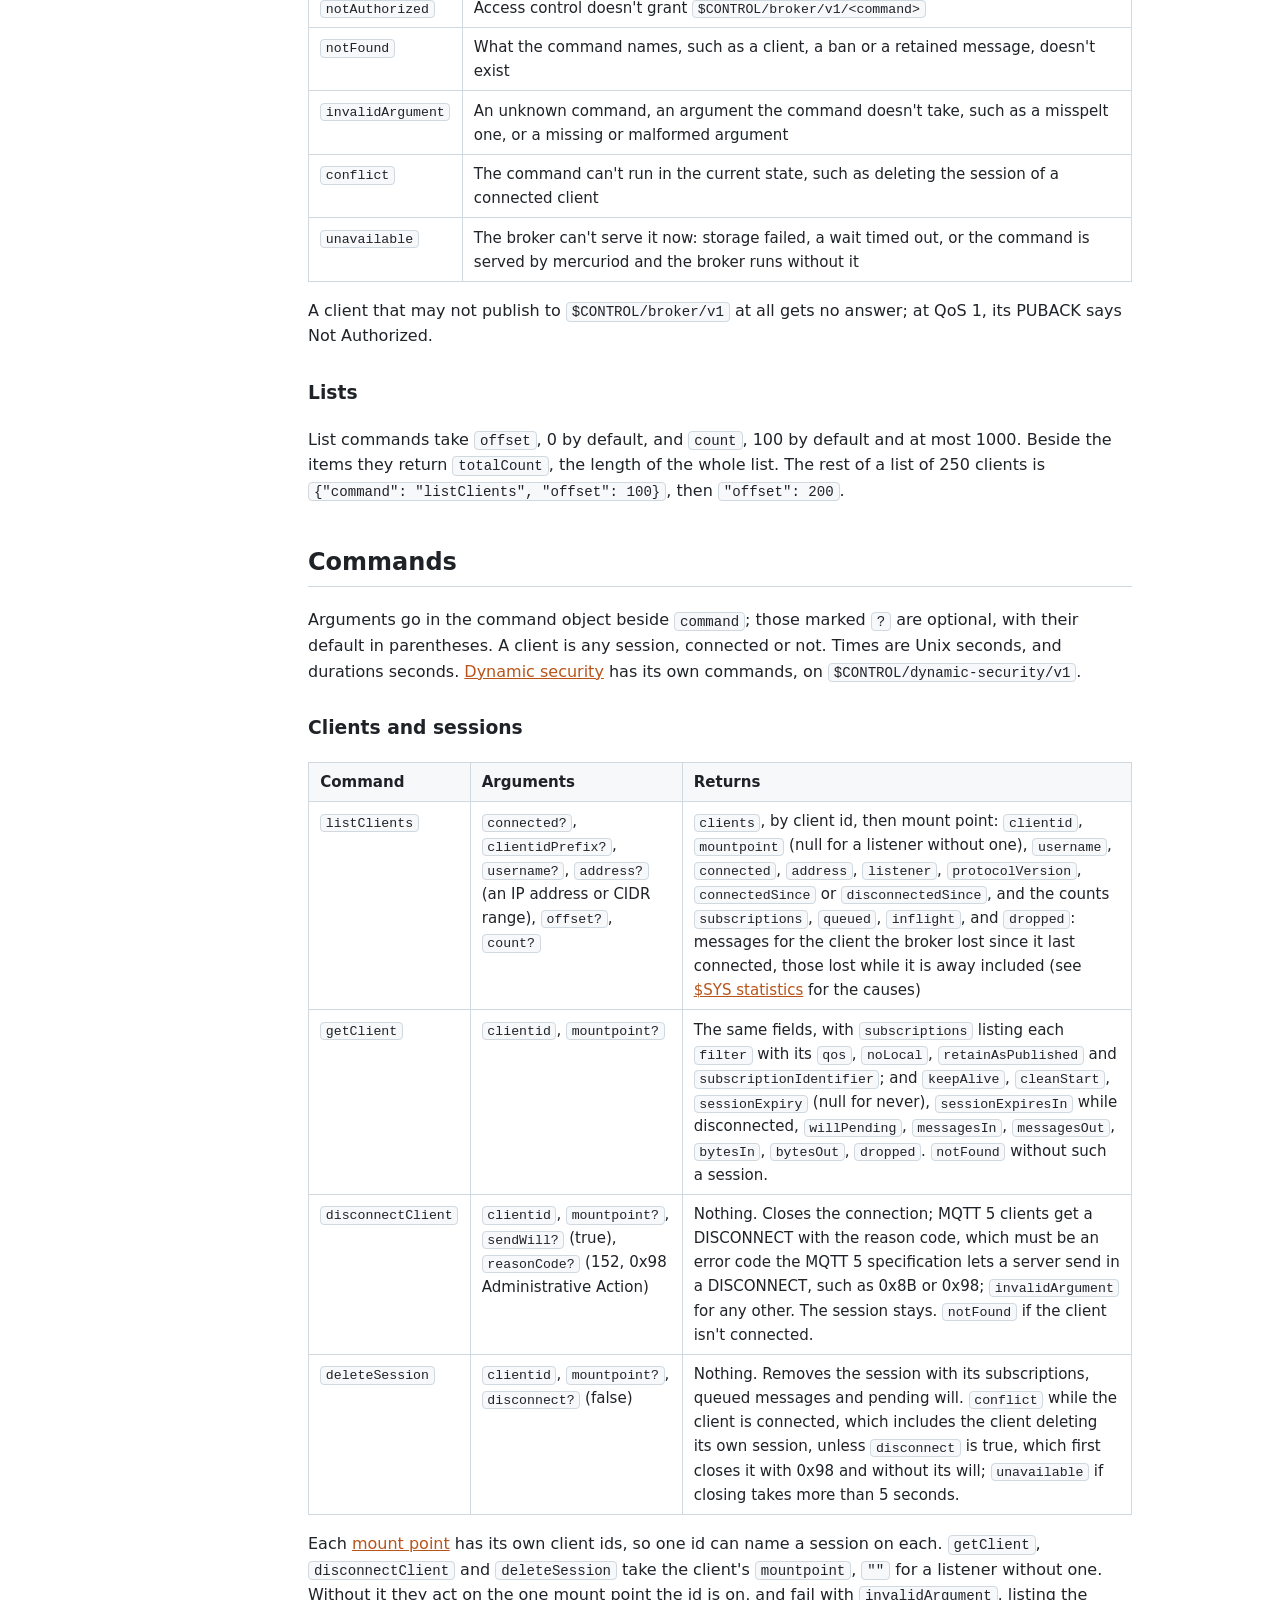
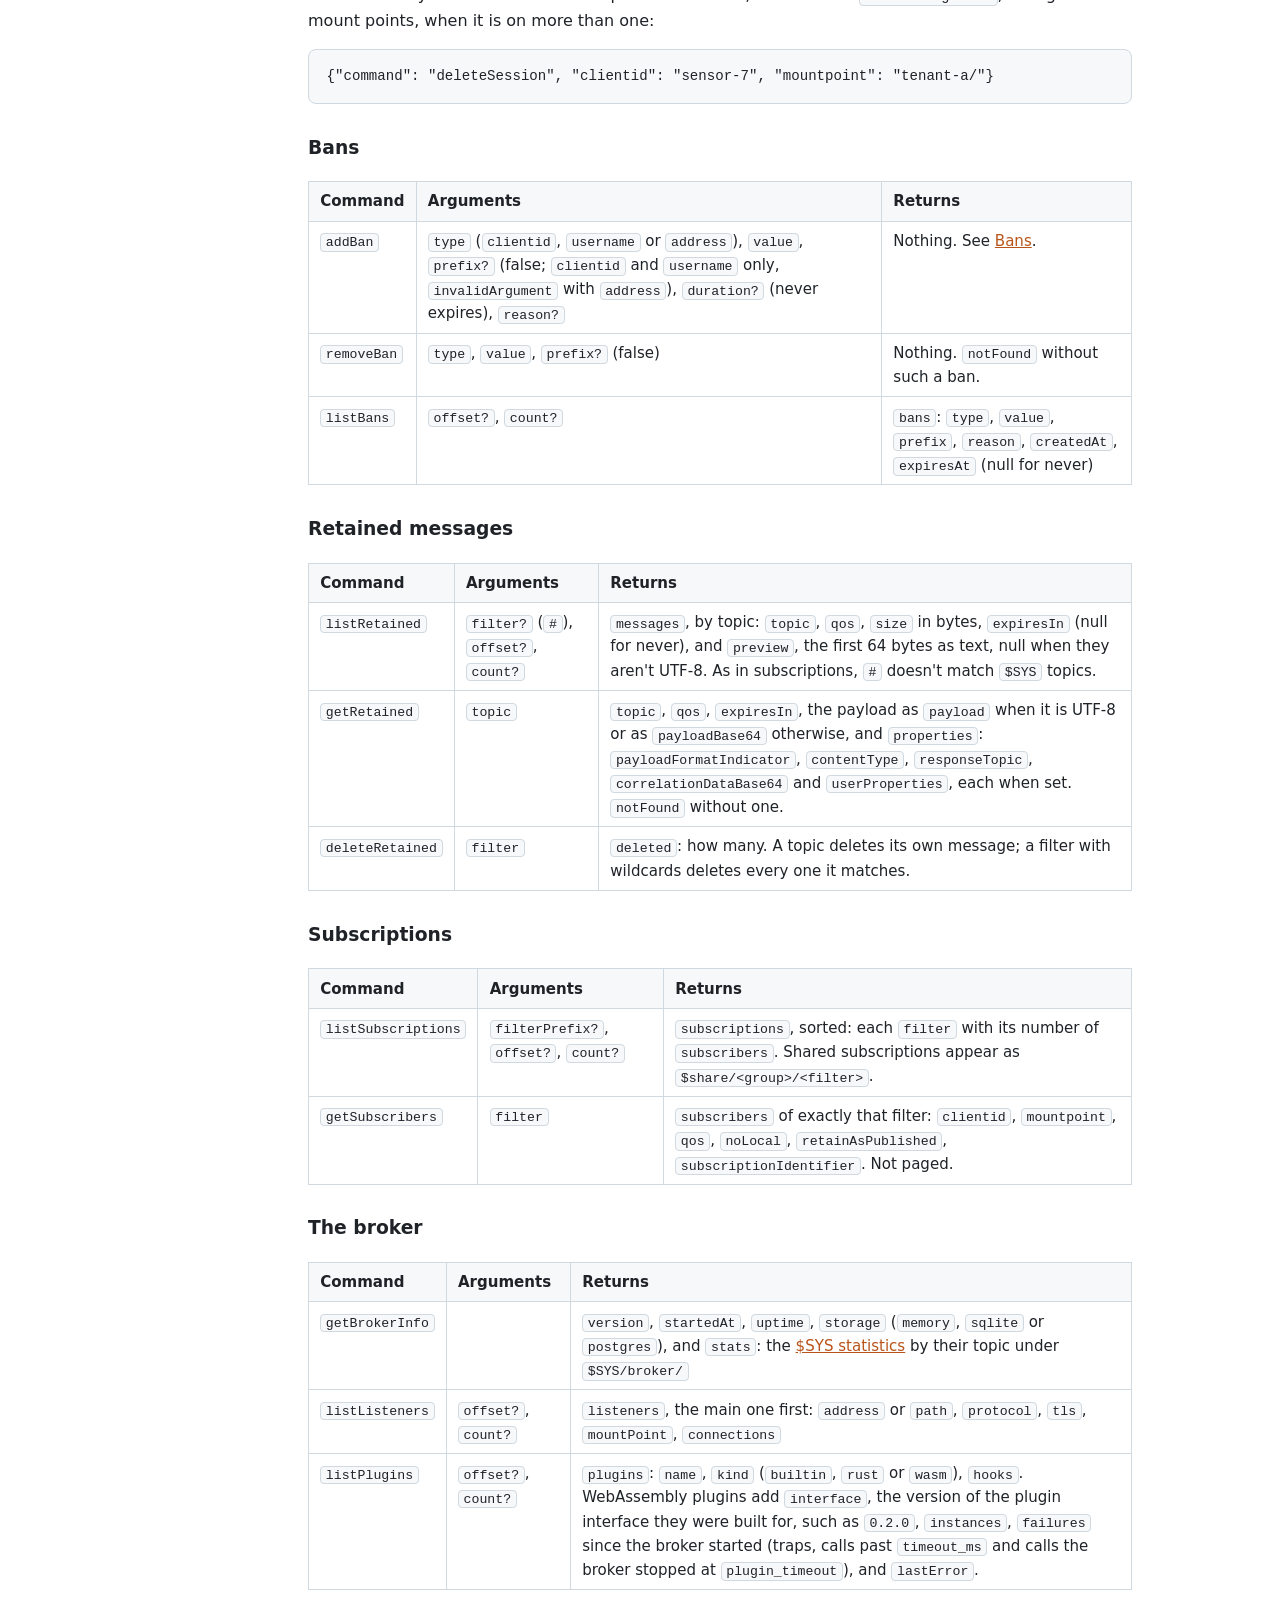
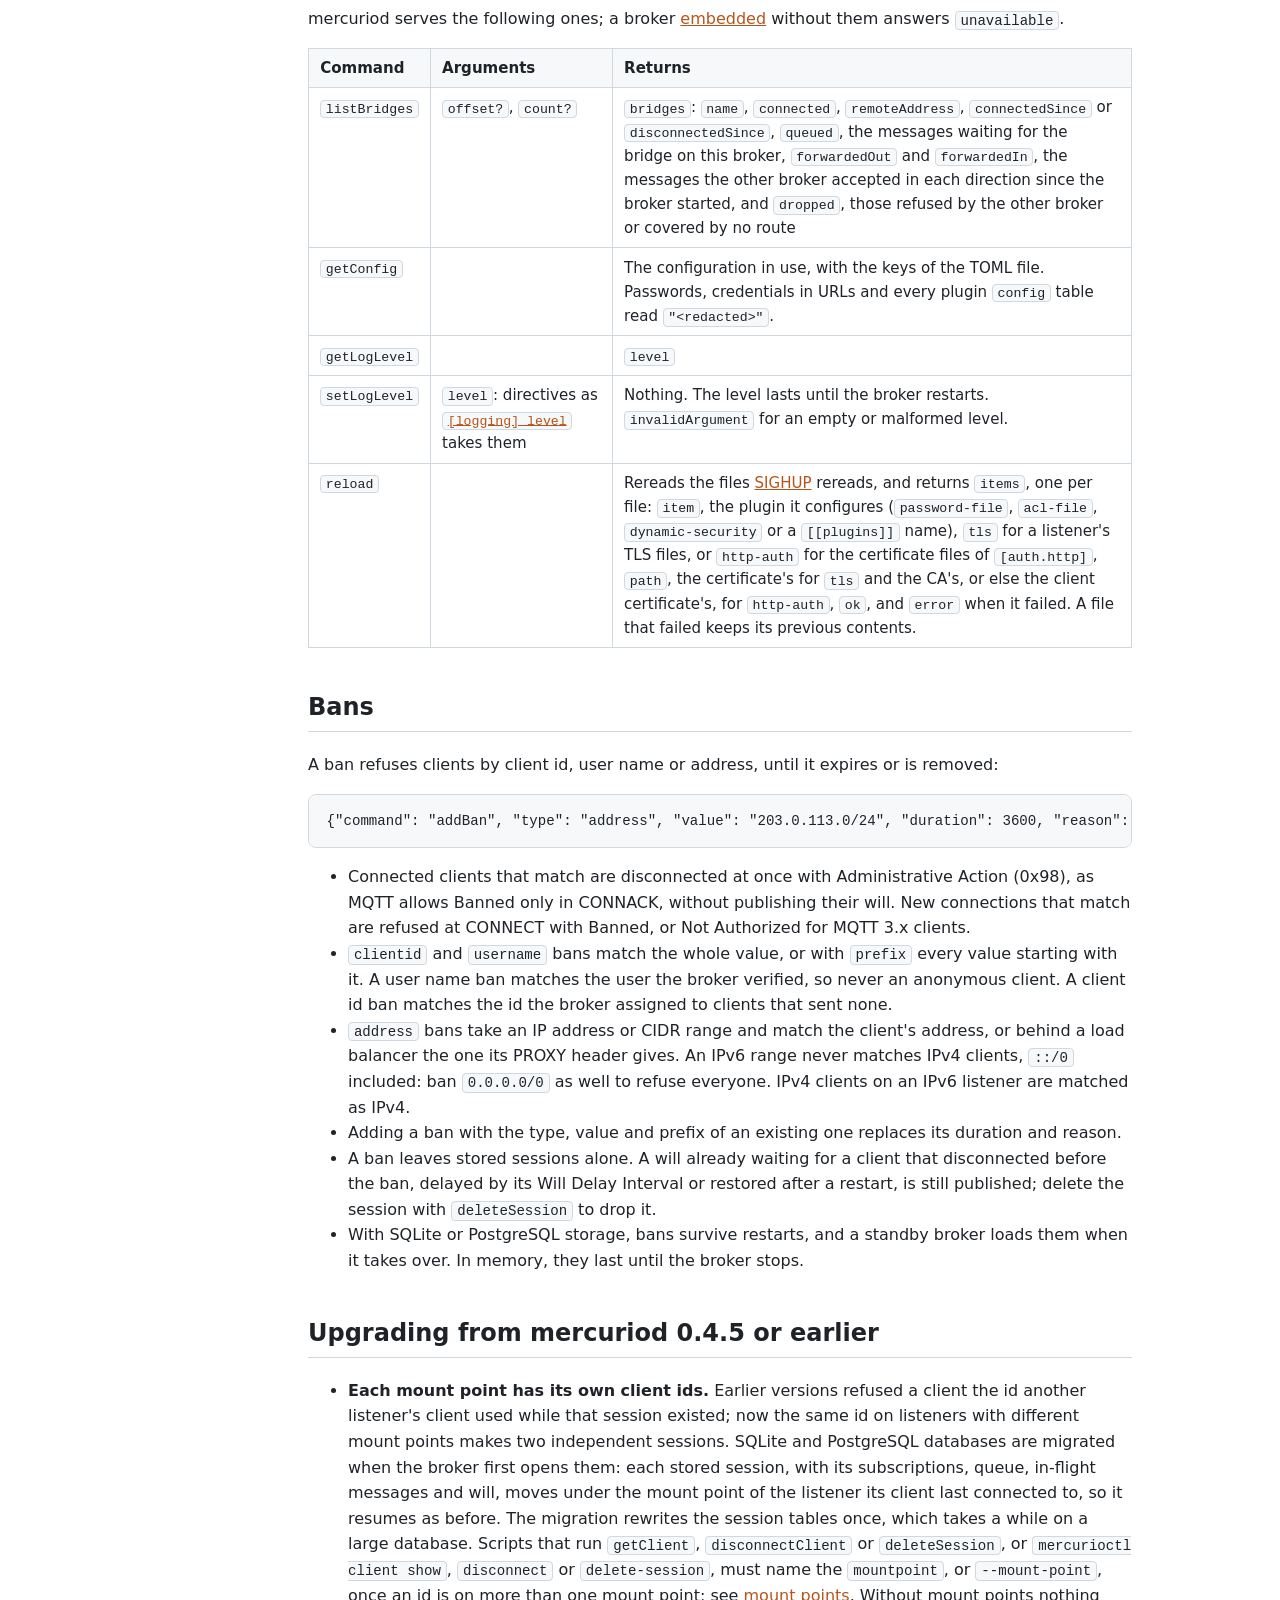
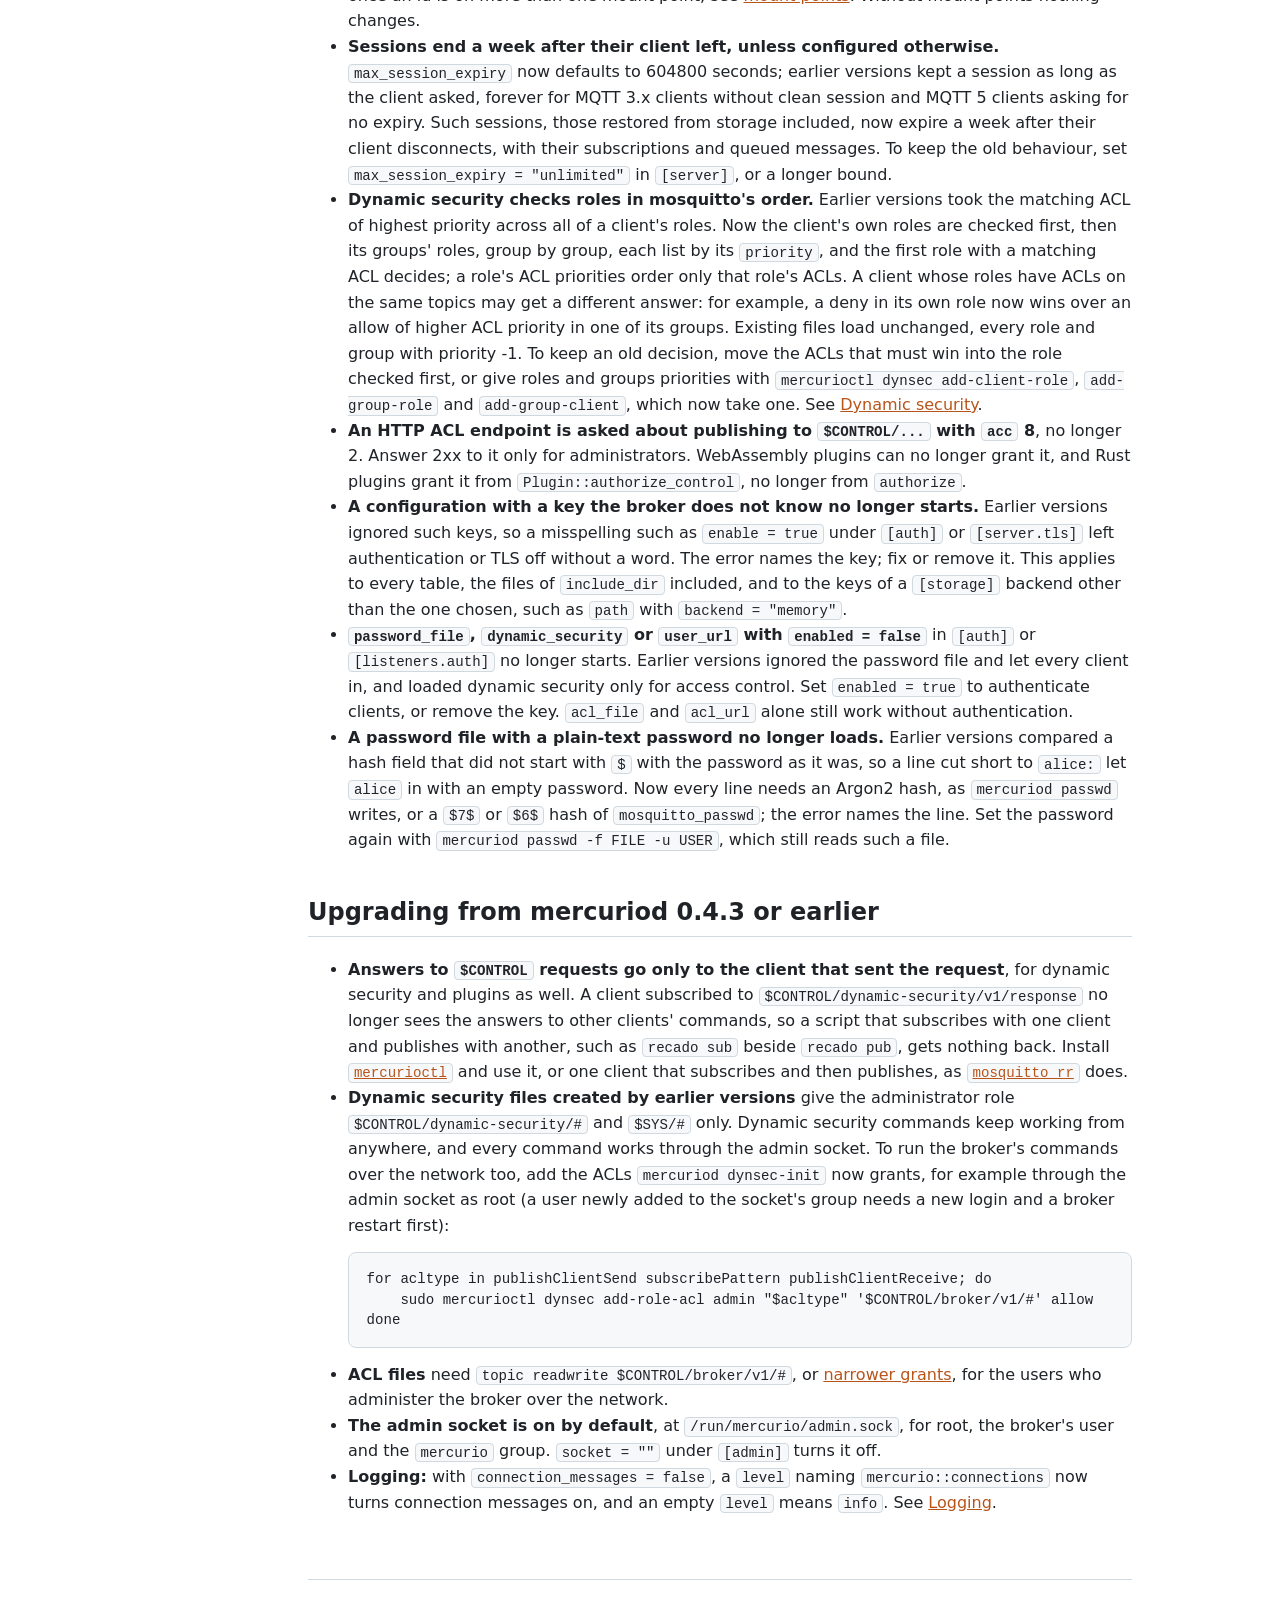
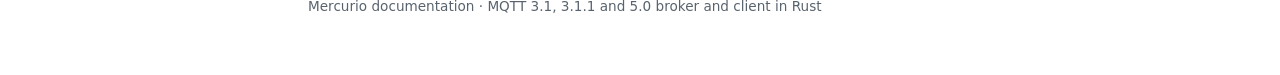
==== commit 60310947: "Merge branch 'feat/mount-point-client-ids' Signed-off-by: Guilherme Felipe da Silva <gfsilva.eng@gma" ====
--- a/docs/admin.html
+++ b/docs/admin.html
@@ -119,11 +119,13 @@
 <h3 id="clients">Clients and sessions</h3>
 <table>
 <tr><th>Command</th><th>Arguments</th><th>Returns</th></tr>
-<tr><td><code>listClients</code></td><td><code>connected?</code>, <code>clientidPrefix?</code>, <code>username?</code>, <code>address?</code> (an IP address or CIDR range), <code>offset?</code>, <code>count?</code></td><td><code>clients</code>, by client id: <code>clientid</code>, <code>username</code>, <code>connected</code>, <code>address</code>, <code>listener</code>, <code>protocolVersion</code>, <code>connectedSince</code> or <code>disconnectedSince</code>, and the counts <code>subscriptions</code>, <code>queued</code>, <code>inflight</code>, and <code>dropped</code>: messages for the client the broker lost since it last connected, those lost while it is away included (see <a href="operations.html#sys">$SYS statistics</a> for the causes)</td></tr>
-<tr><td><code>getClient</code></td><td><code>clientid</code></td><td>The same fields, with <code>subscriptions</code> listing each <code>filter</code> with its <code>qos</code>, <code>noLocal</code>, <code>retainAsPublished</code> and <code>subscriptionIdentifier</code>; and <code>keepAlive</code>, <code>cleanStart</code>, <code>sessionExpiry</code> (null for never), <code>sessionExpiresIn</code> while disconnected, <code>willPending</code>, <code>messagesIn</code>, <code>messagesOut</code>, <code>bytesIn</code>, <code>bytesOut</code>, <code>dropped</code>. <code>notFound</code> without such a session.</td></tr>
-<tr><td><code>disconnectClient</code></td><td><code>clientid</code>, <code>sendWill?</code> (true), <code>reasonCode?</code> (152, 0x98 Administrative Action)</td><td>Nothing. Closes the connection; MQTT 5 clients get a DISCONNECT with the reason code, which must be an error code the MQTT 5 specification lets a server send in a DISCONNECT, such as 0x8B or 0x98; <code>invalidArgument</code> for any other. The session stays. <code>notFound</code> if the client isn't connected.</td></tr>
-<tr><td><code>deleteSession</code></td><td><code>clientid</code>, <code>disconnect?</code> (false)</td><td>Nothing. Removes the session with its subscriptions, queued messages and pending will. <code>conflict</code> while the client is connected, which includes the client deleting its own session, unless <code>disconnect</code> is true, which first closes it with 0x98 and without its will; <code>unavailable</code> if closing takes more than 5 seconds.</td></tr>
-</table>
+<tr><td><code>listClients</code></td><td><code>connected?</code>, <code>clientidPrefix?</code>, <code>username?</code>, <code>address?</code> (an IP address or CIDR range), <code>offset?</code>, <code>count?</code></td><td><code>clients</code>, by client id, then mount point: <code>clientid</code>, <code>mountpoint</code> (null for a listener without one), <code>username</code>, <code>connected</code>, <code>address</code>, <code>listener</code>, <code>protocolVersion</code>, <code>connectedSince</code> or <code>disconnectedSince</code>, and the counts <code>subscriptions</code>, <code>queued</code>, <code>inflight</code>, and <code>dropped</code>: messages for the client the broker lost since it last connected, those lost while it is away included (see <a href="operations.html#sys">$SYS statistics</a> for the causes)</td></tr>
+<tr><td><code>getClient</code></td><td><code>clientid</code>, <code>mountpoint?</code></td><td>The same fields, with <code>subscriptions</code> listing each <code>filter</code> with its <code>qos</code>, <code>noLocal</code>, <code>retainAsPublished</code> and <code>subscriptionIdentifier</code>; and <code>keepAlive</code>, <code>cleanStart</code>, <code>sessionExpiry</code> (null for never), <code>sessionExpiresIn</code> while disconnected, <code>willPending</code>, <code>messagesIn</code>, <code>messagesOut</code>, <code>bytesIn</code>, <code>bytesOut</code>, <code>dropped</code>. <code>notFound</code> without such a session.</td></tr>
+<tr><td><code>disconnectClient</code></td><td><code>clientid</code>, <code>mountpoint?</code>, <code>sendWill?</code> (true), <code>reasonCode?</code> (152, 0x98 Administrative Action)</td><td>Nothing. Closes the connection; MQTT 5 clients get a DISCONNECT with the reason code, which must be an error code the MQTT 5 specification lets a server send in a DISCONNECT, such as 0x8B or 0x98; <code>invalidArgument</code> for any other. The session stays. <code>notFound</code> if the client isn't connected.</td></tr>
+<tr><td><code>deleteSession</code></td><td><code>clientid</code>, <code>mountpoint?</code>, <code>disconnect?</code> (false)</td><td>Nothing. Removes the session with its subscriptions, queued messages and pending will. <code>conflict</code> while the client is connected, which includes the client deleting its own session, unless <code>disconnect</code> is true, which first closes it with 0x98 and without its will; <code>unavailable</code> if closing takes more than 5 seconds.</td></tr>
+</table>
+<p id="mount-points">Each <a href="listeners.html#mount-points">mount point</a> has its own client ids, so one id can name a session on each. <code>getClient</code>, <code>disconnectClient</code> and <code>deleteSession</code> take the client's <code>mountpoint</code>, <code>""</code> for a listener without one. Without it they act on the one mount point the id is on, and fail with <code>invalidArgument</code>, listing the mount points, when it is on more than one:</p>
+<pre>{"command": "deleteSession", "clientid": "sensor-7", "mountpoint": "tenant-a/"}</pre>
 
 <h3 id="ban-commands">Bans</h3>
 <table>
@@ -145,7 +147,7 @@
 <table>
 <tr><th>Command</th><th>Arguments</th><th>Returns</th></tr>
 <tr><td><code>listSubscriptions</code></td><td><code>filterPrefix?</code>, <code>offset?</code>, <code>count?</code></td><td><code>subscriptions</code>, sorted: each <code>filter</code> with its number of <code>subscribers</code>. Shared subscriptions appear as <code>$share/&lt;group&gt;/&lt;filter&gt;</code>.</td></tr>
-<tr><td><code>getSubscribers</code></td><td><code>filter</code></td><td><code>subscribers</code> of exactly that filter: <code>clientid</code>, <code>qos</code>, <code>noLocal</code>, <code>retainAsPublished</code>, <code>subscriptionIdentifier</code>. Not paged.</td></tr>
+<tr><td><code>getSubscribers</code></td><td><code>filter</code></td><td><code>subscribers</code> of exactly that filter: <code>clientid</code>, <code>mountpoint</code>, <code>qos</code>, <code>noLocal</code>, <code>retainAsPublished</code>, <code>subscriptionIdentifier</code>. Not paged.</td></tr>
 </table>
 
 <h3 id="broker">The broker</h3>
@@ -179,6 +181,7 @@
 
 <h2 id="upgrading-0.4.5">Upgrading from mercuriod 0.4.5 or earlier</h2>
 <ul>
+<li><strong>Each mount point has its own client ids.</strong> Earlier versions refused a client the id another listener's client used while that session existed; now the same id on listeners with different mount points makes two independent sessions. SQLite and PostgreSQL databases are migrated when the broker first opens them: each stored session, with its subscriptions, queue, in-flight messages and will, moves under the mount point of the listener its client last connected to, so it resumes as before. The migration rewrites the session tables once, which takes a while on a large database. Scripts that run <code>getClient</code>, <code>disconnectClient</code> or <code>deleteSession</code>, or <code>mercurioctl client show</code>, <code>disconnect</code> or <code>delete-session</code>, must name the <code>mountpoint</code>, or <code>--mount-point</code>, once an id is on more than one mount point; see <a href="#mount-points">mount points</a>. Without mount points nothing changes.</li>
 <li><strong>Sessions end a week after their client left, unless configured otherwise.</strong> <code>max_session_expiry</code> now defaults to 604800 seconds; earlier versions kept a session as long as the client asked, forever for MQTT 3.x clients without clean session and MQTT 5 clients asking for no expiry. Such sessions, those restored from storage included, now expire a week after their client disconnects, with their subscriptions and queued messages. To keep the old behaviour, set <code>max_session_expiry = "unlimited"</code> in <code>[server]</code>, or a longer bound.</li>
 <li><strong>Dynamic security checks roles in mosquitto's order.</strong> Earlier versions took the matching ACL of highest priority across all of a client's roles. Now the client's own roles are checked first, then its groups' roles, group by group, each list by its <code>priority</code>, and the first role with a matching ACL decides; a role's ACL priorities order only that role's ACLs. A client whose roles have ACLs on the same topics may get a different answer: for example, a deny in its own role now wins over an allow of higher ACL priority in one of its groups. Existing files load unchanged, every role and group with priority -1. To keep an old decision, move the ACLs that must win into the role checked first, or give roles and groups priorities with <code>mercurioctl dynsec add-client-role</code>, <code>add-group-role</code> and <code>add-group-client</code>, which now take one. See <a href="security.html#dynamic-security">Dynamic security</a>.</li>
 <li><strong>An HTTP ACL endpoint is asked about publishing to <code>$CONTROL/...</code> with <code>acc</code> 8</strong>, no longer 2. Answer 2xx to it only for administrators. WebAssembly plugins can no longer grant it, and Rust plugins grant it from <code>Plugin::authorize_control</code>, no longer from <code>authorize</code>.</li>
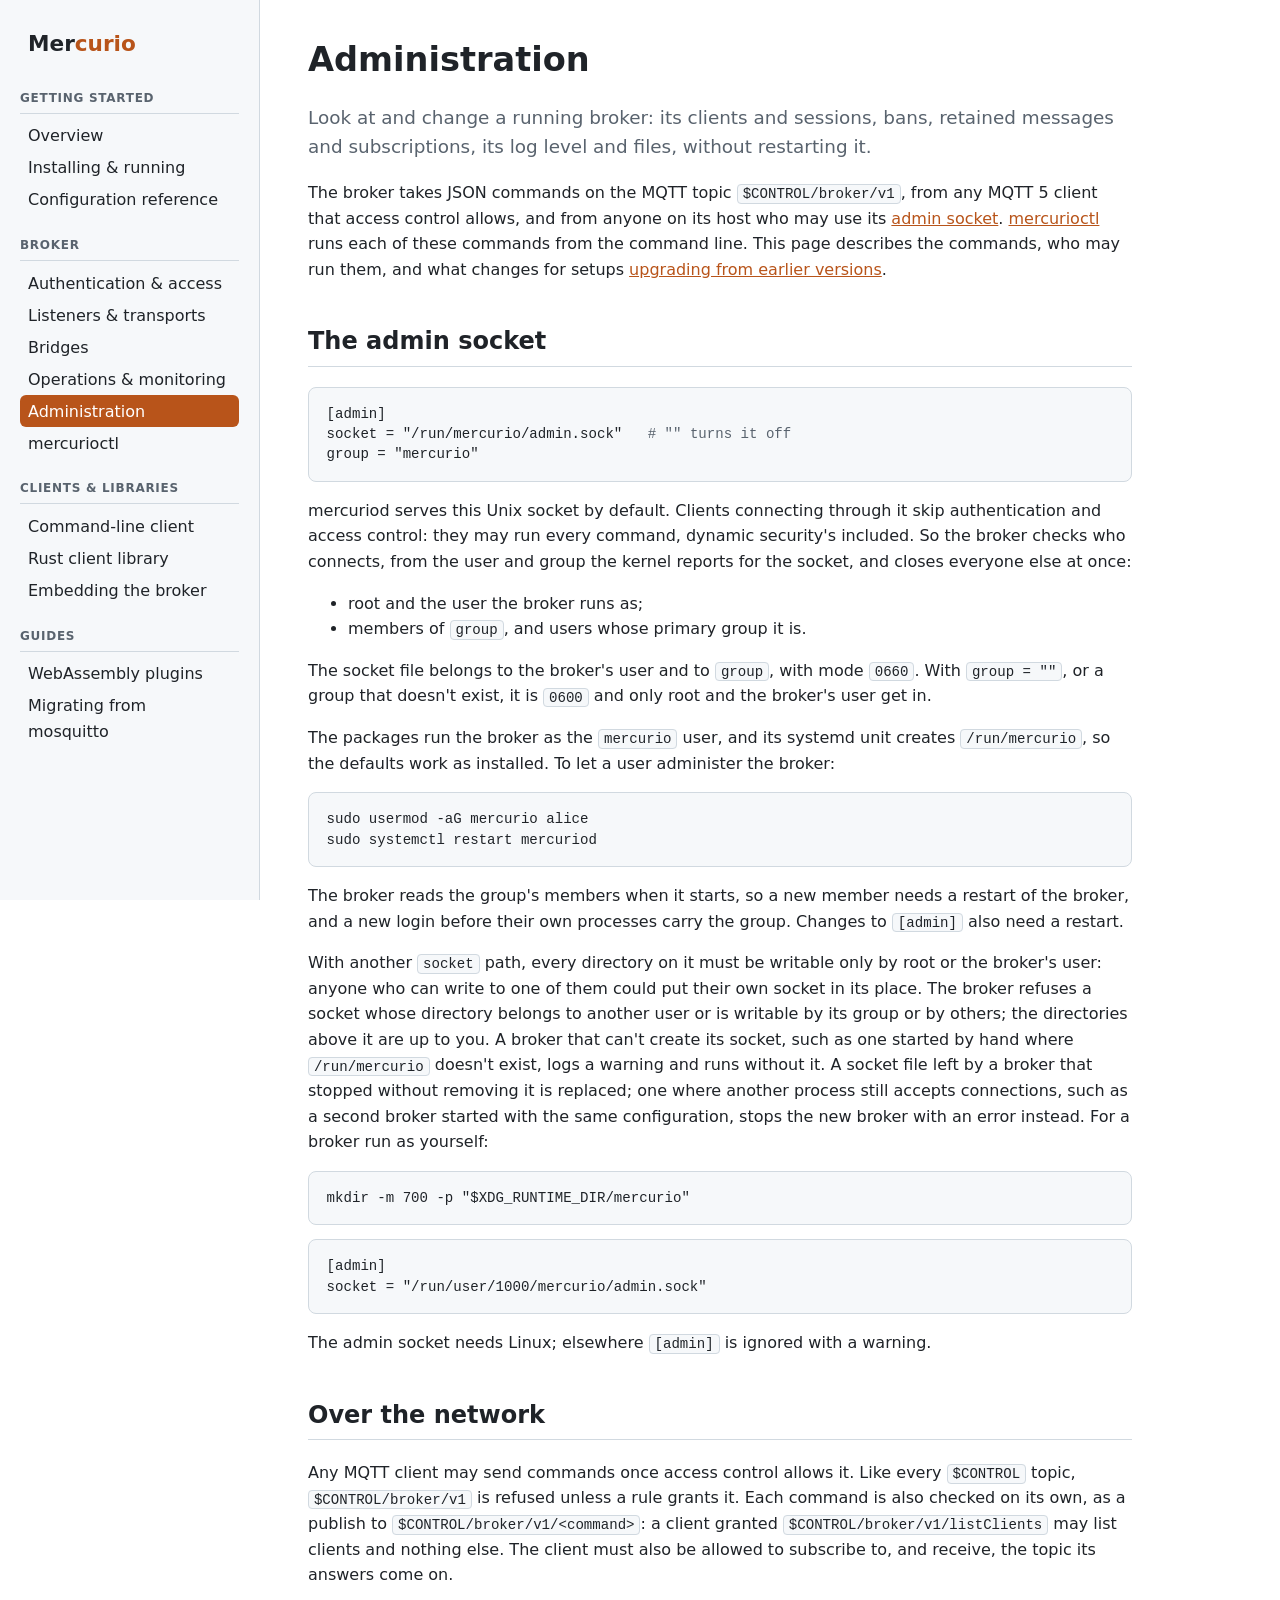
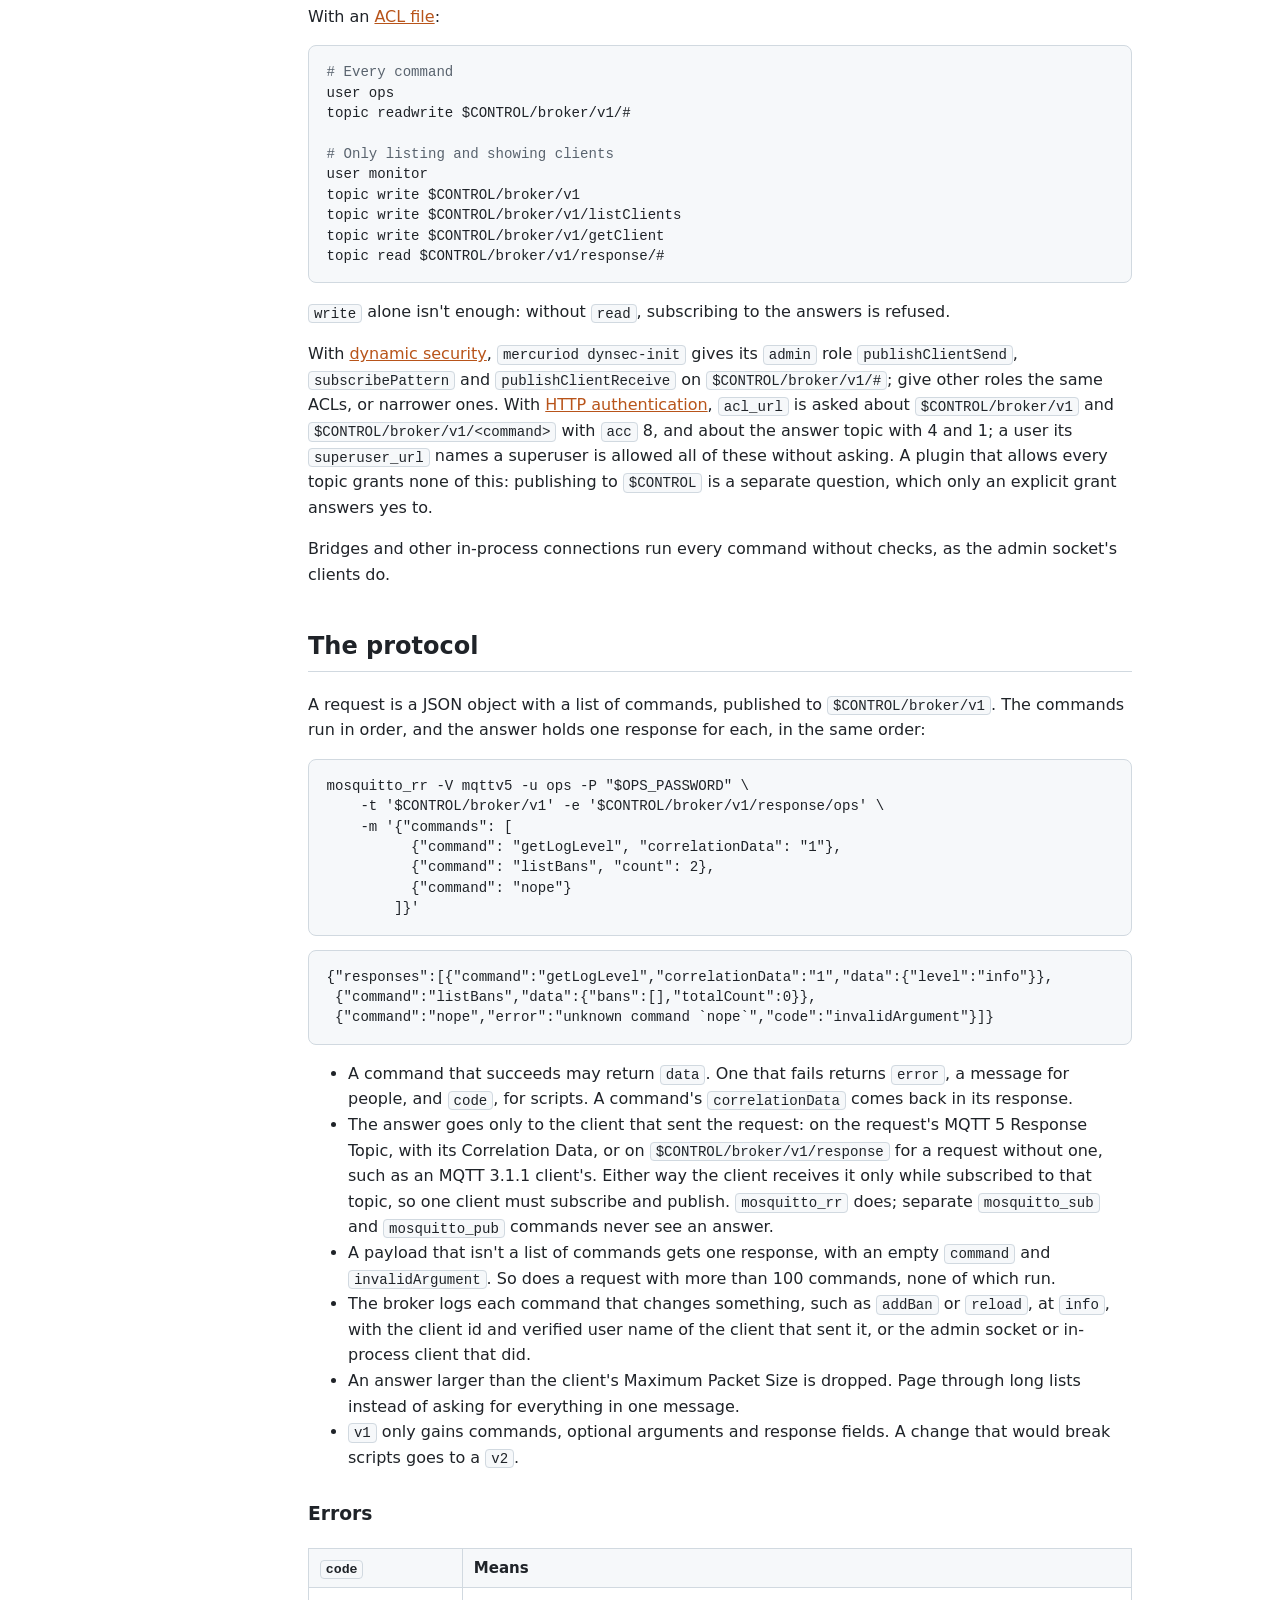
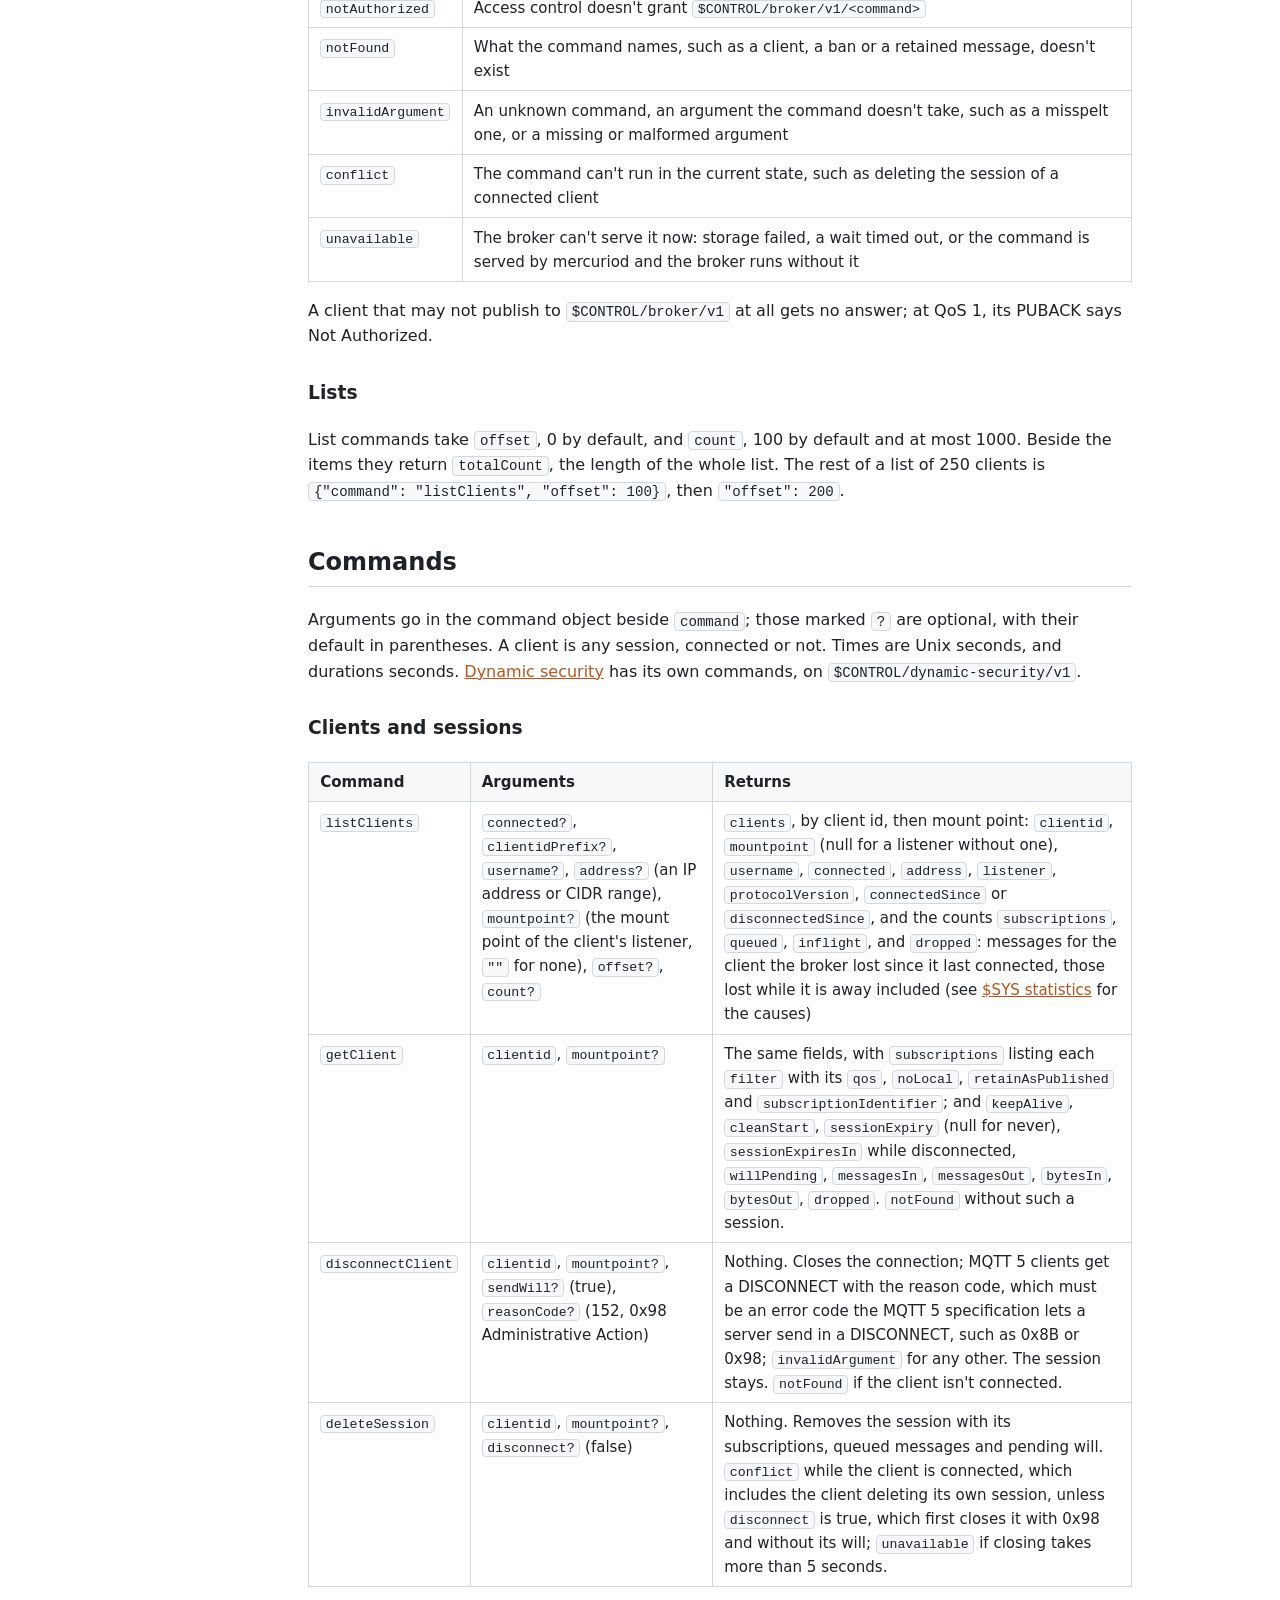
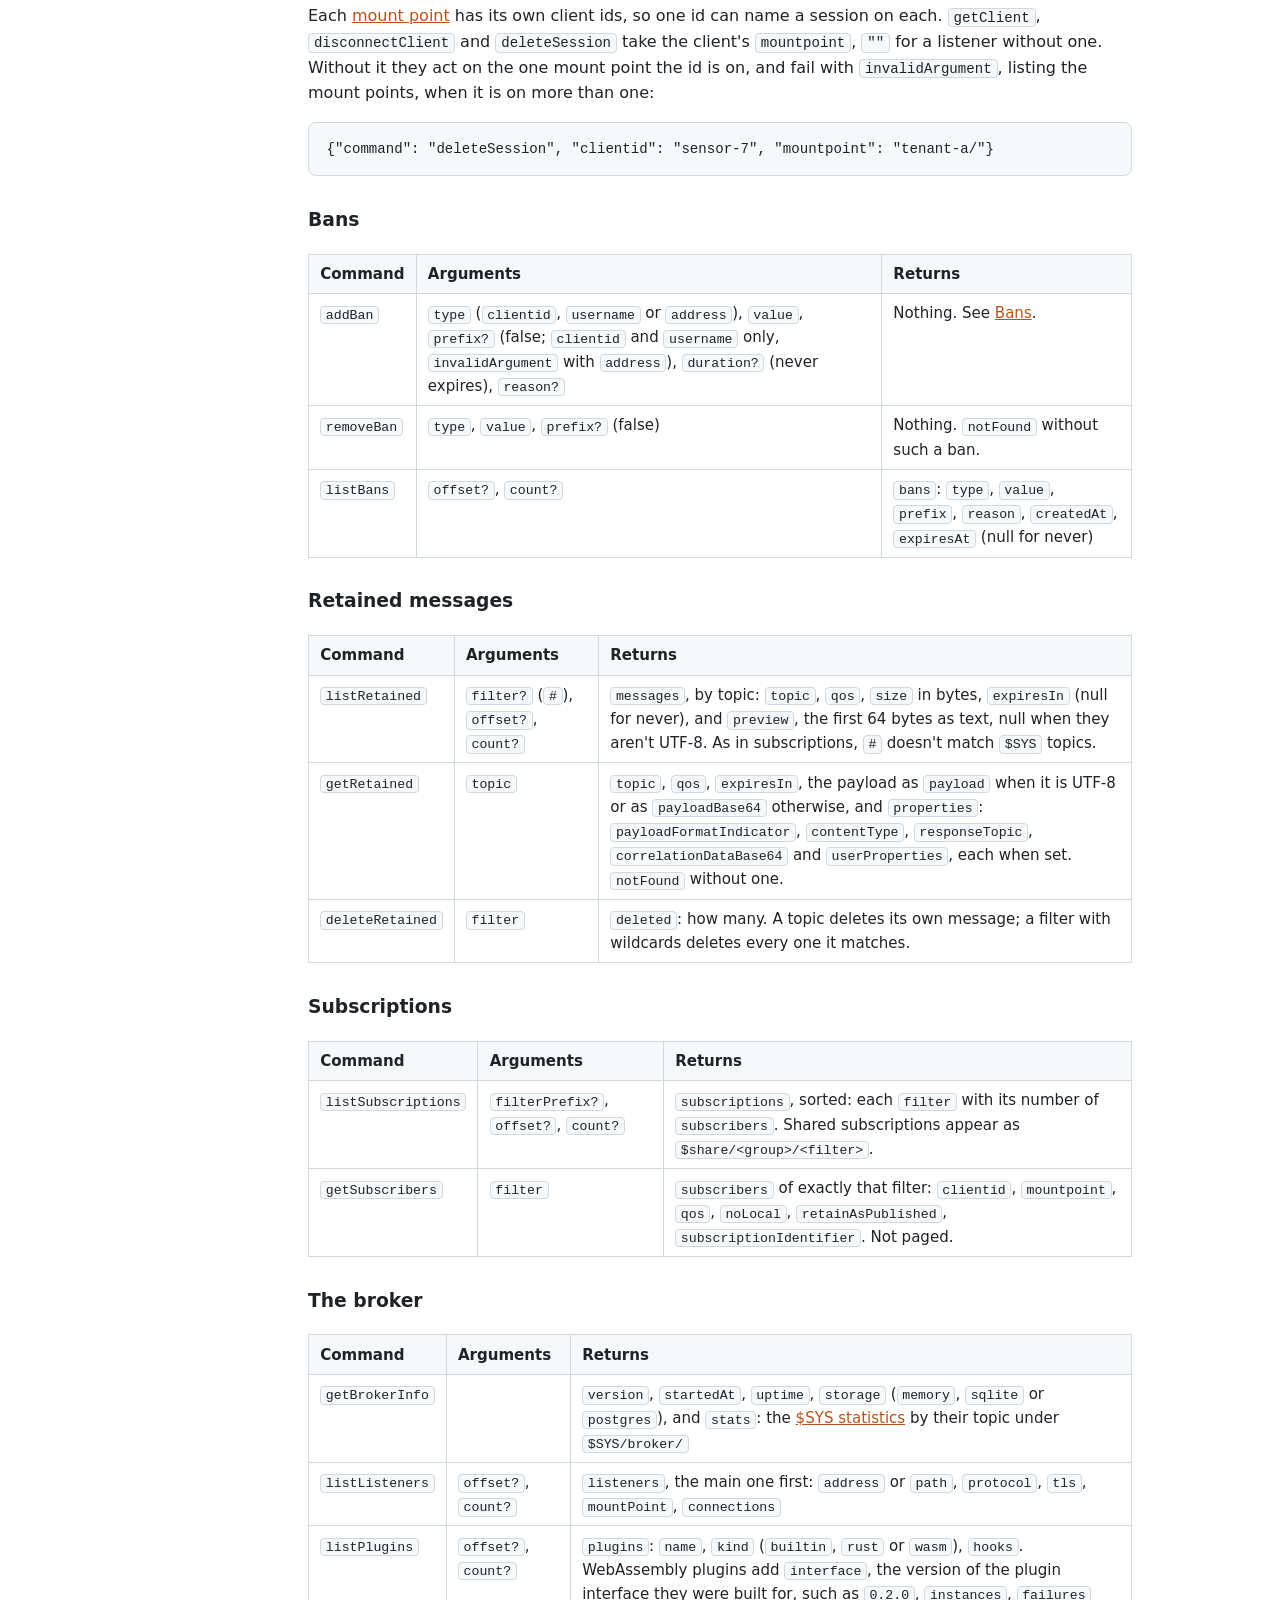
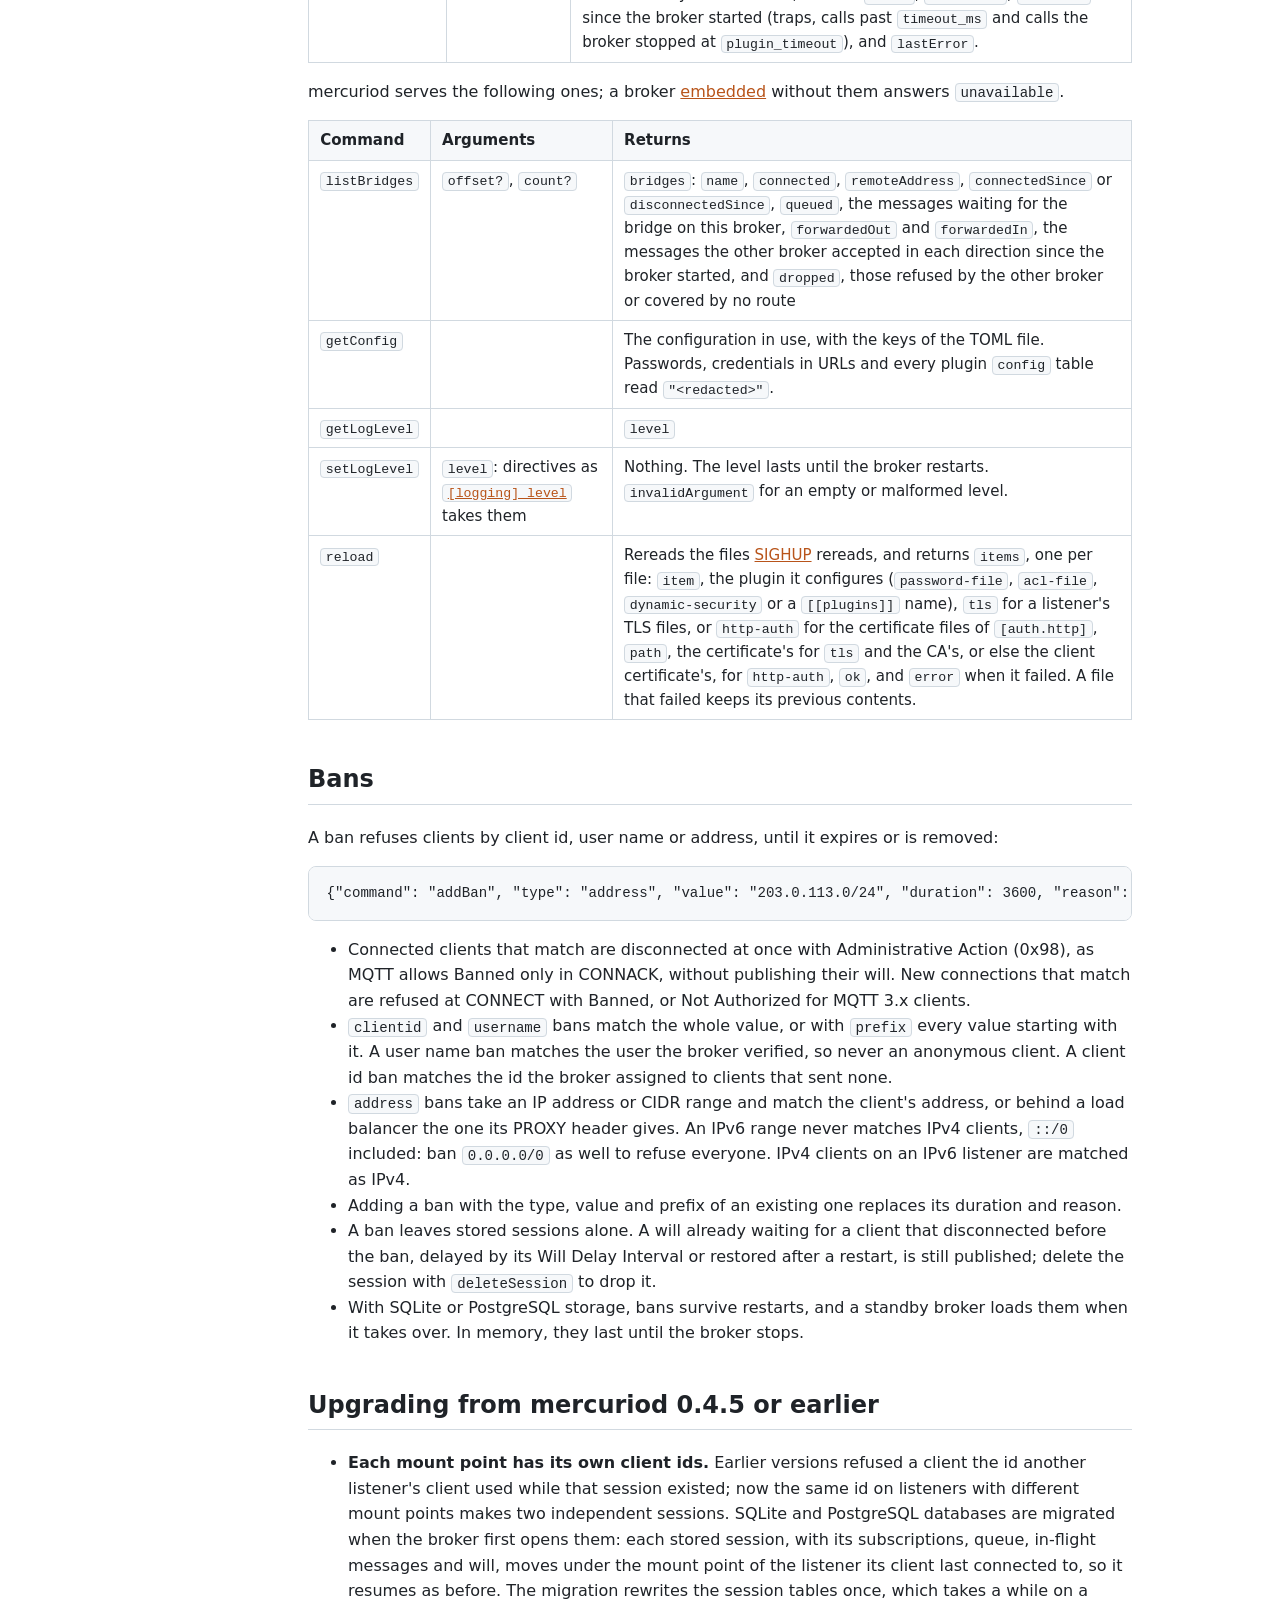
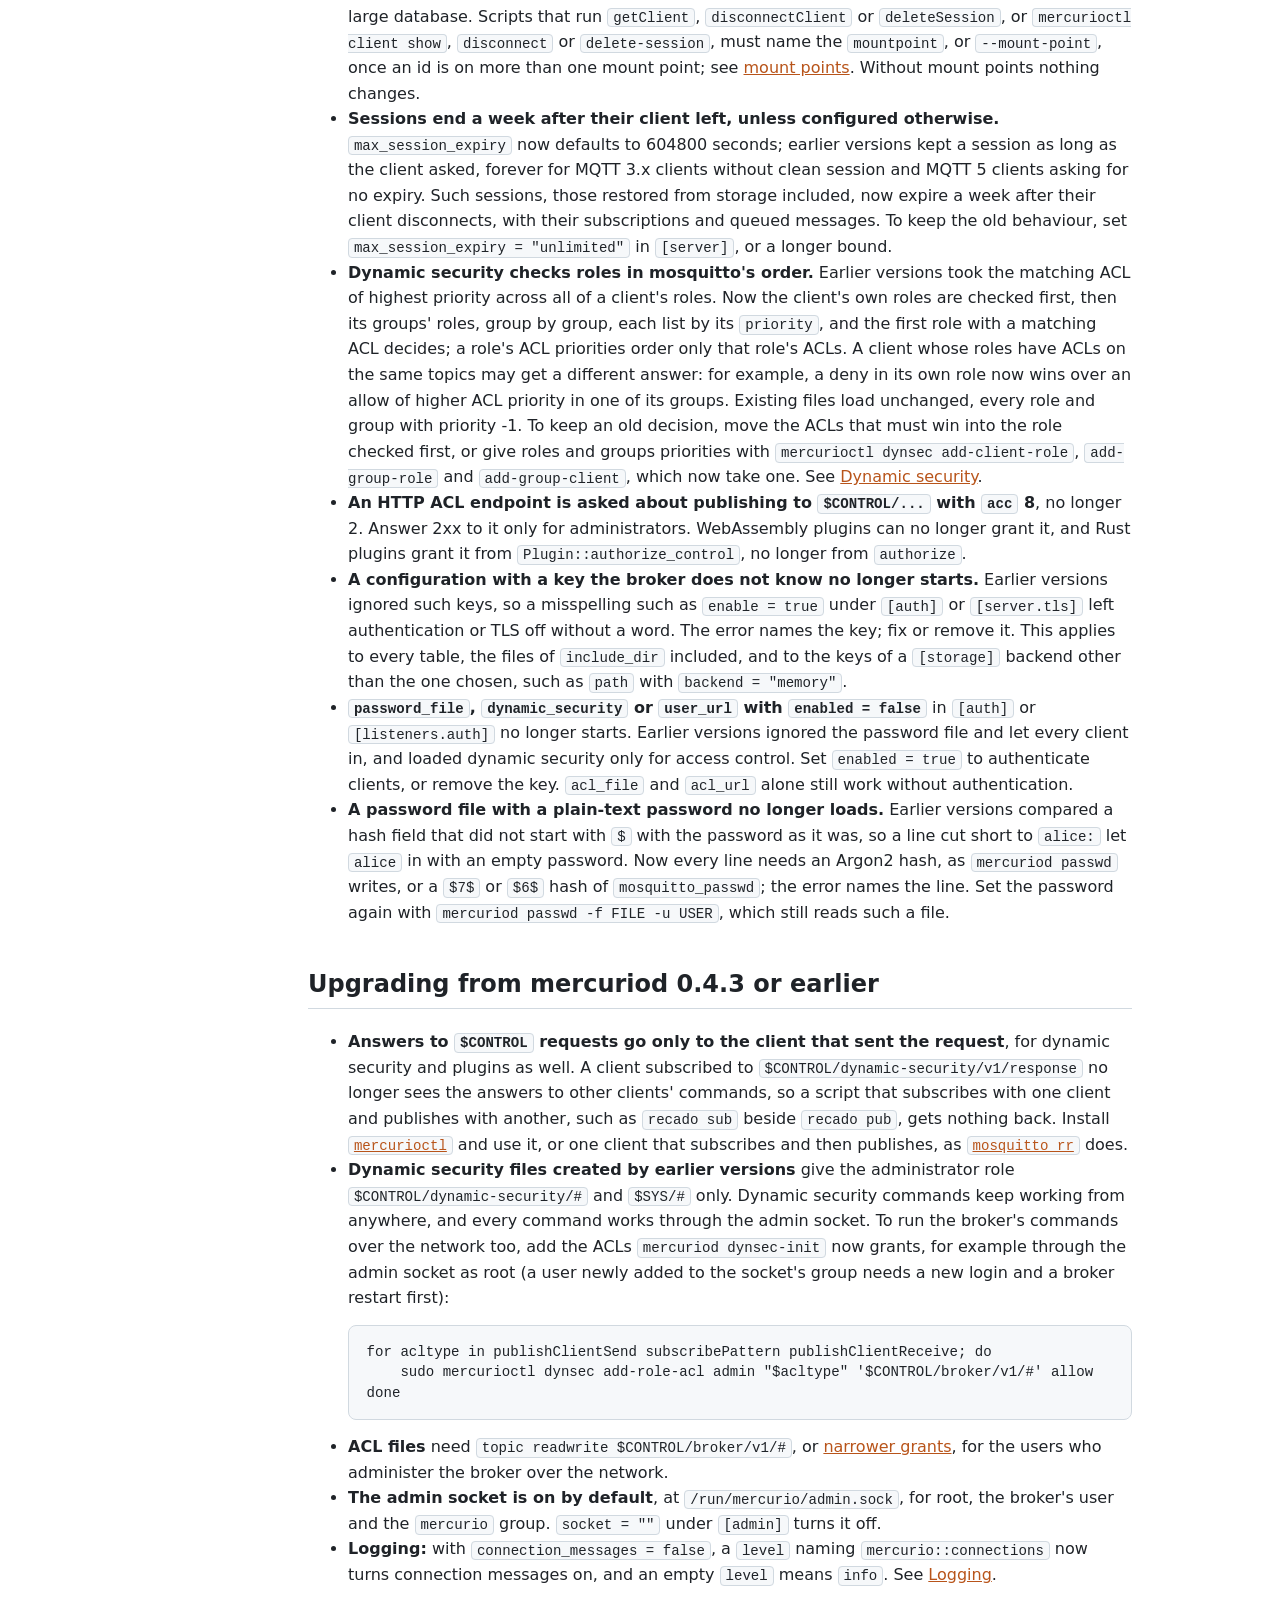
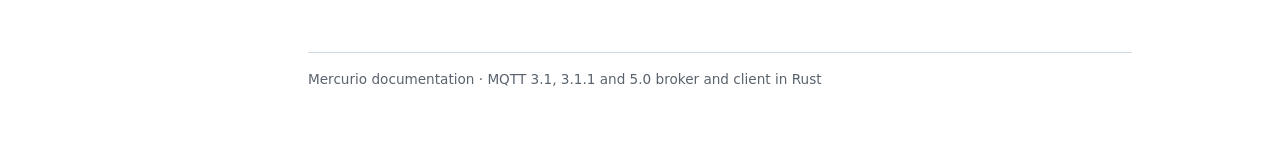
==== commit b72b9054: "feat(admin): filter listClients by mount point Mount points split one broker among tenants, and the " ====
--- a/docs/admin.html
+++ b/docs/admin.html
@@ -119,7 +119,7 @@
 <h3 id="clients">Clients and sessions</h3>
 <table>
 <tr><th>Command</th><th>Arguments</th><th>Returns</th></tr>
-<tr><td><code>listClients</code></td><td><code>connected?</code>, <code>clientidPrefix?</code>, <code>username?</code>, <code>address?</code> (an IP address or CIDR range), <code>offset?</code>, <code>count?</code></td><td><code>clients</code>, by client id, then mount point: <code>clientid</code>, <code>mountpoint</code> (null for a listener without one), <code>username</code>, <code>connected</code>, <code>address</code>, <code>listener</code>, <code>protocolVersion</code>, <code>connectedSince</code> or <code>disconnectedSince</code>, and the counts <code>subscriptions</code>, <code>queued</code>, <code>inflight</code>, and <code>dropped</code>: messages for the client the broker lost since it last connected, those lost while it is away included (see <a href="operations.html#sys">$SYS statistics</a> for the causes)</td></tr>
+<tr><td><code>listClients</code></td><td><code>connected?</code>, <code>clientidPrefix?</code>, <code>username?</code>, <code>address?</code> (an IP address or CIDR range), <code>mountpoint?</code> (the mount point of the client's listener, <code>""</code> for none), <code>offset?</code>, <code>count?</code></td><td><code>clients</code>, by client id, then mount point: <code>clientid</code>, <code>mountpoint</code> (null for a listener without one), <code>username</code>, <code>connected</code>, <code>address</code>, <code>listener</code>, <code>protocolVersion</code>, <code>connectedSince</code> or <code>disconnectedSince</code>, and the counts <code>subscriptions</code>, <code>queued</code>, <code>inflight</code>, and <code>dropped</code>: messages for the client the broker lost since it last connected, those lost while it is away included (see <a href="operations.html#sys">$SYS statistics</a> for the causes)</td></tr>
 <tr><td><code>getClient</code></td><td><code>clientid</code>, <code>mountpoint?</code></td><td>The same fields, with <code>subscriptions</code> listing each <code>filter</code> with its <code>qos</code>, <code>noLocal</code>, <code>retainAsPublished</code> and <code>subscriptionIdentifier</code>; and <code>keepAlive</code>, <code>cleanStart</code>, <code>sessionExpiry</code> (null for never), <code>sessionExpiresIn</code> while disconnected, <code>willPending</code>, <code>messagesIn</code>, <code>messagesOut</code>, <code>bytesIn</code>, <code>bytesOut</code>, <code>dropped</code>. <code>notFound</code> without such a session.</td></tr>
 <tr><td><code>disconnectClient</code></td><td><code>clientid</code>, <code>mountpoint?</code>, <code>sendWill?</code> (true), <code>reasonCode?</code> (152, 0x98 Administrative Action)</td><td>Nothing. Closes the connection; MQTT 5 clients get a DISCONNECT with the reason code, which must be an error code the MQTT 5 specification lets a server send in a DISCONNECT, such as 0x8B or 0x98; <code>invalidArgument</code> for any other. The session stays. <code>notFound</code> if the client isn't connected.</td></tr>
 <tr><td><code>deleteSession</code></td><td><code>clientid</code>, <code>mountpoint?</code>, <code>disconnect?</code> (false)</td><td>Nothing. Removes the session with its subscriptions, queued messages and pending will. <code>conflict</code> while the client is connected, which includes the client deleting its own session, unless <code>disconnect</code> is true, which first closes it with 0x98 and without its will; <code>unavailable</code> if closing takes more than 5 seconds.</td></tr>
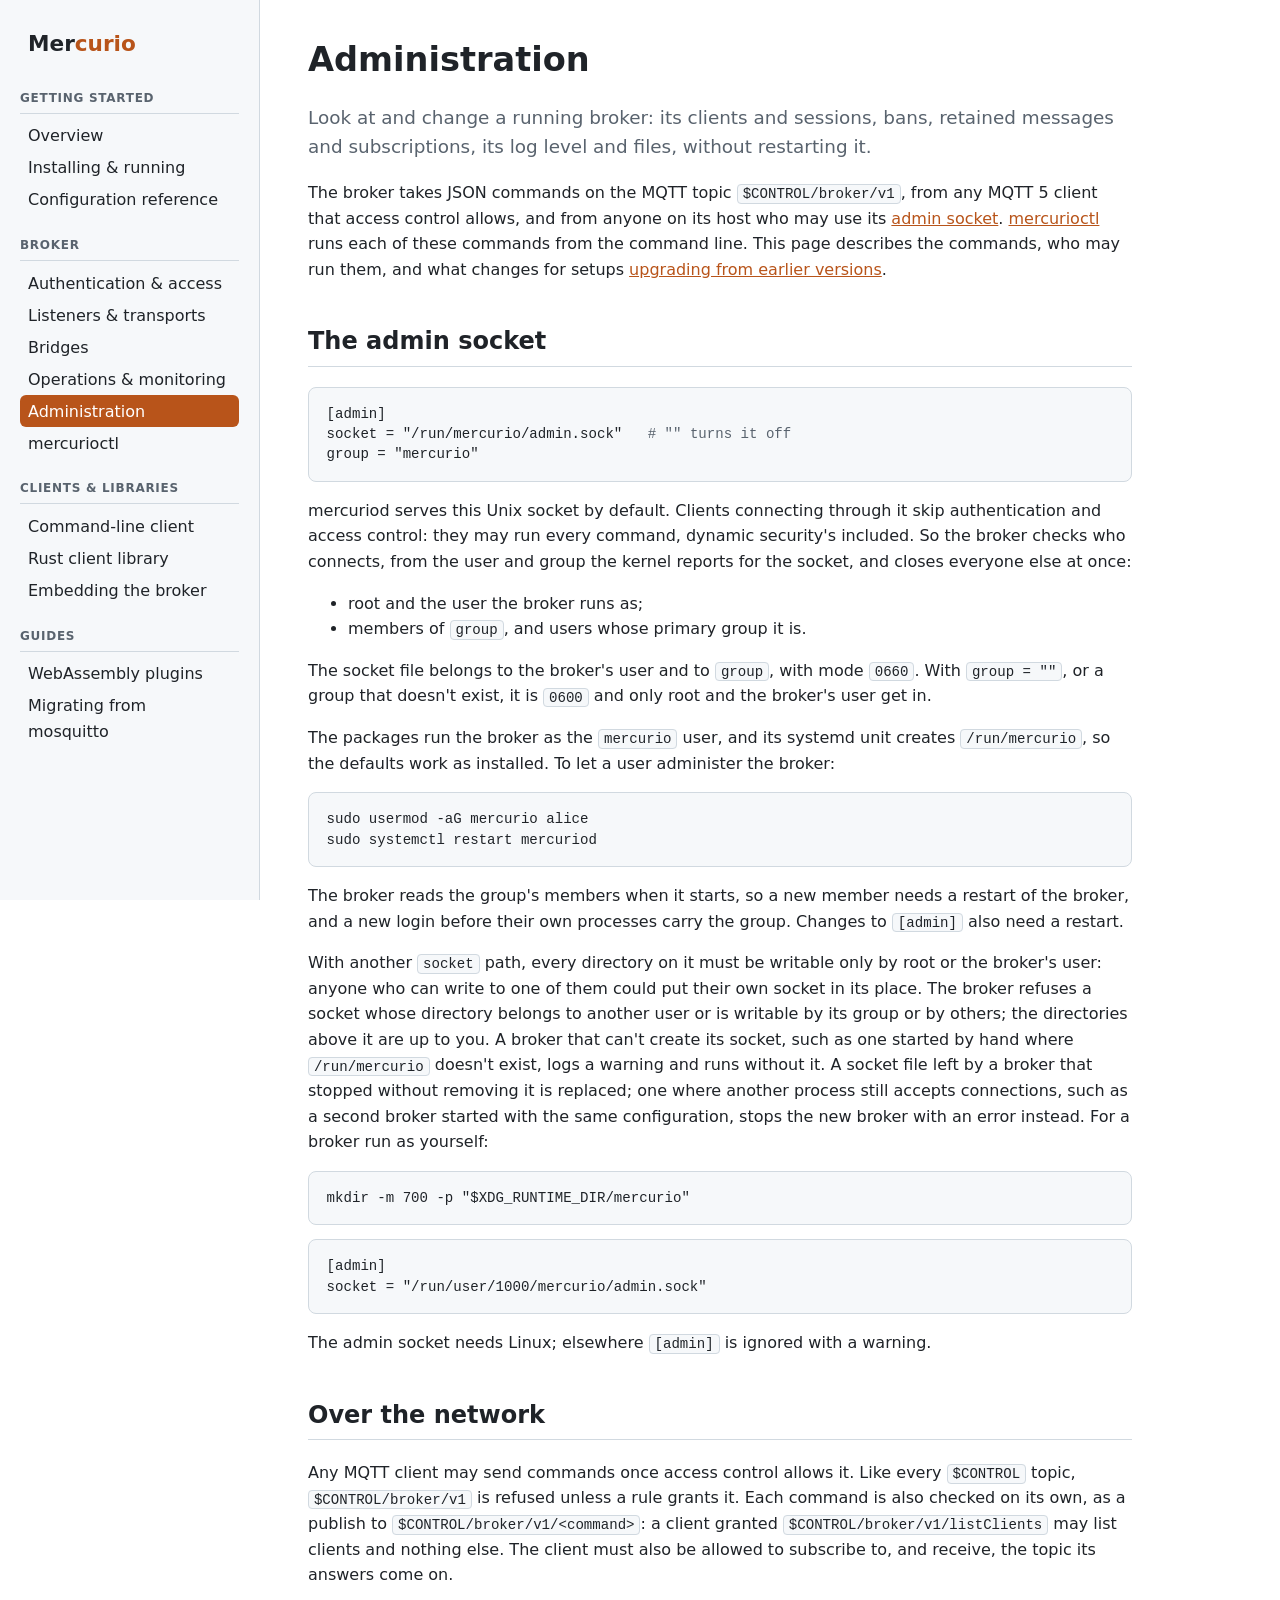
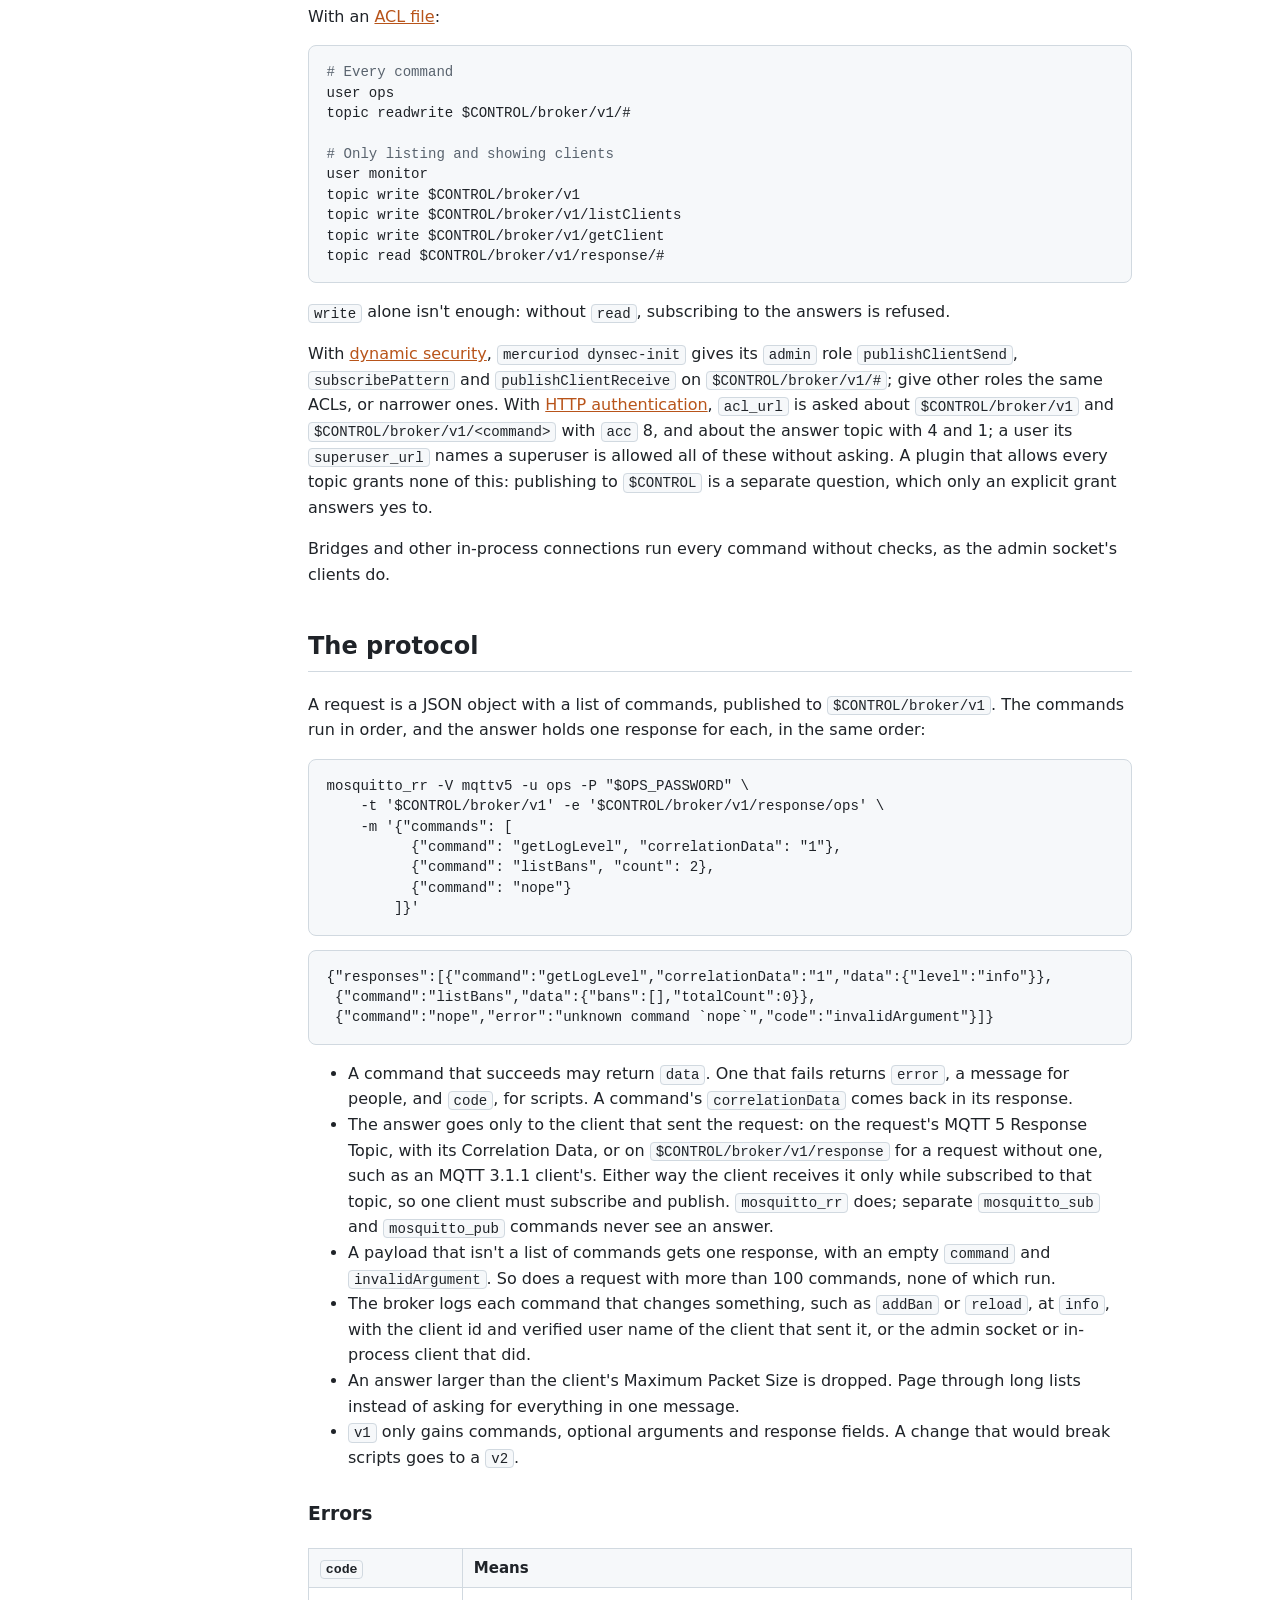
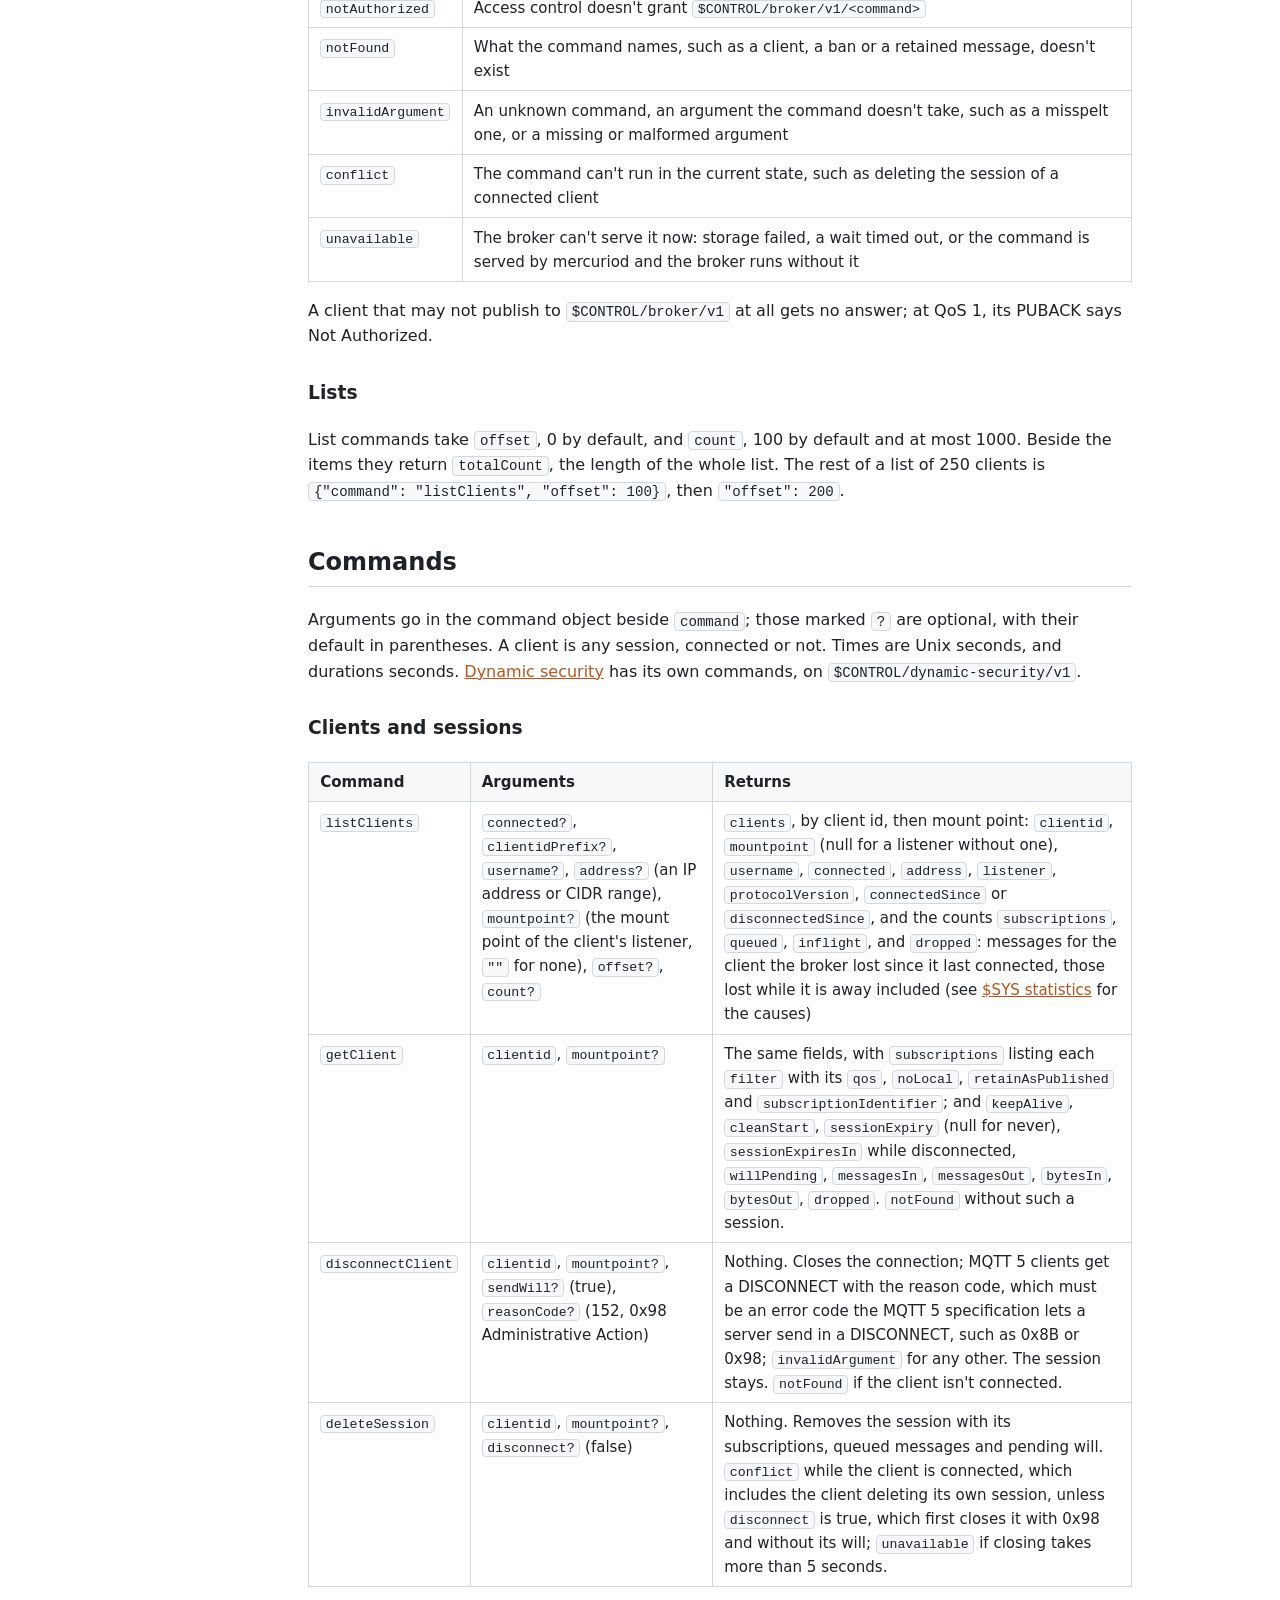
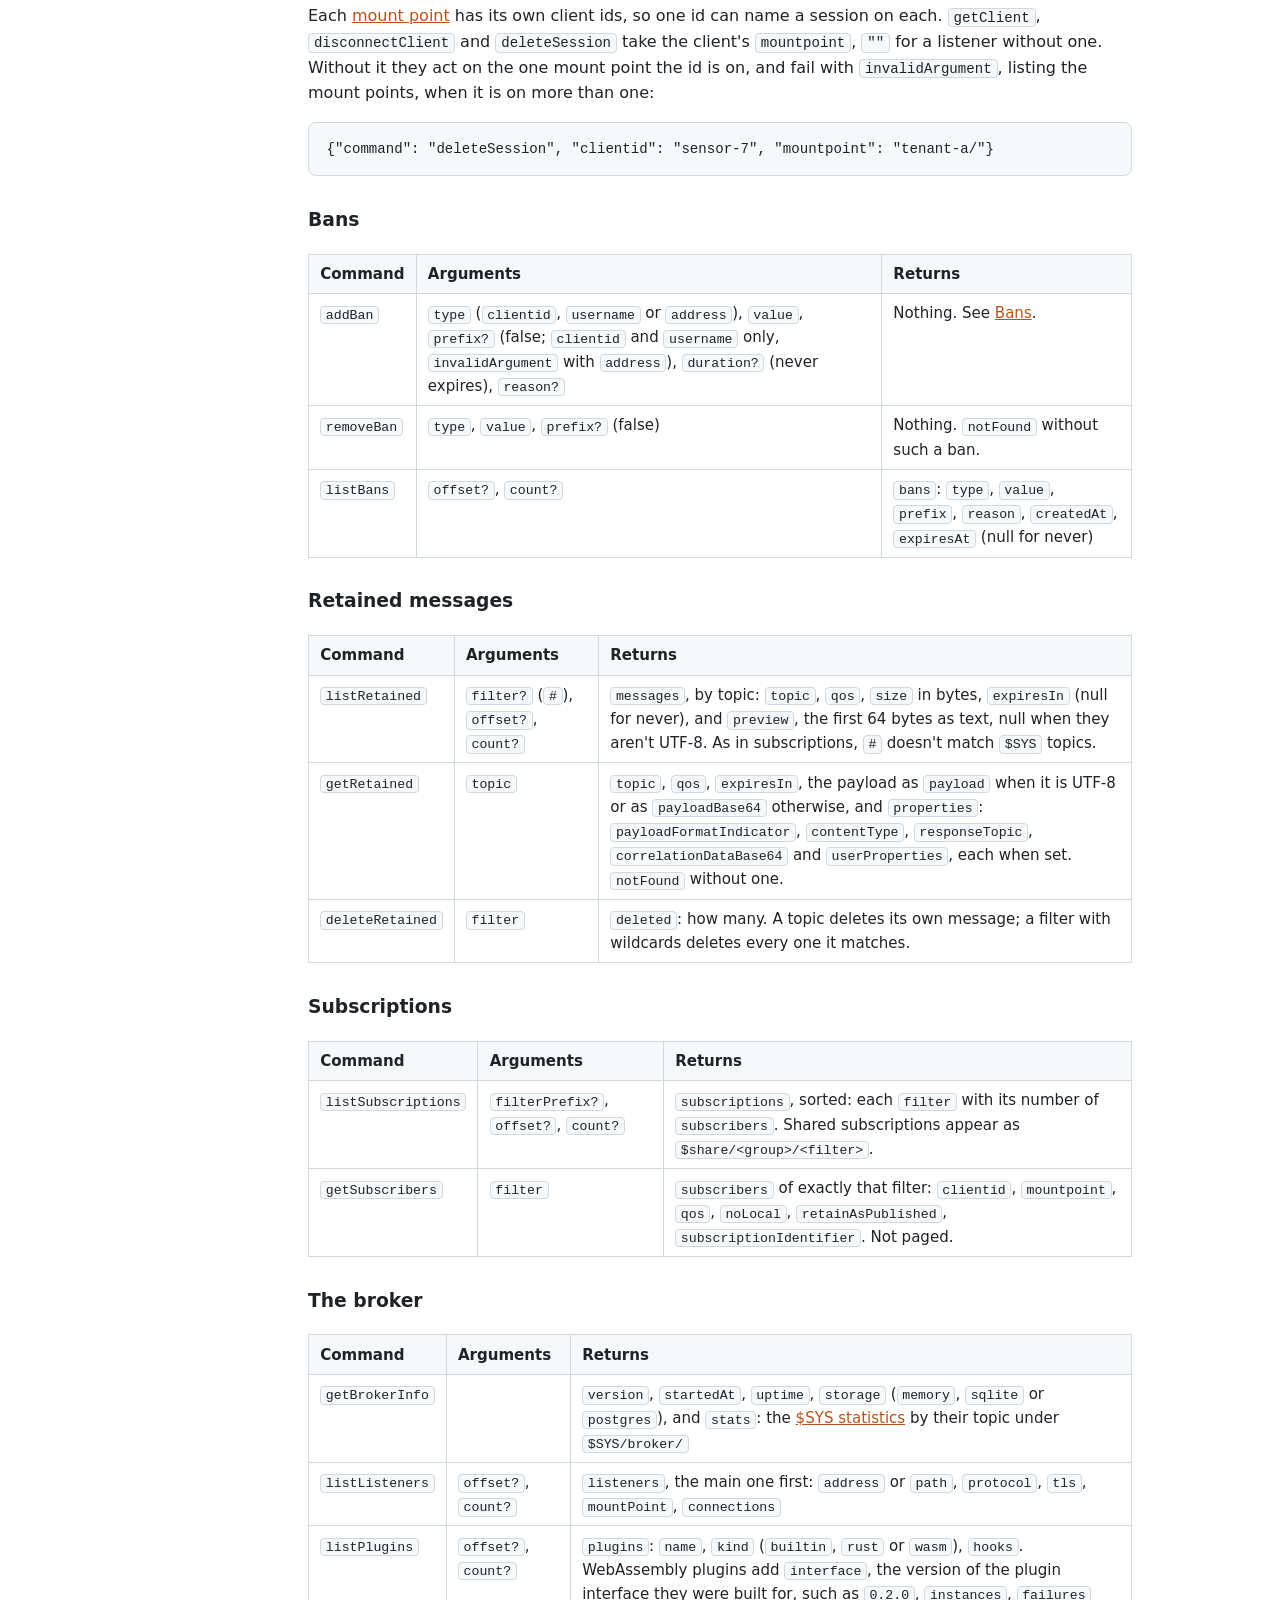
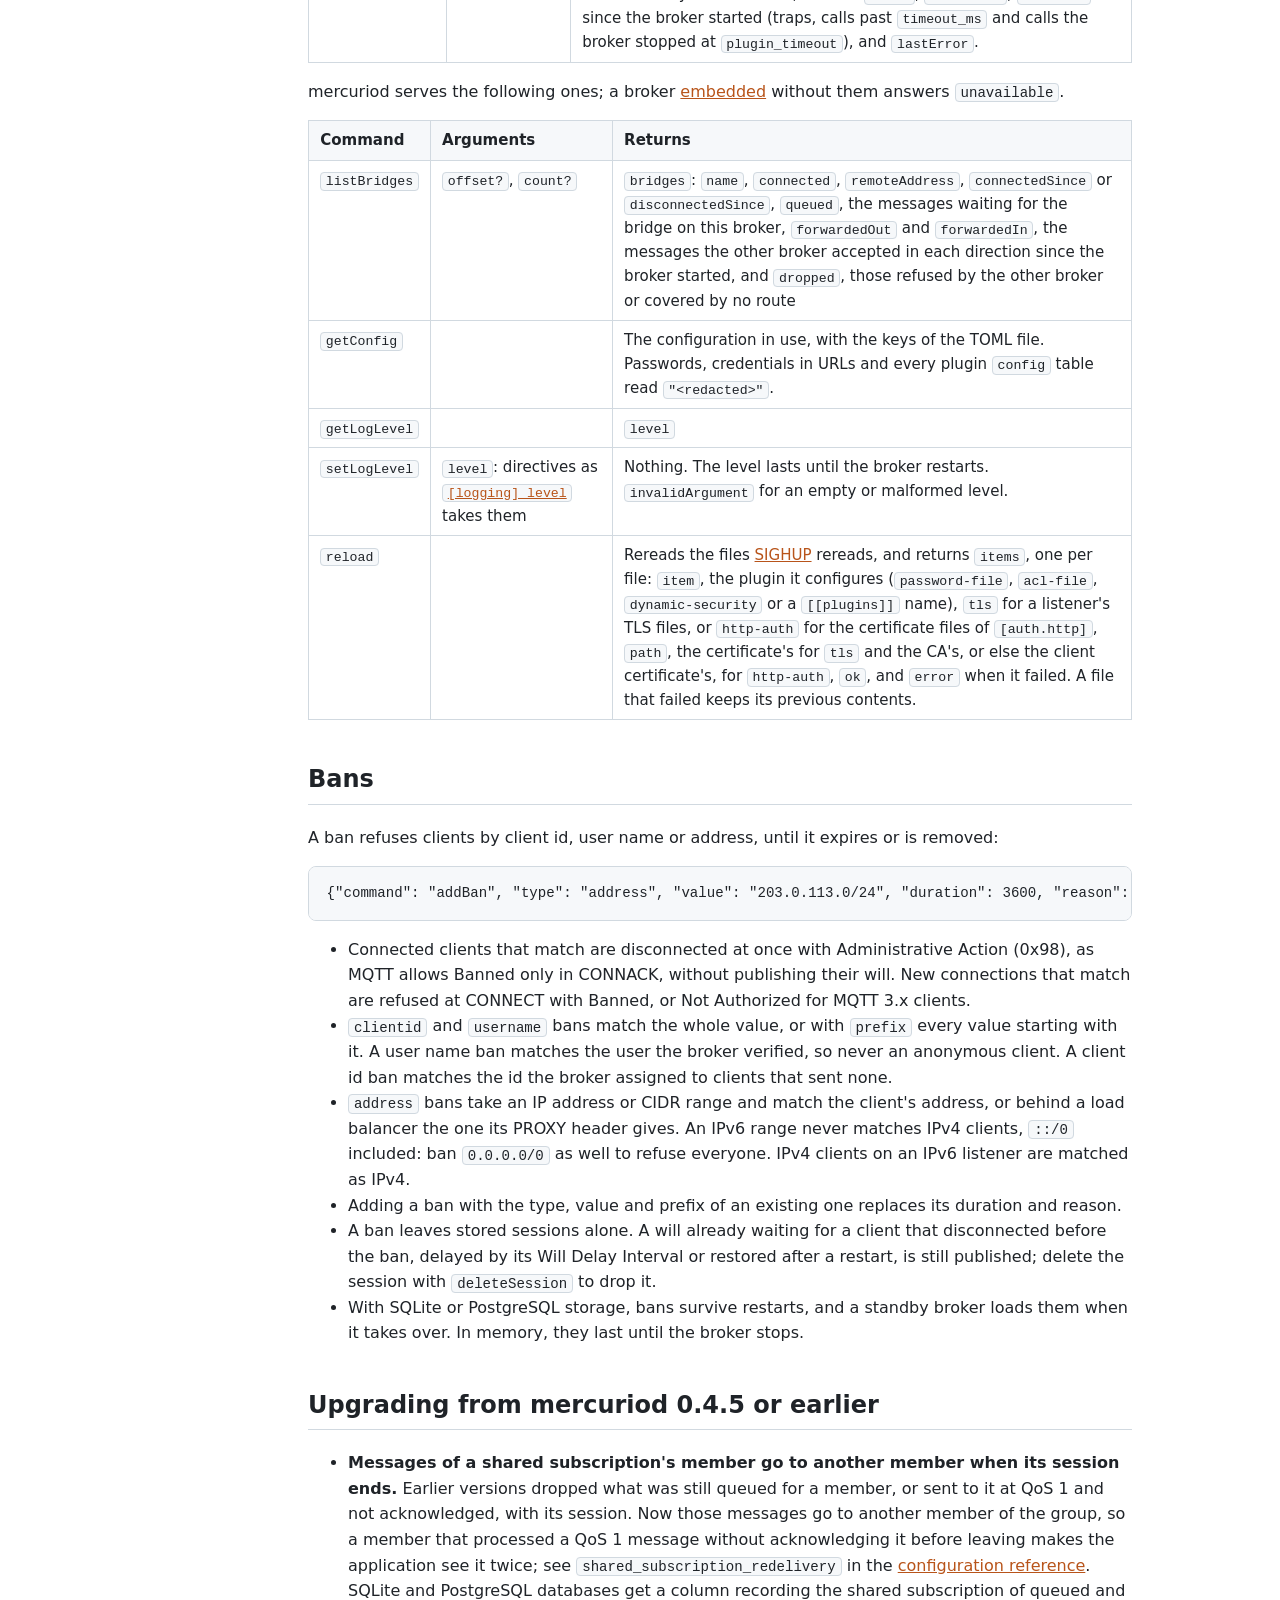
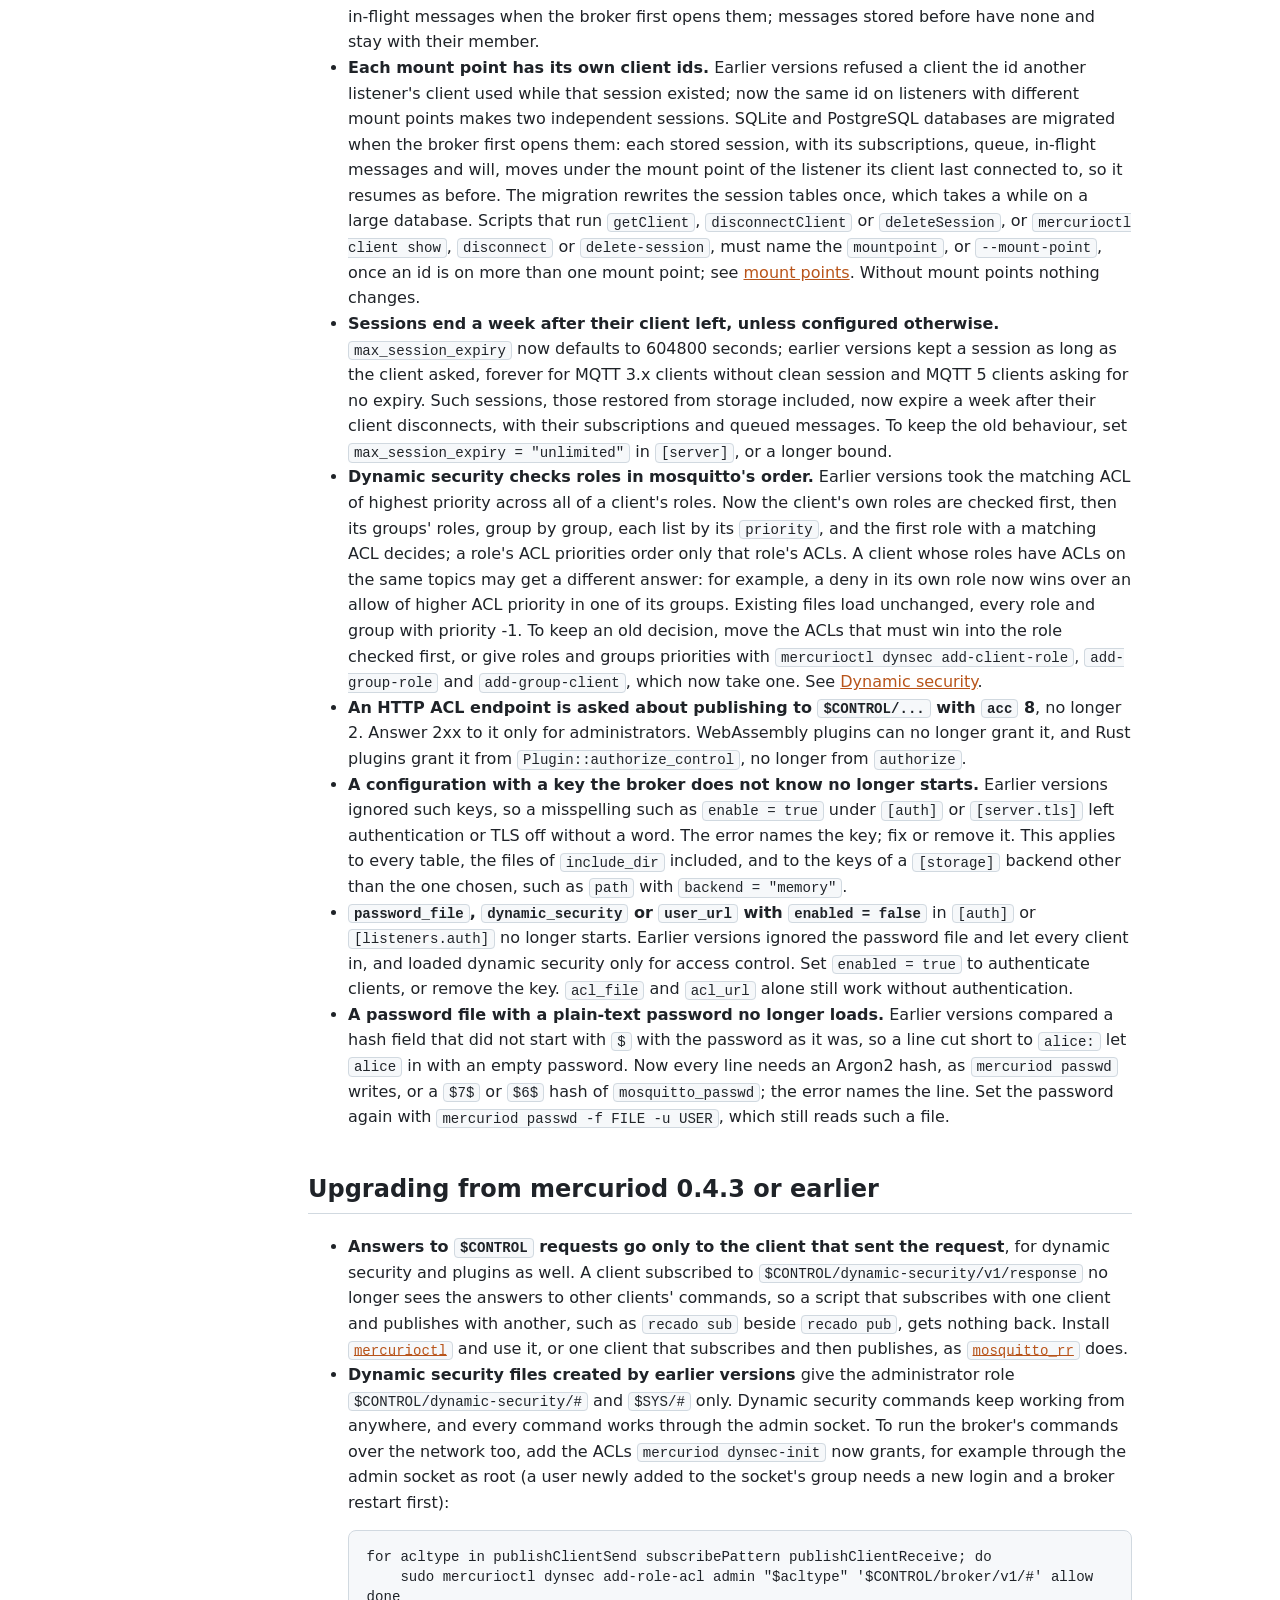
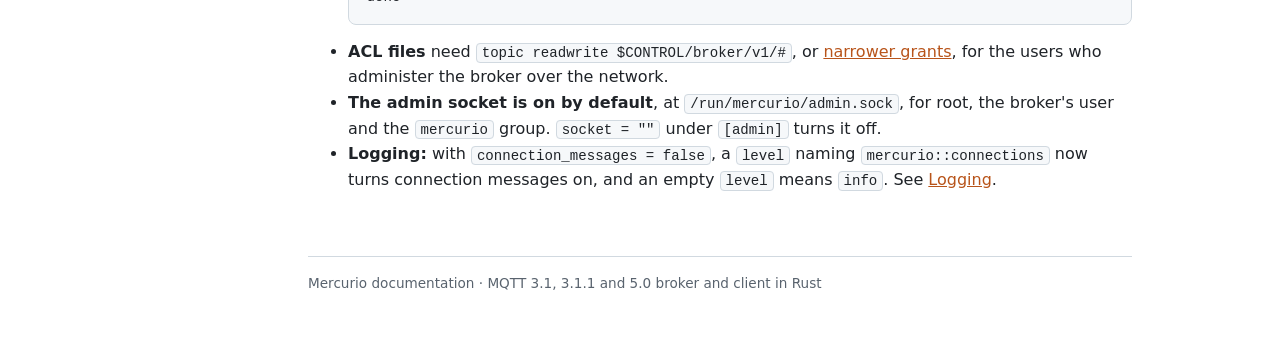
==== commit d8a0fed3: "feat(server)!: hand a departed share member's messages to its group A message given to a member of a" ====
--- a/docs/admin.html
+++ b/docs/admin.html
@@ -181,6 +181,7 @@
 
 <h2 id="upgrading-0.4.5">Upgrading from mercuriod 0.4.5 or earlier</h2>
 <ul>
+<li><strong>Messages of a shared subscription's member go to another member when its session ends.</strong> Earlier versions dropped what was still queued for a member, or sent to it at QoS 1 and not acknowledged, with its session. Now those messages go to another member of the group, so a member that processed a QoS 1 message without acknowledging it before leaving makes the application see it twice; see <code>shared_subscription_redelivery</code> in the <a href="configuration.html">configuration reference</a>. SQLite and PostgreSQL databases get a column recording the shared subscription of queued and in-flight messages when the broker first opens them; messages stored before have none and stay with their member.</li>
 <li><strong>Each mount point has its own client ids.</strong> Earlier versions refused a client the id another listener's client used while that session existed; now the same id on listeners with different mount points makes two independent sessions. SQLite and PostgreSQL databases are migrated when the broker first opens them: each stored session, with its subscriptions, queue, in-flight messages and will, moves under the mount point of the listener its client last connected to, so it resumes as before. The migration rewrites the session tables once, which takes a while on a large database. Scripts that run <code>getClient</code>, <code>disconnectClient</code> or <code>deleteSession</code>, or <code>mercurioctl client show</code>, <code>disconnect</code> or <code>delete-session</code>, must name the <code>mountpoint</code>, or <code>--mount-point</code>, once an id is on more than one mount point; see <a href="#mount-points">mount points</a>. Without mount points nothing changes.</li>
 <li><strong>Sessions end a week after their client left, unless configured otherwise.</strong> <code>max_session_expiry</code> now defaults to 604800 seconds; earlier versions kept a session as long as the client asked, forever for MQTT 3.x clients without clean session and MQTT 5 clients asking for no expiry. Such sessions, those restored from storage included, now expire a week after their client disconnects, with their subscriptions and queued messages. To keep the old behaviour, set <code>max_session_expiry = "unlimited"</code> in <code>[server]</code>, or a longer bound.</li>
 <li><strong>Dynamic security checks roles in mosquitto's order.</strong> Earlier versions took the matching ACL of highest priority across all of a client's roles. Now the client's own roles are checked first, then its groups' roles, group by group, each list by its <code>priority</code>, and the first role with a matching ACL decides; a role's ACL priorities order only that role's ACLs. A client whose roles have ACLs on the same topics may get a different answer: for example, a deny in its own role now wins over an allow of higher ACL priority in one of its groups. Existing files load unchanged, every role and group with priority -1. To keep an old decision, move the ACLs that must win into the role checked first, or give roles and groups priorities with <code>mercurioctl dynsec add-client-role</code>, <code>add-group-role</code> and <code>add-group-client</code>, which now take one. See <a href="security.html#dynamic-security">Dynamic security</a>.</li>
